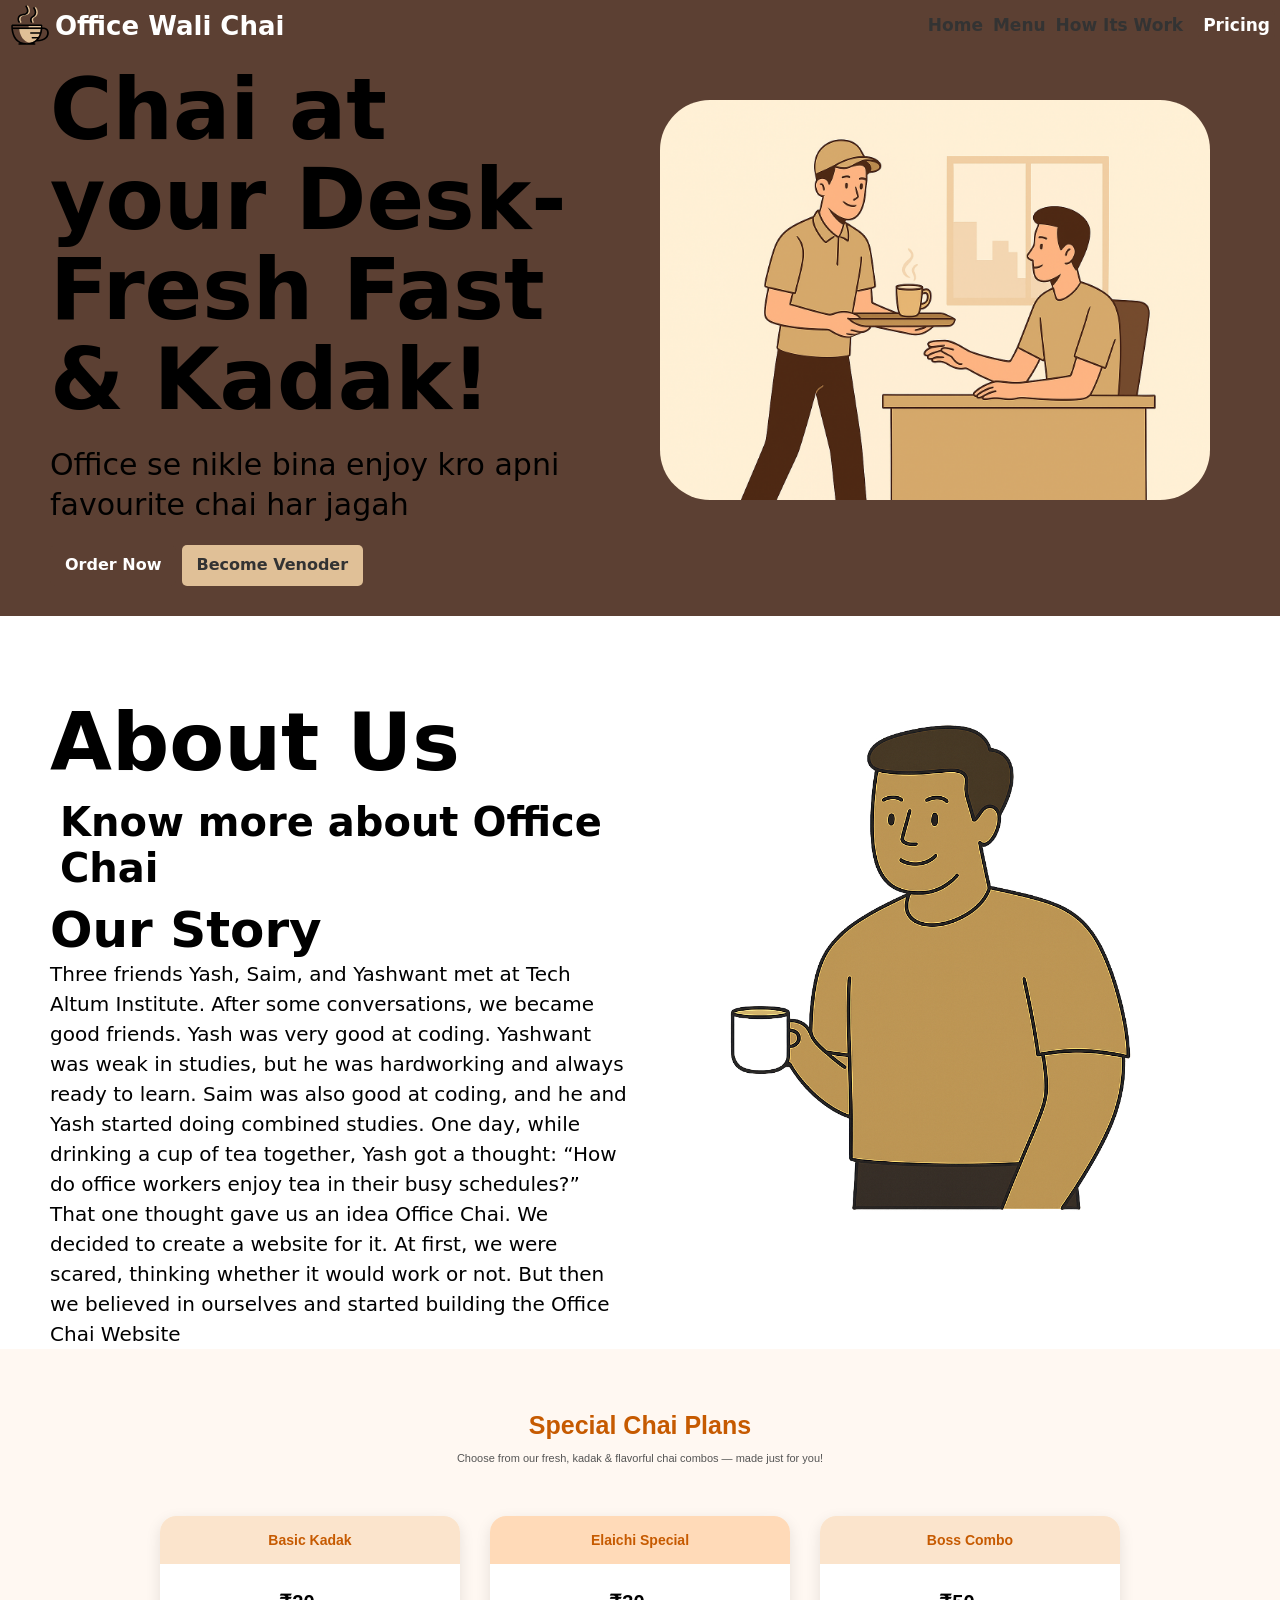
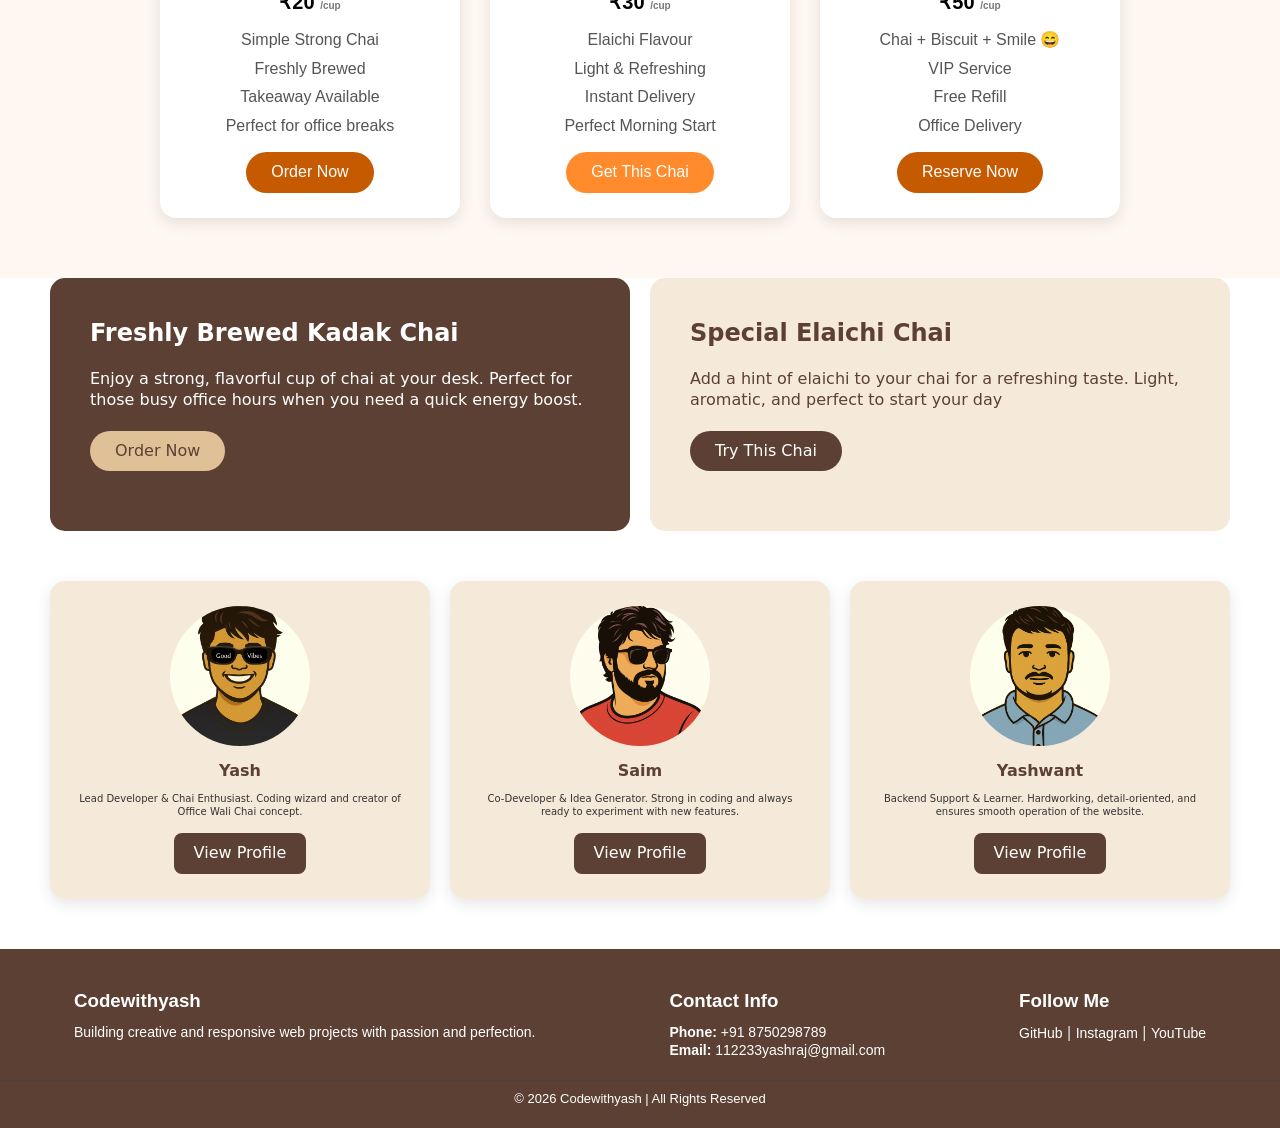
==== index.html @ b292b32b "Add files via upload" ====
<!DOCTYPE html>
<html lang="en">
<head>
    <meta charset="UTF-8">
    <meta name="viewport" content="width=device-width, initial-scale=1.0">
    <title>Codewithyash</title>

     <link rel="stylesheet" href="style.css">

</head>
<body>
    <header class="hd">
                  <div class="row">
                    <div class="col-3">
                      <div class="logo">
                        <img src="image/coffe-svgrepo-com.svg" alt="coffe">
                        <h1>Office Wali Chai</h1>
                      </div>
                    </div>
                    <div class="col-9">
                      <nav>
                        <ul class="flex align-right">
                          <li><a href="#">Home</a></li>
                          <li><a href="menu.html">Menu</a></li>
                          <li><a href="#">How Its Work</a></li>
                          <li><a href="pricing.html" class="nav-btn">Pricing</a></li>
                        </ul>
                      </nav>
                    </div>
                  </div>
      </header>

    <div class="wrap1">
        <div class="container">
                        
            <div class="hero-container">
                <div class="row">
                    <div class="col-6">
                      <div class="pg1-t">
                          <h2>Chai at your Desk-Fresh Fast & Kadak!</h2>
                        <p>Office se nikle bina enjoy kro apni favourite chai har jagah</p>
                        <a href="" class="p1-b1">Order Now</a>
                        <a href="" class="p1-b2">Become Venoder</a>
                      </div>
                    </div>
                    <div class="col-6">
                        <div class="pg1-img">
                            <img src="image/pg1.png" alt="take-it">
                        </div>
                    </div>
                </div>
            </div>
        </div>
    </div>

    <div class="wrap2">
        <div class="container">
            <div class="row">
                <div class="col-6">
                  <div class="pg2-t">
                    <h2>About Us</h2>
                    <p class="know">Know more about Office Chai </p>
                    <h3>Our Story </h3>
                    <p class="story">Three friends Yash, Saim, and Yashwant  met at Tech Altum Institute. After some conversations, we became good friends. Yash was very good at coding.
                    Yashwant was weak in studies, but he was hardworking and always ready to learn.
                    Saim was also good at coding, and he and Yash started doing combined studies.
                    One day, while drinking a cup of tea together, Yash got a thought:
                    “How do office workers enjoy tea in their busy schedules?”
                    That one thought gave us an idea Office Chai.
                    We decided to create a website for it. At first, we were scared, thinking whether it would work or not. But then we believed in ourselves and started building the Office Chai Website </p>
                  </div>

                </div>
                <div class="col-6">
                    <img class="img2" src="image/pg2-img.png" alt="Chai">
                </div>
            </div>
        </div>
    </div>

    <div class="wrap-3">
  <div class="chai-pricing-section">
  <div class="pricing-header">
    <h1>Special Chai Plans</h1>
    <p>Choose from our fresh, kadak & flavorful chai combos — made just for you!</p>
  </div>

  <div class="pricing-row">

    <!-- Basic Plan -->
    <div class="pricing-card">
      <div class="card-header">
        <h3>Basic Kadak</h3>
      </div>
      <div class="card-body">
        <h2>₹20 <span>/cup</span></h2>
        <ul>
          <li>Simple Strong Chai</li>
          <li>Freshly Brewed</li>
          <li>Takeaway Available</li>
          <li>Perfect for office breaks</li>
        </ul>
        <a href="#" class="btn">Order Now</a>
      </div>
    </div>

    <!-- Pro Plan -->
    <div class="pricing-card active">
      <div class="card-header highlight">
        <h3>Elaichi Special</h3>
      </div>
      <div class="card-body">
        <h2>₹30 <span>/cup</span></h2>
        <ul>
          <li>Elaichi Flavour</li>
          <li>Light & Refreshing</li>
          <li>Instant Delivery</li>
          <li>Perfect Morning Start</li>
        </ul>
        <a href="#" class="btn highlight-btn">Get This Chai</a>
      </div>
    </div>

    <!-- Premium Plan -->
    <div class="pricing-card">
      <div class="card-header">
        <h3>Boss Combo</h3>
      </div>
      <div class="card-body">
        <h2>₹50 <span>/cup</span></h2>
        <ul>
          <li>Chai + Biscuit + Smile 😄</li>
          <li>VIP Service</li>
          <li>Free Refill</li>
          <li>Office Delivery</li>
        </ul>
        <a href="#" class="btn">Reserve Now</a>
      </div>
    </div>

  </div>
</div>
    </div>
    
   <div class="wrap-4">
   <div class="container">
     <div class="row">
      <div class="col-6">
        <div class="custom-card dark-card">
          <h2>Freshly Brewed Kadak Chai</h2>
          <p>Enjoy a strong, flavorful cup of chai at your desk. Perfect for those busy office hours when you need a quick energy boost.</p>
          <a href="#" class="btn dark-btn">Order Now</a>
        </div>
      </div>
    
      <div class="col-6">
        <div class="custom-card light-card">
          <h2>Special Elaichi Chai</h2>
          <p>Add a hint of elaichi to your chai for a refreshing taste. Light, aromatic, and perfect to start your day</p>
          <a href="#" class="btn light-btn">Try This Chai</a>
        </div>
      </div>
    </div>
   </div>
   </div>

   <div class="wrap-5">
    <div class="container">
      <div class="row team-section">
  <!-- Member 1: Yash -->
  <div class="col-4">
    <div class="team-card">
      <img src="image/yash-img.png" alt="Yash" class="team-img">
      <h2>Yash</h2>
      <p>Lead Developer & Chai Enthusiast. Coding wizard and creator of Office Wali Chai concept.</p>
      <a href="https://www.instagram.com/023.ysxh?igsh=MTI1YnBmYW51Z2dhYg==" class="btn team-btn">View Profile</a>
    </div>
  </div>

  <!-- Member 2: Saim -->
  <div class="col-4">
    <div class="team-card">
      <img src="image/sam-img.png" alt="Saim" class="team-img">
      <h2>Saim</h2>
      <p>Co-Developer & Idea Generator. Strong in coding and always ready to experiment with new features.</p>
      <a href="https://www.instagram.com/lord_voldemort_hell?igsh=MWNmZTlxZXYxejI0Zg==" class="btn team-btn">View Profile</a>
    </div>
  </div>

  <!-- Member 3: Yashwant -->
  <div class="col-4">
    <div class="team-card">
      <img src="image/yashwant-img.png" alt="Yashwant" class="team-img">
      <h2>Yashwant</h2>
      <p>Backend Support & Learner. Hardworking, detail-oriented, and ensures smooth operation of the website.</p>
      <a href="https://www.instagram.com/yashthakur8010?igsh=MXNlcTBxcmViY2RsMw==" class="btn team-btn">View Profile</a>
    </div>
  </div>
</div>
    </div>
   </div>
  
    <footer class="site-footer">
        <div class="container footer-container">
            
            <div class="footer-about">
                <h3>Codewithyash</h3>
                <p>Building creative and responsive web projects with passion and perfection.</p>
            </div>

            <div class="footer-contact">
                <h3>Contact Info</h3>
                <p><strong>Phone:</strong> <a href="tel:8750298789">+91 8750298789</a></p>
                <p><strong>Email:</strong> <a href="mailto:112233yashraj@gmail.com">112233yashraj@gmail.com</a></p>
            </div>

            <div class="footer-social">
                <h3>Follow Me</h3>
                <a href="https://github.com/" target="_blank">GitHub</a> |
                <a href="https://www.instagram.com/" target="_blank">Instagram</a> |
                <a href="https://www.youtube.com/" target="_blank">YouTube</a>
            </div>
        </div>

        <div class="footer-bottom">
            <p>© <span id="year"></span> Codewithyash | All Rights Reserved</p>
        </div>
    </footer>

    <script>
        document.getElementById("year").textContent = new Date().getFullYear();
    </script>
  
 
</body>
</html>
---- style.css ----
*,::before,::after {margin: 0;box-sizing: border-box;}


   ul {list-style: none; padding: 0;}
   button {cursor: pointer;}
   label {display: inline-block;}
   img { vertical-align: bottom;}
   a{text-decoration: none; display: inline-block;}

   html {font-size:10px;
    --ff:"poppins", system-ui, sans-serif ;}
    :root{
        --primary-brown:#5c4033;
        --light-brown:#f5e9da;
    --accent-yellow: #e0c097;
     --text-dark: #333333;
    --text-light:#ffffff;}
    body {font: 16px/1.3  "poppins", system-ui, sans-serif;  background-color: var(--text-light);}

   .container {max-width: 1200px; margin: auto; padding: 0 1rem;}

   .hd {background: var(--primary-brown); position: sticky; top: 0;}


   .row{ display: grid; grid-template-columns: repeat(12,1fr); gap:2rem;}
   .col-1 {grid-column: span 1;}
   .col-2 {grid-column: span 2;}
   .col-3 {grid-column: span 3;}
   .col-4 {grid-column: span 4;}
   .col-5 { grid-column: span 5;}
   .col-6 {grid-column: span 6;}
   .col-7 {grid-column: span 7;}
   .col-8 {grid-column: span 8;} 
   .col-9 {grid-column: span 9;}
   .col-10 {grid-column: span 10;}
   .col-11 {grid-column: span 11;}
   .col-12 {grid-column: span 12;}

   .flex{display: flex;}
   .justify-space-between{justify-content: space-between;}
   .C{ justify-content: center;}
   .align-right{justify-content: right;}
  
   .text-center{ text-align: center;}
      .asif{color: #f5e9da;}

   .wrap1{
    background-color: var(--primary-brown);
    margin-top: 0 !important;
    padding: 0 !important;
    margin: 0;
   }
  header{
    padding: 10px 5px 10px 5px;
     position: sticky;
     top: 0px;
     background-color: var(--text-light);
  }
   
  .logo { display: flex;}
  .logo img{ width: 50px; height: 55px; margin-top:-10px;}

   h1{
    color: #fff; font-size: 26px;
   }
   h1 img { margin-right: -15px;}

   nav ul li a {
     font: 700 17px var(--ff);
    color: #333333;   padding: 5px 5px 5px 5px;
    background-color: transparent; border-radius: 5px;
   }
   .nav-btn{
    background-color:var(--primary-brown);
    color: #ffffff;
    margin-left: 10px;
   }
  
  .hero-container{  margin-bottom: 80px; padding-bottom: 30px;}
    
   .pg1-t h2{
    font:700 85px/90px var(--ff);
   }
   .pg1-t p {
    font: 500 30px/40px var(--ff);
    margin: 20px 0px 20px 0px;
   }
   .pg1-t .p1-b1{ 
    background-color: var(--primary-brown); color: #ffffff;
    padding: 10px 15px 10px 15px; border-radius: 5px; font-weight: 600;
}
  .pg1-t .p1-b2{
    background-color: var(--accent-yellow); color:var(--text-dark);
    padding: 10px 15px 10px 15px; border-radius: 5px; font-weight: 650;
}


  
   .pg1-img{
    margin-top: 50px;
   }
 .pg1-img img{
    border-radius: 50px;
    width: 550px; height: 400px;
    margin: -15px 10px 0px 10px;
 }
     .img2{ width: 600px;height: 600px;border-radius: 5px; 
    }

 .pg2-t h2{
  font: 600 80px var(--ff);
 }
.pg2-t .know{font: 600 40px var(--ff); margin: 10px;}
.pg2-t h3{ 
   font: 600 50px var(--ff);
}
.pg2-t .story{
  font: 400 20px/30px var(--ff);
}



 /* wrap-3 start  */

.chai-pricing-section {
  background: #fff8f2;
  padding: 60px 0;
  font-family: 'Poppins', sans-serif;
  text-align: center;
}

.pricing-header h1 {
  font-size: 2.5rem;
  color: #c65a00;
  margin-bottom: 10px;
}

.pricing-header p {
  color: #555;
  font-size: 1.1rem;
  margin-bottom: 50px;
}

.pricing-row {
  display: flex;
  justify-content: center;
  flex-wrap: wrap;
  gap: 30px;
}

.pricing-card {
  background: #fff;
  width: 300px;
  border-radius: 16px;
  box-shadow: 0px 5px 15px rgba(0,0,0,0.1);
  transition: 0.3s ease;
}

.pricing-card:hover {
  transform: translateY(-8px);
  box-shadow: 0px 6px 25px rgba(198,90,0,0.3);
}


.card-header {
  background: #fbe4cc;
  padding: 15px;
  border-radius: 16px 16px 0 0;
}

.card-header h3 {
  color: #c65a00;
  font-size: 1.4rem;
  margin: 0;
}


.card-body {
  padding: 25px 20px;
}

.card-body h2 {
  font-size: 2rem;
  color: #000;
  margin-bottom: 15px;
}

.card-body span {
  font-size: 1rem;
  color: #777;
}

.card-body ul {
  list-style: none;
  padding: 0;
  margin: 15px 0;
}

.card-body ul li {
  margin: 8px 0;
  color: #555;
}


.btn {
  display: inline-block;
  background: #c65a00;
  color: #fff;
  text-decoration: none;
  padding: 10px 25px;
  border-radius: 25px;
  font-weight: 500;
  transition: 0.3s ease;
}

.btn:hover {
  background: #ff8b2c;
}

.active .card-header {
  background: #ffdab8;
}

.highlight-btn {
  background: #ff8b2c;
}

.highlight-btn:hover {
  background: #ffb15e;
}

@media (max-width: 900px) {
  .pricing-row {
    flex-direction: column;
    align-items: center;
  }
}

/* wrap-3 end  */

 /* wrap-4 */

.wrap-4{
  margin-bottom: 20px;
}

 .custom-card {
  height: 100%;
  padding: 40px;
  border-radius: 15px;
  box-sizing: border-box;
  margin-bottom: 20px;
}

.custom-card p{
  margin: 20px 0;
}

.dark-card {
  background-color:#5c4033 ;
  color: #fff;
}

.light-card {
  background-color:#f5e9da;
  color: #5c4033;
  Border: #c65a00;
}

.dark-btn {
  background-color: #e0c097;
  color: #5c4033;
}

.dark-btn:hover {
 background-color: #ffb15e;
}

.light-btn {
  background-color: #5c4033;
  color: #ffffff;
}

.light-btn:hover {
   background-color: #c65a00;
}

/* Responsive: Column stacking on small screens */
@media (max-width: 768px) {
  .col-6 {
    grid-column: span 12;
  }
}

/* wrap-5 */
.team-section {
  display: grid;
  grid-template-columns: repeat(12, 1fr);
  gap: 20px;
  margin: 50px 0;
}

.col-4 {
  grid-column: span 4;
}

.team-card {
  background-color: #f5e9da; /* Light brown */
  padding: 25px;
  text-align: center;
  border-radius: 15px;
  box-shadow: 0 5px 15px rgba(0,0,0,0.1);
  display: flex;
  flex-direction: column;
  align-items: center;
  transition: transform 0.3s ease;
}

.team-card:hover {
  transform: translateY(-8px);
  box-shadow: 0 8px 20px rgba(92,64,51,0.3);
}

.team-img {
  width: 140px;
  height: 140px;
  object-fit: cover; /* ensure image fits */
  border-radius: 50%;
  margin-bottom: 15px;
}

.team-card h2 {
  font-size: 1.6rem;
  color: #5c4033;
  margin-bottom: 10px;
}

.team-card p {
  font-size: 1rem;
  color: #333;
  margin-bottom: 15px;
}

.team-btn {
  background-color: #5c4033;
  color: #fff;
  padding: 10px 20px;
  border-radius: 8px;
  text-decoration: none;
  font-weight: 500;
  transition: 0.3s ease;
}

.team-btn:hover {
  background-color: #c65a00;
}

/* Responsive: stack columns on smaller screens */
@media (max-width: 900px) {
  .col-4 {
    grid-column: span 12;
  }
}

/* wrap-5 end  */







/* footer */

.site-footer {
  background-color: var(--primary-brown) ;
  color: #ddd;
  padding: 40px 0 20px;
  font-family: 'Poppins', sans-serif;
}

.footer-container {
  display: flex;
  justify-content: space-between;
  flex-wrap: wrap;
  gap: 20px;
  width: 90%;
  margin: auto;
}

.footer-container h3 {
  color: #fff;
  margin-bottom: 10px;
}

.footer-about p,
.footer-contact p,
.footer-social a {
  font-size: 14px;
  color: #fff;
}

.footer-contact a,
.footer-social a {
   color: #fff;
  text-decoration: none;
}

.footer-contact a:hover,
.footer-social a:hover {
  color: #ff9800;
  text-decoration: underline;
}

.footer-bottom {
  text-align: center;
  margin-top: 20px;
  padding-top: 10px;
  border-top: 1px solid #444;
  font-size: 13px;
   color: #fff;
}

/* Responsive */


@media (max-width: 768px) {
  .footer-container {
    flex-direction: column;
    text-align: center;
  }
}
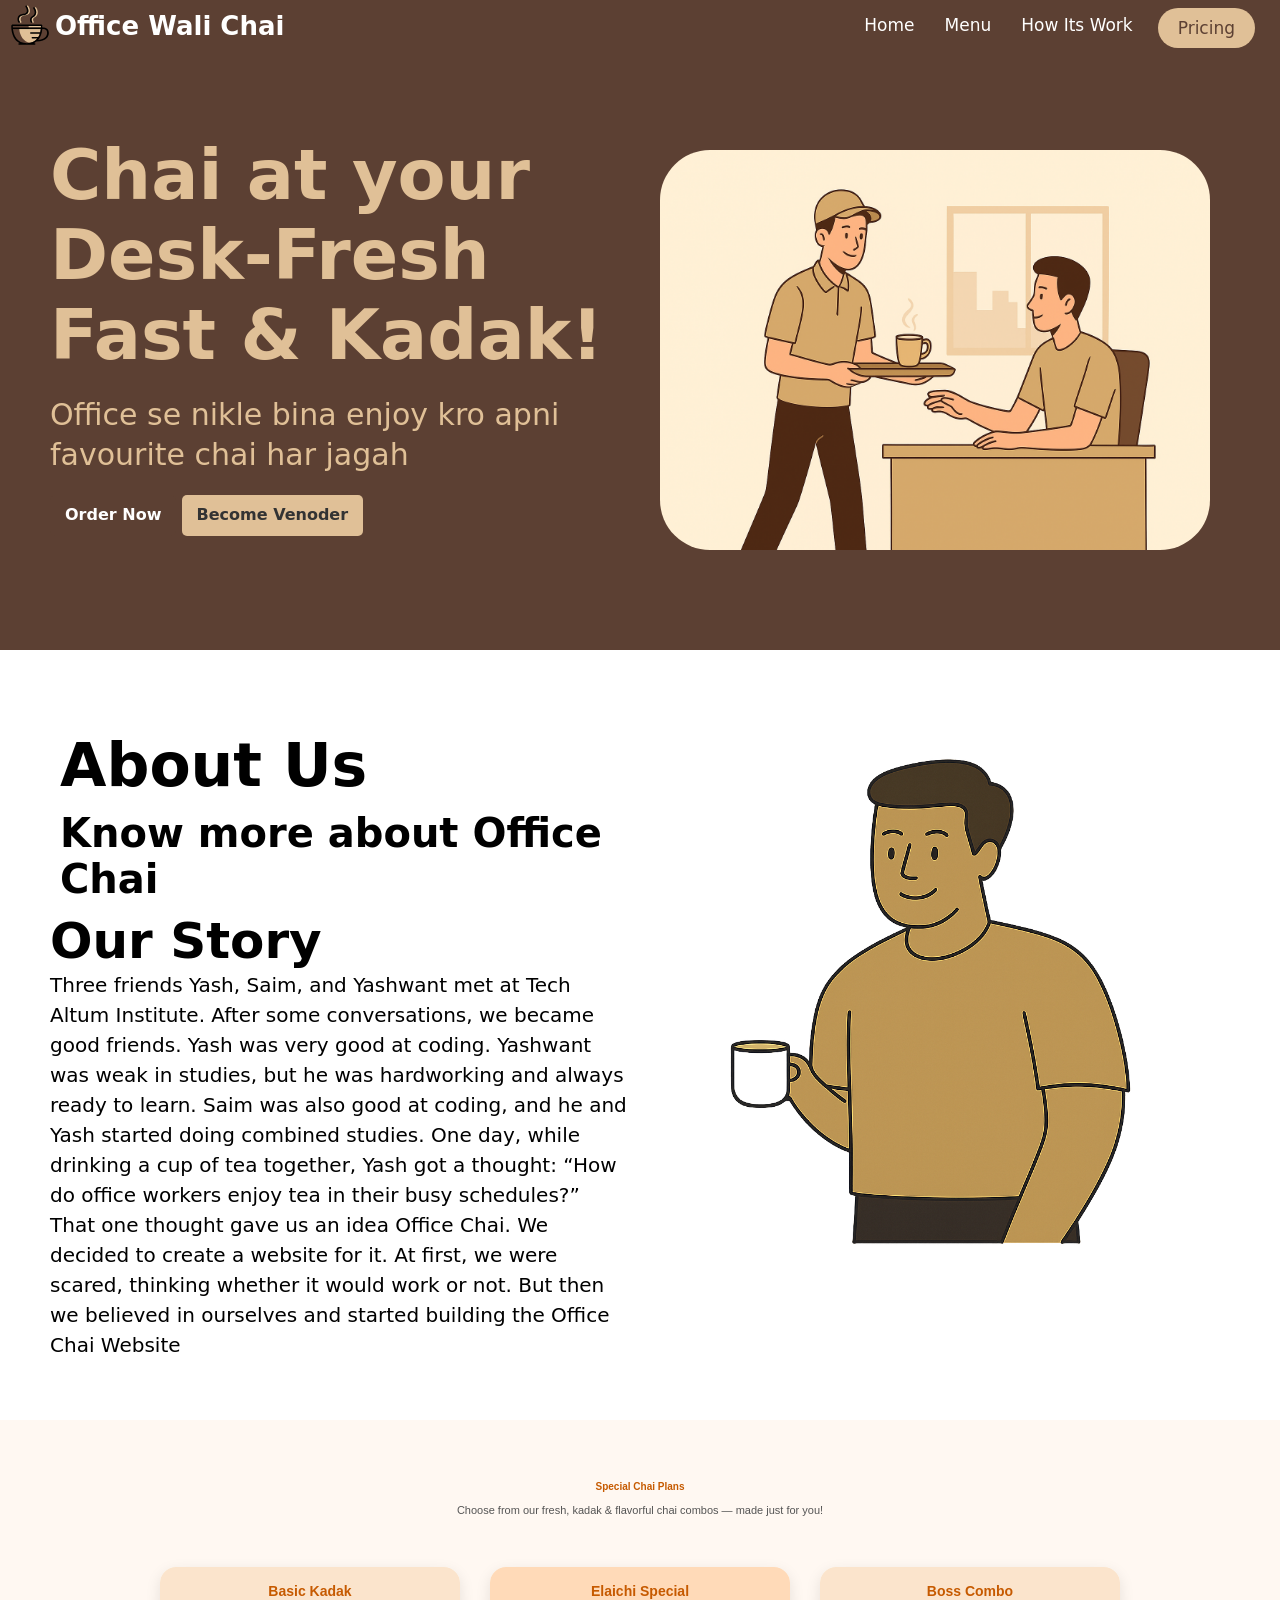
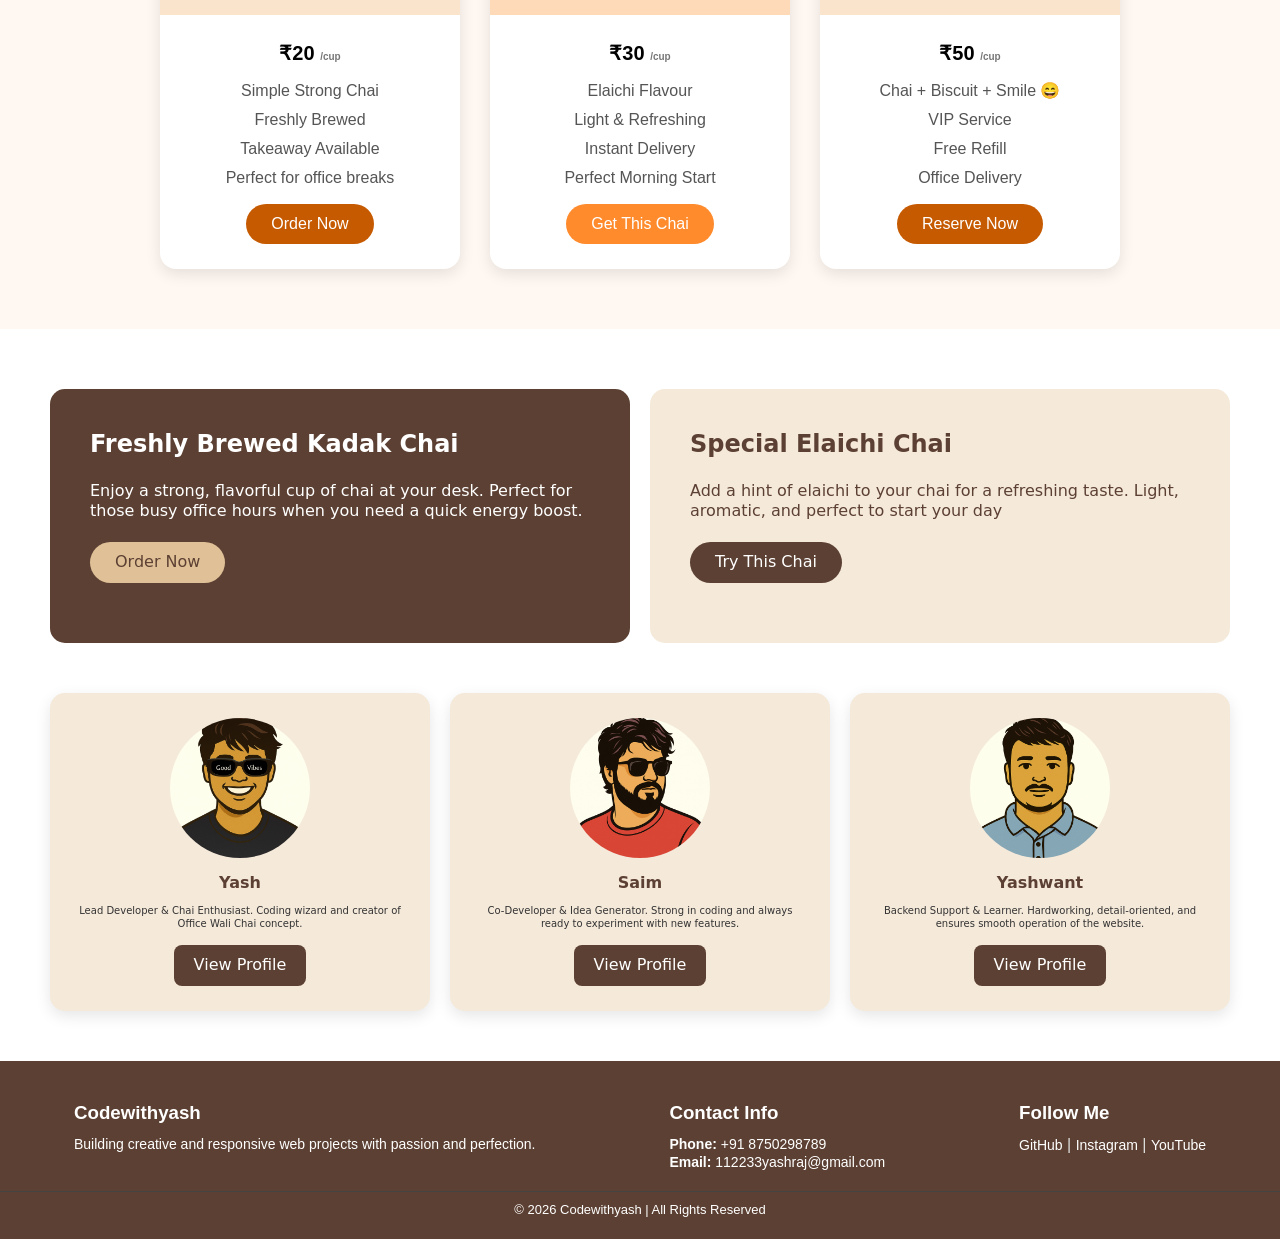
==== commit 016f1142: "Add files via upload" ====
--- a/index.html
+++ b/index.html
@@ -81,7 +81,7 @@
     <div class="wrap-3">
   <div class="chai-pricing-section">
   <div class="pricing-header">
-    <h1>Special Chai Plans</h1>
+    <h2>Special Chai Plans</h2>
     <p>Choose from our fresh, kadak & flavorful chai combos — made just for you!</p>
   </div>
 
@@ -149,7 +149,7 @@
         <div class="custom-card dark-card">
           <h2>Freshly Brewed Kadak Chai</h2>
           <p>Enjoy a strong, flavorful cup of chai at your desk. Perfect for those busy office hours when you need a quick energy boost.</p>
-          <a href="#" class="btn dark-btn">Order Now</a>
+          <a href="menu.html" class="btn dark-btn">Order Now</a>
         </div>
       </div>
     
@@ -157,7 +157,7 @@
         <div class="custom-card light-card">
           <h2>Special Elaichi Chai</h2>
           <p>Add a hint of elaichi to your chai for a refreshing taste. Light, aromatic, and perfect to start your day</p>
-          <a href="#" class="btn light-btn">Try This Chai</a>
+          <a href="menu.html" class="btn light-btn">Try This Chai</a>
         </div>
       </div>
     </div>
--- a/style.css
+++ b/style.css
@@ -66,24 +66,34 @@
    h1 img { margin-right: -15px;}
 
    nav ul li a {
-     font: 700 17px var(--ff);
-    color: #333333;   padding: 5px 5px 5px 5px;
+     font: 500 17px var(--ff);
+    color:  #fff ;   padding: 5px 5px 5px 5px;
     background-color: transparent; border-radius: 5px;
+    margin-right: 20px;
    }
    .nav-btn{
-    background-color:var(--primary-brown);
-    color: #ffffff;
-    margin-left: 10px;
+    display: inline-block;
+    color: #5c4033;
+    font-weight: 500;
+    background-color: #e0c097;
+    text-decoration: none;
+    padding: 10px 20px ;
+    border-radius: 25px;
+    transition: 0.3s;
+    margin-top: -2px;
    }
   
-  .hero-container{  margin-bottom: 80px; padding-bottom: 30px;}
+  .hero-container{  margin-bottom: 80px; padding-top: 50px; padding-bottom: 100px; }
     
    .pg1-t h2{
-    font:700 85px/90px var(--ff);
+    margin-top: 20px;
+    font:700 70px/80px var(--ff);
+    color: #e0c097;
    }
    .pg1-t p {
     font: 500 30px/40px var(--ff);
     margin: 20px 0px 20px 0px;
+    color: #e0c097;
    }
    .pg1-t .p1-b1{ 
     background-color: var(--primary-brown); color: #ffffff;
@@ -108,7 +118,8 @@
     }
 
  .pg2-t h2{
-  font: 600 80px var(--ff);
+  font: 600 60px var(--ff);
+  margin-left: 10px;
  }
 .pg2-t .know{font: 600 40px var(--ff); margin: 10px;}
 .pg2-t h3{ 
@@ -121,6 +132,10 @@
 
 
  /* wrap-3 start  */
+
+ .wrap-3{
+  padding: 60px 0 ;
+ }
 
 .chai-pricing-section {
   background: #fff8f2;
@@ -129,8 +144,8 @@
   text-align: center;
 }
 
-.pricing-header h1 {
-  font-size: 2.5rem;
+.pricing-header h2 {
+  font-size: 1rem;
   color: #c65a00;
   margin-bottom: 10px;
 }
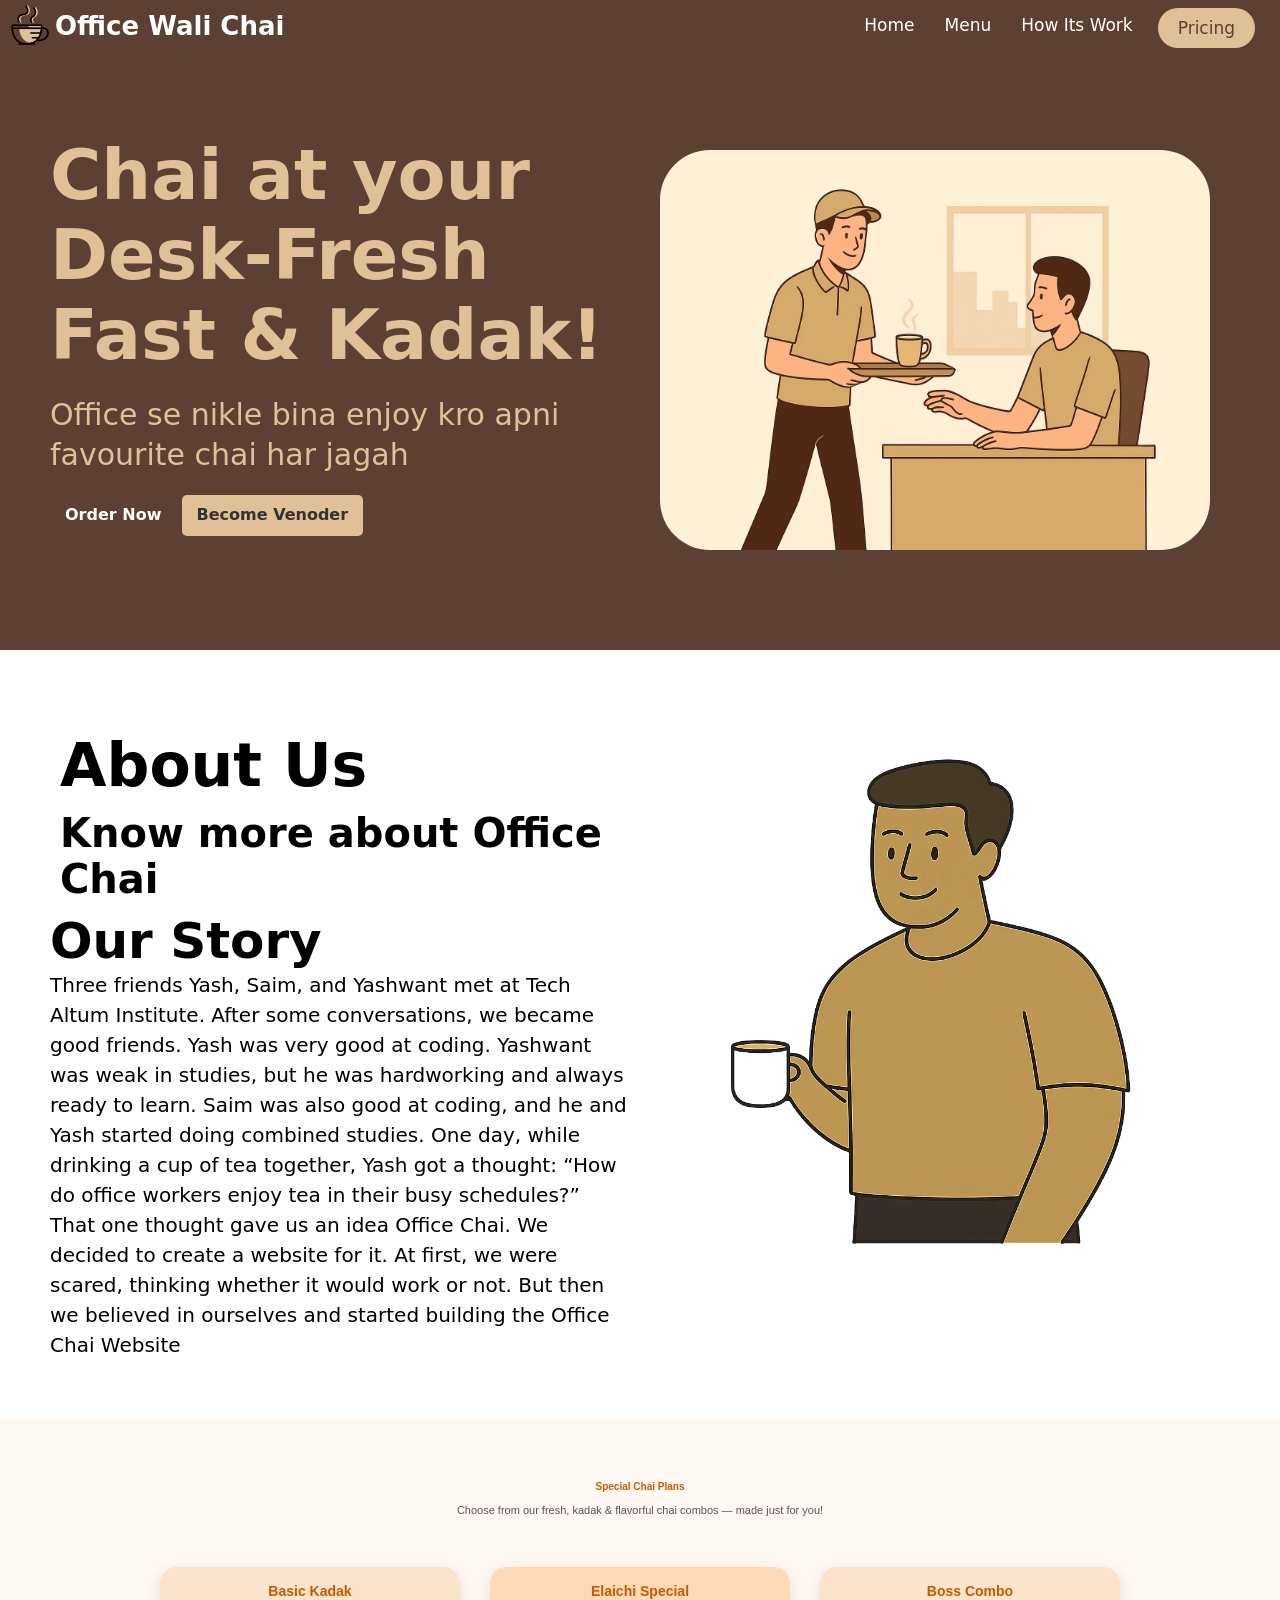
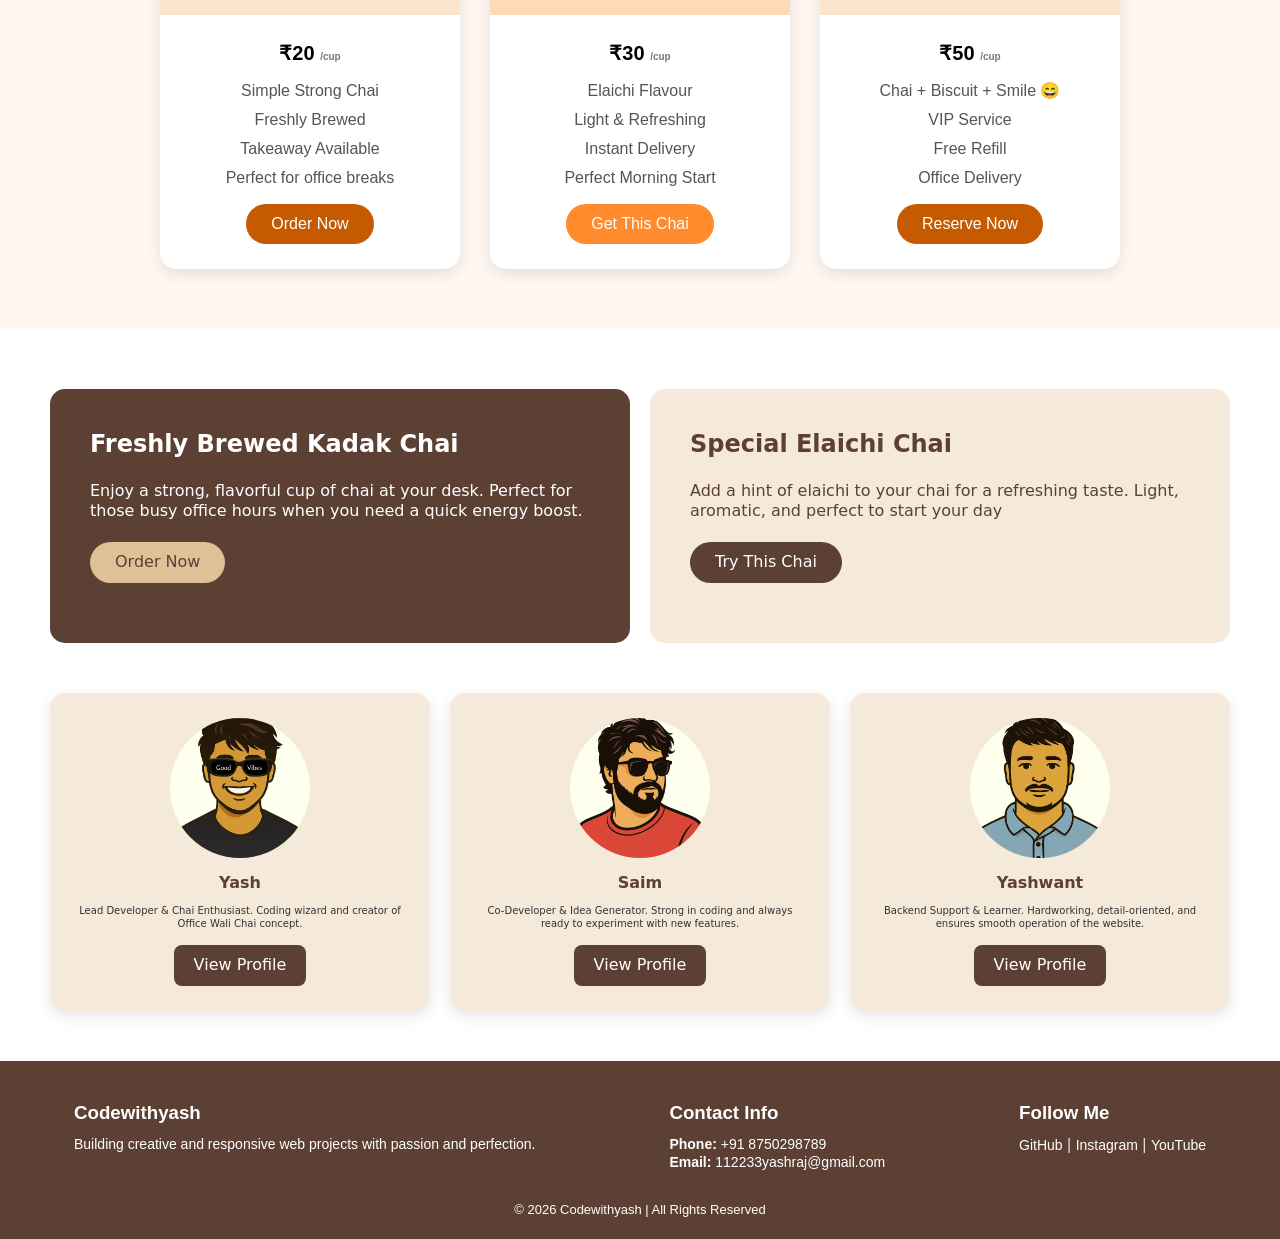
==== commit f4682678: "Add files via upload" ====
--- a/index.html
+++ b/index.html
@@ -45,7 +45,7 @@
                     </div>
                     <div class="col-6">
                         <div class="pg1-img">
-                            <img src="image/pg1.png" alt="take-it">
+                            <img src="image/pg1.webp" alt="take-it">
                         </div>
                     </div>
                 </div>
@@ -72,7 +72,7 @@
 
                 </div>
                 <div class="col-6">
-                    <img class="img2" src="image/pg2-img.png" alt="Chai">
+                    <img class="img2" src="image/pg2-img.webp" alt="Chai">
                 </div>
             </div>
         </div>
@@ -170,7 +170,7 @@
   <!-- Member 1: Yash -->
   <div class="col-4">
     <div class="team-card">
-      <img src="image/yash-img.png" alt="Yash" class="team-img">
+      <img src="image/yash-img.webp" alt="Yash" class="team-img">
       <h2>Yash</h2>
       <p>Lead Developer & Chai Enthusiast. Coding wizard and creator of Office Wali Chai concept.</p>
       <a href="https://www.instagram.com/023.ysxh?igsh=MTI1YnBmYW51Z2dhYg==" class="btn team-btn">View Profile</a>
@@ -180,7 +180,7 @@
   <!-- Member 2: Saim -->
   <div class="col-4">
     <div class="team-card">
-      <img src="image/sam-img.png" alt="Saim" class="team-img">
+      <img src="image/sam-img.webp" alt="Saim" class="team-img">
       <h2>Saim</h2>
       <p>Co-Developer & Idea Generator. Strong in coding and always ready to experiment with new features.</p>
       <a href="https://www.instagram.com/lord_voldemort_hell?igsh=MWNmZTlxZXYxejI0Zg==" class="btn team-btn">View Profile</a>
@@ -190,7 +190,7 @@
   <!-- Member 3: Yashwant -->
   <div class="col-4">
     <div class="team-card">
-      <img src="image/yashwant-img.png" alt="Yashwant" class="team-img">
+      <img src="image/yashwant-img.webp" alt="Yashwant" class="team-img">
       <h2>Yashwant</h2>
       <p>Backend Support & Learner. Hardworking, detail-oriented, and ensures smooth operation of the website.</p>
       <a href="https://www.instagram.com/yashthakur8010?igsh=MXNlcTBxcmViY2RsMw==" class="btn team-btn">View Profile</a>
--- a/style.css
+++ b/style.css
@@ -244,12 +244,6 @@
   background: #ffb15e;
 }
 
-@media (max-width: 900px) {
-  .pricing-row {
-    flex-direction: column;
-    align-items: center;
-  }
-}
 
 /* wrap-3 end  */
 
@@ -300,12 +294,6 @@
    background-color: #c65a00;
 }
 
-/* Responsive: Column stacking on small screens */
-@media (max-width: 768px) {
-  .col-6 {
-    grid-column: span 12;
-  }
-}
 
 /* wrap-5 */
 .team-section {
@@ -370,19 +358,7 @@
   background-color: #c65a00;
 }
 
-/* Responsive: stack columns on smaller screens */
-@media (max-width: 900px) {
-  .col-4 {
-    grid-column: span 12;
-  }
-}
-
 /* wrap-5 end  */
-
-
-
-
-
 
 
 /* footer */
@@ -436,12 +412,108 @@
    color: #fff;
 }
 
-/* Responsive */
-
-
-@media (max-width: 768px) {
+ /* responsive  */
+
+ @media (max-width: 992px) {
+  header {
+    text-align: center;
+  }
+
+  nav ul {
+    display: flex;
+    flex-direction: column;
+    align-items: center;
+    gap: 10px;
+  }
+
+  .pg1-t h2 {
+    font-size: 45px;
+    line-height: 55px;
+  }
+
+  .pg1-t p {
+    font-size: 22px;
+    line-height: 30px;
+  }
+
+  .pg1-img img {
+    width: 400px;
+    height: auto;
+  }
+}
+
+/* Mobile  */
+
+@media (max-width: 600px) {
+
+  .row {
+    grid-template-columns: 1fr !important;
+  }
+
+  header {
+    padding: 15px;
+  }
+
+  .logo img {
+    width: 45px;
+    height: 45px;
+  }
+
+  nav ul {
+    flex-direction: column;
+    align-items: center;
+  }
+
+  .pg1-t {
+    text-align: center;
+  }
+
+  .pg1-t h2 {
+    font-size: 35px;
+    line-height: 45px;
+  }
+
+  .pg1-t p {
+    font-size: 18px;
+    line-height: 28px;
+  }
+
+  .pg1-t .p1-b1, 
+  .pg1-t .p1-b2 {
+    display: inline-block;
+    margin: 5px;
+  }
+
+  .pg1-img img {
+    width: 100%;
+    height: auto;
+    margin-top: 20px;
+  }
+
+  .pg2-t h2 {
+    font-size: 35px;
+    text-align: center;
+  }
+
+  .pg2-t .story {
+    font-size: 16px;
+    line-height: 24px;
+    text-align: center;
+  }
+
+  .team-section {
+    grid-template-columns: 1fr;
+  }
+
+  .team-card {
+    width: 90%;
+    margin: auto;
+  }
+
   .footer-container {
     flex-direction: column;
     text-align: center;
   }
-}+}
+
+/* Responsive end */
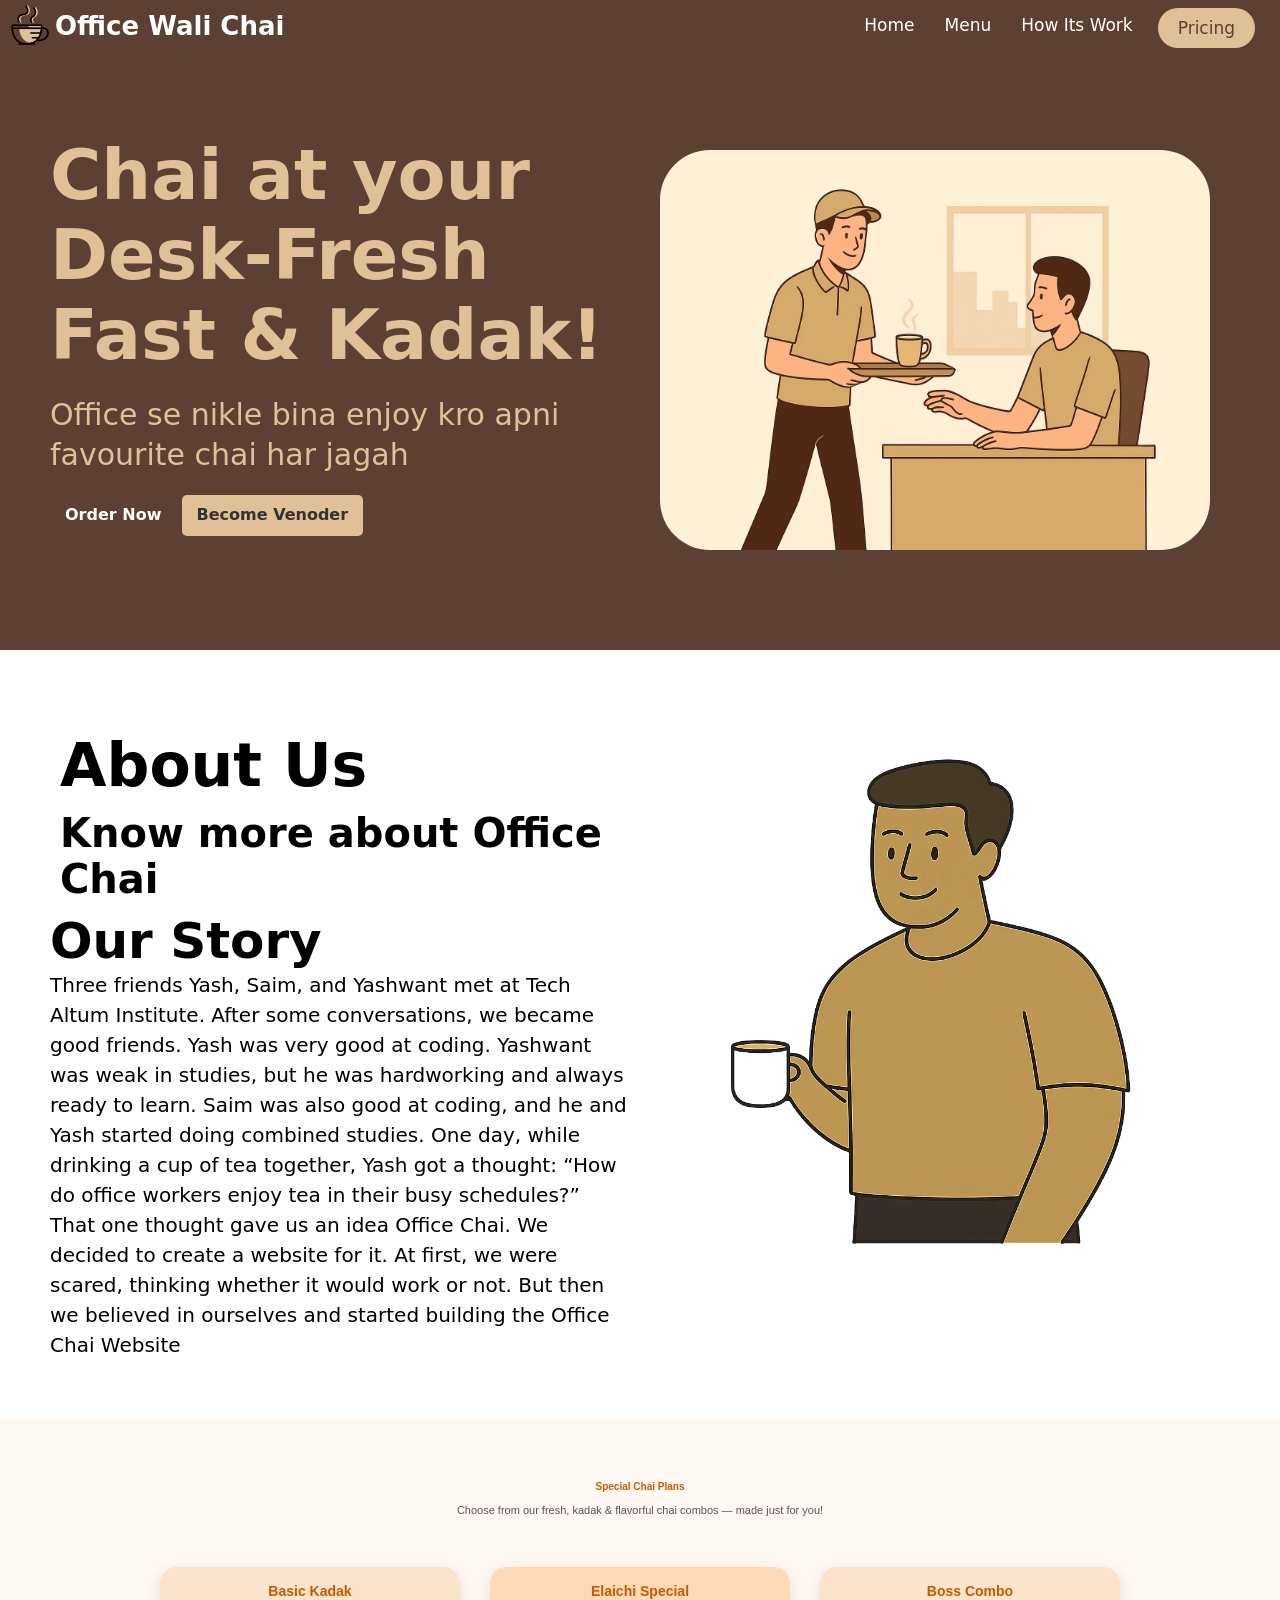
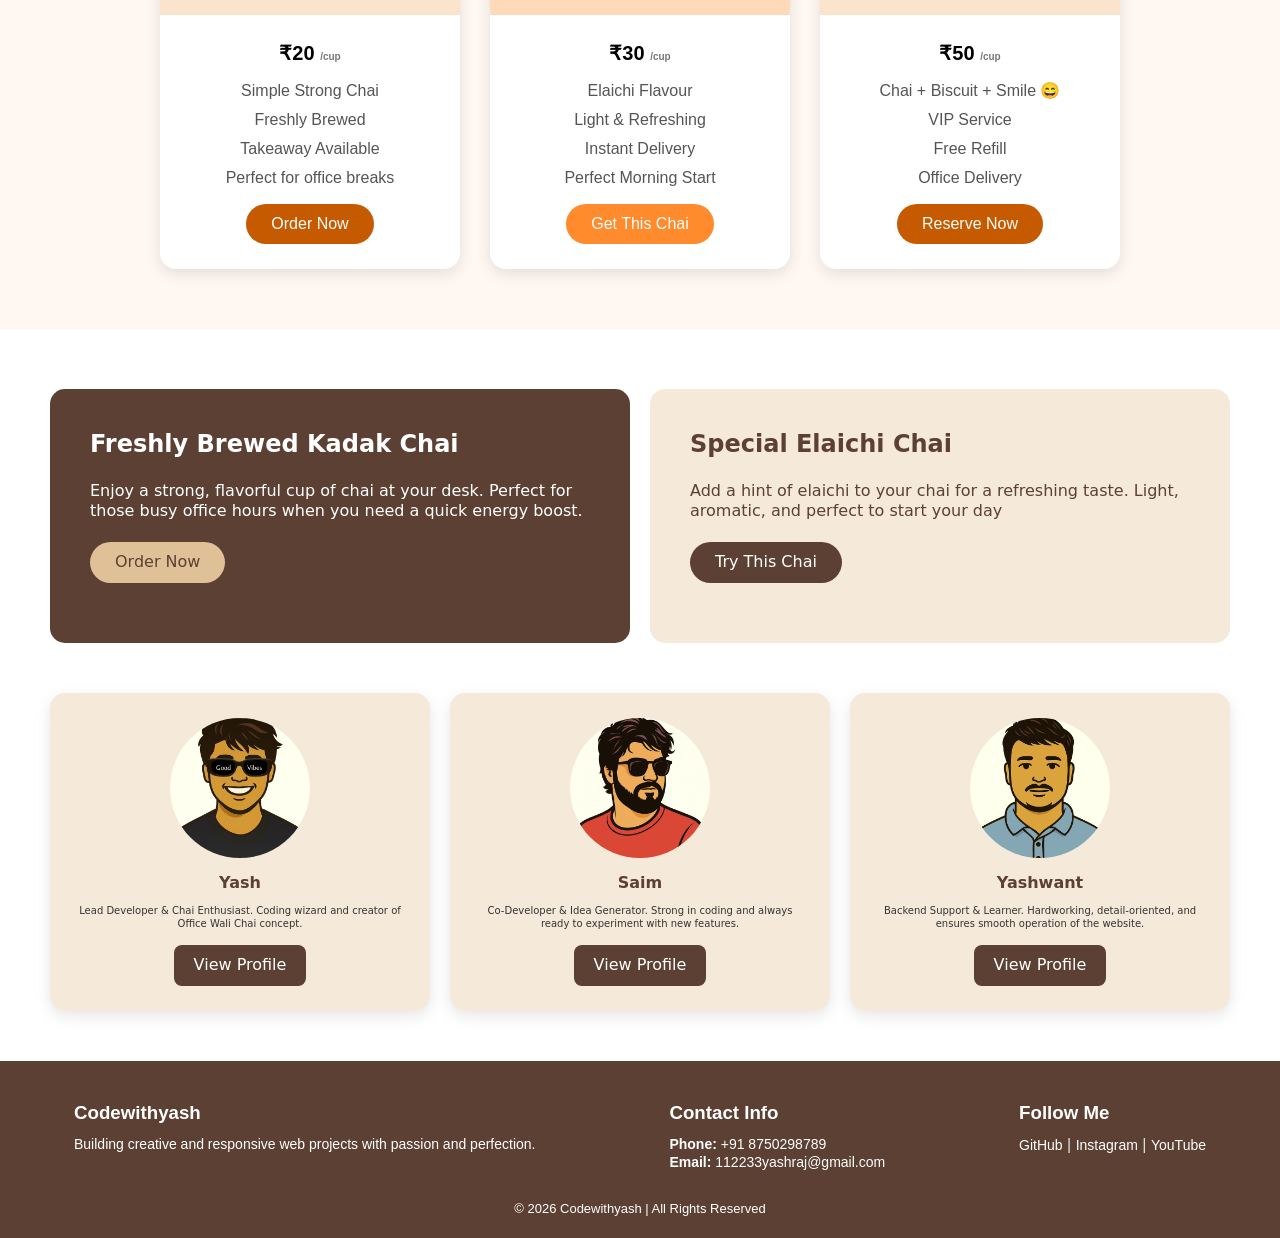
==== commit f3e82b35: "Add files via upload" ====
--- a/index.html
+++ b/index.html
@@ -9,6 +9,7 @@
 
 </head>
 <body>
+
     <header class="hd">
                   <div class="row">
                     <div class="col-3">
@@ -28,7 +29,7 @@
                       </nav>
                     </div>
                   </div>
-      </header>
+    </header>
 
     <div class="wrap1">
         <div class="container">
@@ -216,8 +217,8 @@
 
             <div class="footer-social">
                 <h3>Follow Me</h3>
-                <a href="https://github.com/" target="_blank">GitHub</a> |
-                <a href="https://www.instagram.com/" target="_blank">Instagram</a> |
+                <a href="https://github.com/theyashcode" target="_blank">GitHub</a> |
+                <a href="https://www.instagram.com/023.ysxh?igsh=MTI1YnBmYW51Z2dhYg==" target="_blank">Instagram</a> |
                 <a href="https://www.youtube.com/" target="_blank">YouTube</a>
             </div>
         </div>
@@ -231,6 +232,5 @@
         document.getElementById("year").textContent = new Date().getFullYear();
     </script>
   
- 
 </body>
-</html>+</html>
--- a/style.css
+++ b/style.css
@@ -10,8 +10,8 @@
    html {font-size:10px;
     --ff:"poppins", system-ui, sans-serif ;}
     :root{
-        --primary-brown:#5c4033;
-        --light-brown:#f5e9da;
+     --primary-brown:#5c4033;
+    --light-brown:#f5e9da;
     --accent-yellow: #e0c097;
      --text-dark: #333333;
     --text-light:#ffffff;}
@@ -71,6 +71,15 @@
     background-color: transparent; border-radius: 5px;
     margin-right: 20px;
    }
+
+   .menu-toggle {
+  display: none;
+  font-size: 28px;
+  background: none;
+  border: none;
+  color: var(--primary-brown);
+  cursor: pointer; }
+
    .nav-btn{
     display: inline-block;
     color: #5c4033;
@@ -407,9 +416,8 @@
   text-align: center;
   margin-top: 20px;
   padding-top: 10px;
-  border-top: 1px solid #444;
   font-size: 13px;
-   color: #fff;
+  color: #fff;
 }
 
  /* responsive  */
@@ -463,6 +471,8 @@
     flex-direction: column;
     align-items: center;
   }
+  
+
 
   .pg1-t {
     text-align: center;
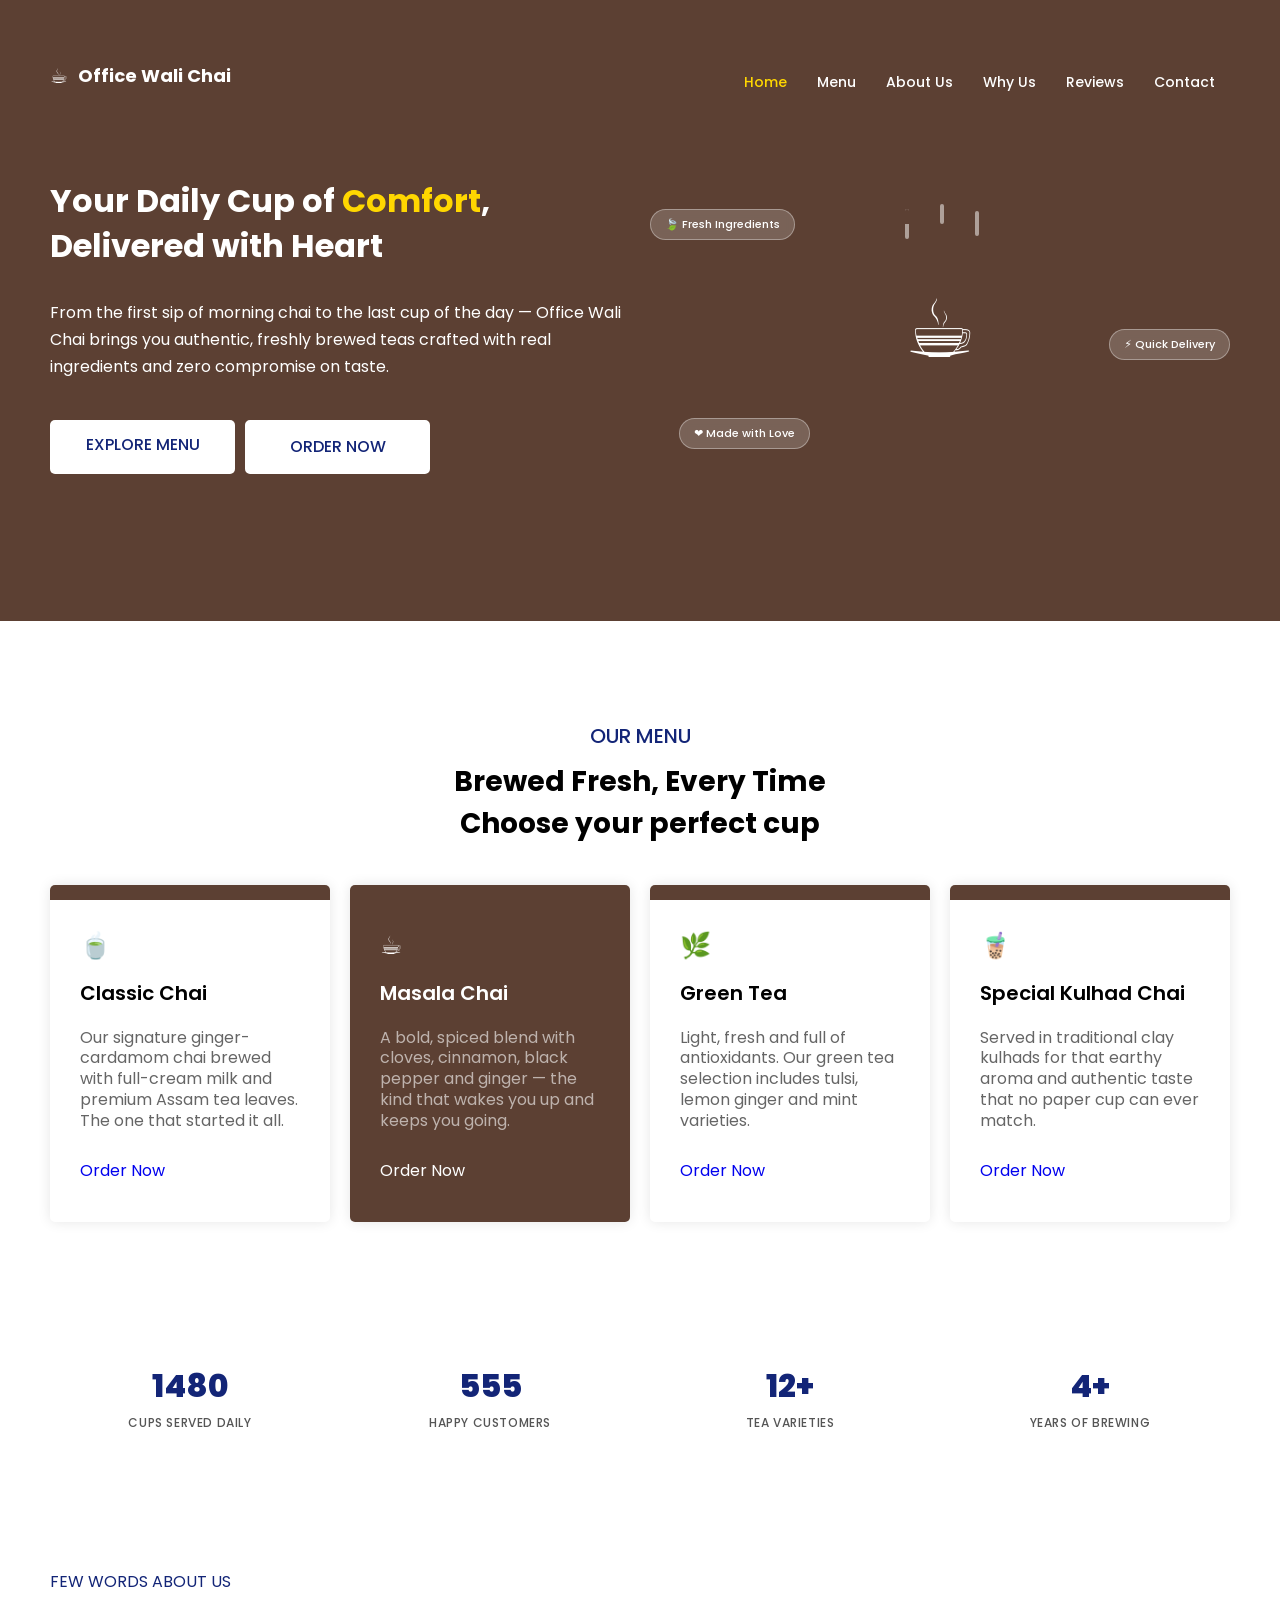
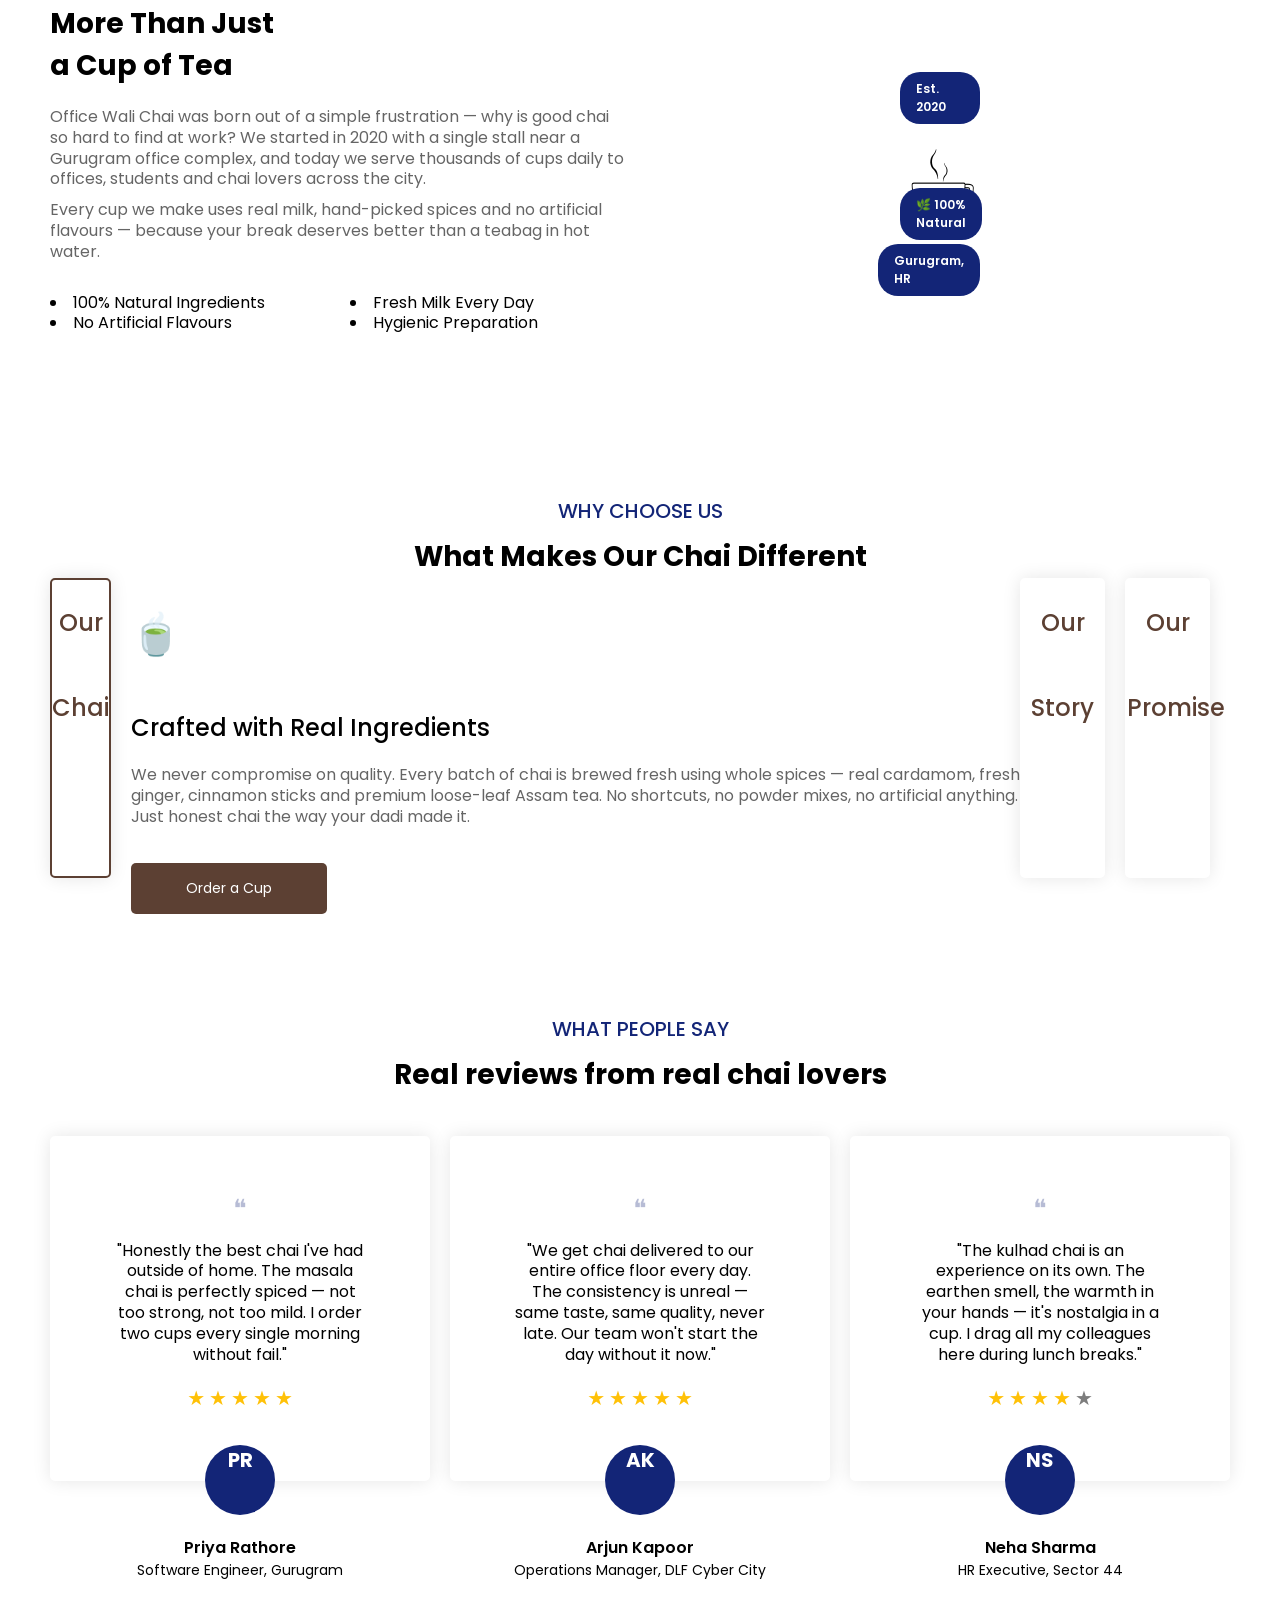
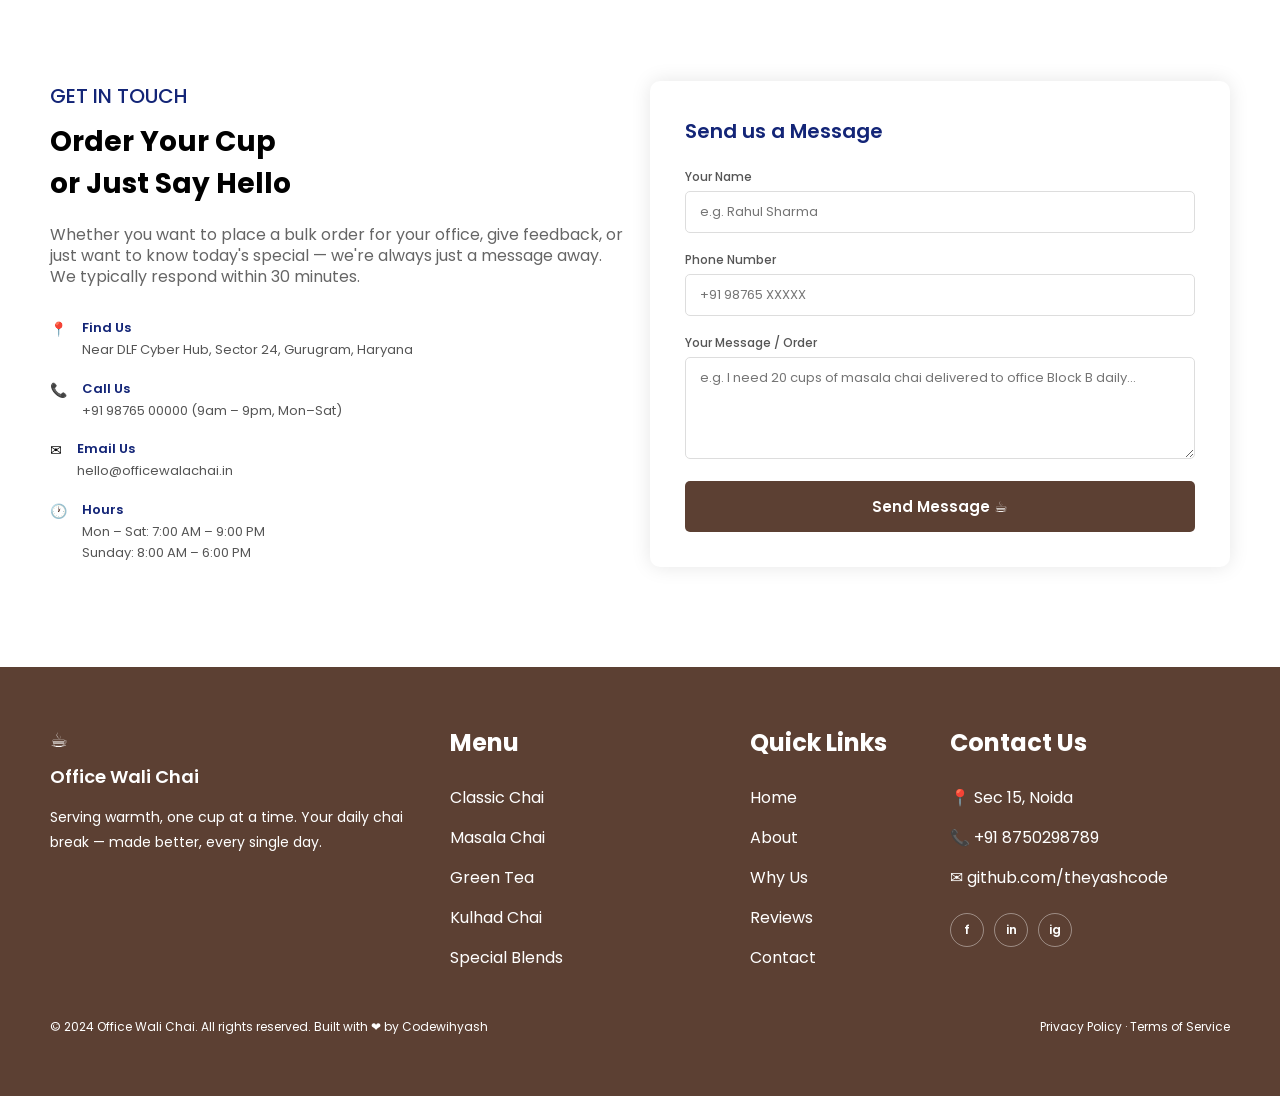
==== commit 8bf3c08a: "Add files via upload" ====
--- a/index.html
+++ b/index.html
@@ -1,52 +1,62 @@
 <!DOCTYPE html>
 <html lang="en">
+
 <head>
     <meta charset="UTF-8">
     <meta name="viewport" content="width=device-width, initial-scale=1.0">
-    <title>Codewithyash</title>
-
-     <link rel="stylesheet" href="style.css">
-
+    <title>Office Wali Chai — Premium Tea Experience</title>
+    <link rel="stylesheet" href="style.css">
 </head>
+
 <body>
 
-    <header class="hd">
-                  <div class="row">
+    <!-- ═══ WRAP 1 : HERO ═══ -->
+    <div class="wrap-1" id="home">
+        <div class="container">
+            <header>
+                <div class="row">
                     <div class="col-3">
-                      <div class="logo">
-                        <img src="image/coffe-svgrepo-com.svg" alt="coffe">
-                        <h1>Office Wali Chai</h1>
-                      </div>
+                        <div class="logo">
+                            <span class="logo-icon">☕</span>
+                            <span class="logo-text">Office Wali Chai</span>
+                        </div>
                     </div>
                     <div class="col-9">
-                      <nav>
-                        <ul class="flex align-right">
-                          <li><a href="#">Home</a></li>
-                          <li><a href="menu.html">Menu</a></li>
-                          <li><a href="#">How Its Work</a></li>
-                          <li><a href="pricing.html" class="nav-btn">Pricing</a></li>
-                        </ul>
-                      </nav>
-                    </div>
-                  </div>
-    </header>
-
-    <div class="wrap1">
-        <div class="container">
-                        
-            <div class="hero-container">
-                <div class="row">
-                    <div class="col-6">
-                      <div class="pg1-t">
-                          <h2>Chai at your Desk-Fresh Fast & Kadak!</h2>
-                        <p>Office se nikle bina enjoy kro apni favourite chai har jagah</p>
-                        <a href="" class="p1-b1">Order Now</a>
-                        <a href="" class="p1-b2">Become Venoder</a>
-                      </div>
-                    </div>
-                    <div class="col-6">
-                        <div class="pg1-img">
-                            <img src="image/pg1.webp" alt="take-it">
+                        <nav>
+                            <ul class="flex align-right collapse" id="navLinks">
+                                <li><a href="#home">Home</a></li>
+                                <li><a href="#services">Menu</a></li>
+                                <li><a href="#about">About Us</a></li>
+                                <li><a href="#why-us">Why Us</a></li>
+                                <li><a href="#testimonials">Reviews</a></li>
+                                <li><a href="#contact">Contact</a></li>
+                            </ul>
+                            <button class="hamburger" id="hamburger" aria-label="Toggle menu">&#9776;</button>
+                        </nav>
+                    </div>
+                </div>
+            </header>
+
+            <div class="banner" role="banner">
+                <div class="row">
+                    <div class="col-6 col-p-12">
+                        <h2>Your Daily Cup of <span class="highlight">Comfort</span>, Delivered with Heart</h2>
+                        <p>From the first sip of morning chai to the last cup of the day — Office Wali Chai brings you
+                            authentic, freshly brewed teas crafted with real ingredients and zero compromise on taste.</p>
+                        <div class="hero-btns flex" style="gap:1rem; flex-wrap:wrap;">
+                            <a href="#services" class="btn-primary">EXPLORE MENU</a>
+                            <a href="#contact" class="btn-outline">ORDER NOW</a>
+                        </div>
+                    </div>
+                    <div class="col-6 col-p-12 hero-img-wrap">
+                        <div class="hero-visual">
+                            <div class="tea-cup">☕</div>
+                            <div class="steam s1"></div>
+                            <div class="steam s2"></div>
+                            <div class="steam s3"></div>
+                            <div class="floating-badge b1">🍃 Fresh Ingredients</div>
+                            <div class="floating-badge b2">⚡ Quick Delivery</div>
+                            <div class="floating-badge b3">❤️ Made with Love</div>
                         </div>
                     </div>
                 </div>
@@ -54,183 +64,422 @@
         </div>
     </div>
 
-    <div class="wrap2">
+    <!-- ═══ WRAP 2 : MAIN CONTENT ═══ -->
+    <div class="wrap-2">
         <div class="container">
-            <div class="row">
-                <div class="col-6">
-                  <div class="pg2-t">
-                    <h2>About Us</h2>
-                    <p class="know">Know more about Office Chai </p>
-                    <h3>Our Story </h3>
-                    <p class="story">Three friends Yash, Saim, and Yashwant  met at Tech Altum Institute. After some conversations, we became good friends. Yash was very good at coding.
-                    Yashwant was weak in studies, but he was hardworking and always ready to learn.
-                    Saim was also good at coding, and he and Yash started doing combined studies.
-                    One day, while drinking a cup of tea together, Yash got a thought:
-                    “How do office workers enjoy tea in their busy schedules?”
-                    That one thought gave us an idea Office Chai.
-                    We decided to create a website for it. At first, we were scared, thinking whether it would work or not. But then we believed in ourselves and started building the Office Chai Website </p>
-                  </div>
-
-                </div>
-                <div class="col-6">
-                    <img class="img2" src="image/pg2-img.webp" alt="Chai">
-                </div>
+
+            <!-- SERVICES / MENU -->
+            <section class="services" id="services">
+                <div class="heading text-center">
+                    <h2>OUR MENU</h2>
+                    <p>Brewed Fresh, Every Time</p>
+                    <p>Choose your perfect cup</p>
+                </div>
+                <div class="row">
+                    <div class="col-3 col-t-6 col-p-12">
+                        <div class="servicebox s1">
+                            <div class="service-icon">🍵</div>
+                            <h3>Classic Chai</h3>
+                            <p>Our signature ginger-cardamom chai brewed with full-cream milk and premium Assam tea leaves. The one that started it all.</p>
+                            <a href="#contact">Order Now</a>
+                        </div>
+                    </div>
+                    <div class="col-3 col-t-6 col-p-12">
+                        <div class="servicebox s2">
+                            <div class="service-icon">☕</div>
+                            <h3>Masala Chai</h3>
+                            <p>A bold, spiced blend with cloves, cinnamon, black pepper and ginger — the kind that wakes you up and keeps you going.</p>
+                            <a href="#contact">Order Now</a>
+                        </div>
+                    </div>
+                    <div class="col-3 col-t-6 col-p-12">
+                        <div class="servicebox s1">
+                            <div class="service-icon">🌿</div>
+                            <h3>Green Tea</h3>
+                            <p>Light, fresh and full of antioxidants. Our green tea selection includes tulsi, lemon ginger and mint varieties.</p>
+                            <a href="#contact">Order Now</a>
+                        </div>
+                    </div>
+                    <div class="col-3 col-t-6 col-p-12">
+                        <div class="servicebox s1">
+                            <div class="service-icon">🧋</div>
+                            <h3>Special Kulhad Chai</h3>
+                            <p>Served in traditional clay kulhads for that earthy aroma and authentic taste that no paper cup can ever match.</p>
+                            <a href="#contact">Order Now</a>
+                        </div>
+                    </div>
+                </div>
+            </section>
+
+            <!-- STATS -->
+            <div class="info">
+                <div class="row">
+                    <div class="col-3 col-t-6 col-p-6">
+                        <div class="info-item">
+                            <p class="counter" data-target="2400">0</p>
+                            <p>CUPS SERVED DAILY</p>
+                        </div>
+                    </div>
+                    <div class="col-3 col-t-6 col-p-6">
+                        <div class="info-item">
+                            <p class="counter" data-target="850">0</p>
+                            <p>HAPPY CUSTOMERS</p>
+                        </div>
+                    </div>
+                    <div class="col-3 col-t-6 col-p-6">
+                        <div class="info-item">
+                            <p class="counter" data-target="12">0</p>
+                            <p>TEA VARIETIES</p>
+                        </div>
+                    </div>
+                    <div class="col-3 col-t-6 col-p-6">
+                        <div class="info-item">
+                            <p class="counter" data-target="4">0</p>
+                            <p>YEARS OF BREWING</p>
+                        </div>
+                    </div>
+                </div>
+            </div>
+
+            <!-- ABOUT US -->
+            <section class="about-us" id="about">
+                <div class="row">
+                    <div class="col-6 col-t-12">
+                        <div class="heading">
+                            <h2>FEW WORDS ABOUT US</h2>
+                            <p>More Than Just</p>
+                            <p>a Cup of Tea</p>
+                        </div>
+                        <p class="text">Office Wali Chai was born out of a simple frustration — why is good chai so hard to find at work? We started in 2020 with a single stall near a Gurugram office complex, and today we serve thousands of cups daily to offices, students and chai lovers across the city.</p>
+                        <p class="text" style="margin-top:10px;">Every cup we make uses real milk, hand-picked spices and no artificial flavours — because your break deserves better than a teabag in hot water.</p>
+                        <div class="row">
+                            <div class="col-6">
+                                <ul class="list">
+                                    <li>100% Natural Ingredients</li>
+                                    <li>No Artificial Flavours</li>
+                                </ul>
+                            </div>
+                            <div class="col-6">
+                                <ul class="list">
+                                    <li>Fresh Milk Every Day</li>
+                                    <li>Hygienic Preparation</li>
+                                </ul>
+                            </div>
+                        </div>
+                    </div>
+                    <div class="col-6 col-t-12 about-visual-wrap">
+                        <div class="about-visual">
+                            <div class="about-big-emoji">☕</div>
+                            <div class="about-tag t1">Est. 2020</div>
+                            <div class="about-tag t2">Gurugram, HR</div>
+                            <div class="about-tag t3">🌿 100% Natural</div>
+                        </div>
+                    </div>
+                </div>
+            </section>
+
+            <!-- WHY US TAB SECTION -->
+            <section class="lovework" id="why-us">
+                <div class="heading text-center">
+                    <h2>WHY CHOOSE US</h2>
+                    <p>What Makes Our Chai Different</p>
+                </div>
+                <div class="tab">
+                    <ul class="flex">
+                        <li class="flex active" data-tab="0">
+                            <a class="vertical" href="#">Our Chai</a>
+                            <div class="contant">
+                                <div class="tab-visual">🍵</div>
+                                <h3>Crafted with Real Ingredients</h3>
+                                <p class="text">We never compromise on quality. Every batch of chai is brewed fresh using whole spices — real cardamom, fresh ginger, cinnamon sticks and premium loose-leaf Assam tea. No shortcuts, no powder mixes, no artificial anything. Just honest chai the way your dadi made it.</p>
+                                <a class="more" href="#contact">Order a Cup</a>
+                            </div>
+                        </li>
+                        <li class="flex" data-tab="1">
+                            <a class="vertical" href="#">Our Story</a>
+                            <div class="contant">
+                                <div class="tab-visual">🏪</div>
+                                <h3>Started from One Stall, Now Serving Thousands</h3>
+                                <p class="text">It started with one small stall, one gas burner and one dream — to serve the best chai in Gurugram. Four years later, Office Wali Chai has become a daily ritual for hundreds of offices and thousands of chai lovers. We grew not through ads but through word of mouth — because good chai speaks for itself.</p>
+                                <a class="more" href="#about">Read More</a>
+                            </div>
+                        </li>
+                        <li class="flex" data-tab="2">
+                            <a class="vertical" href="#">Our Promise</a>
+                            <div class="contant">
+                                <div class="tab-visual">🤝</div>
+                                <h3>Hygiene, Freshness & Consistency — Every Single Cup</h3>
+                                <p class="text">We follow strict hygiene standards in every cup we serve. Fresh milk sourced daily, spices stored properly, and utensils cleaned after every batch. Whether you order your first cup or your hundredth, the taste will always be exactly what you expect — perfectly brewed, every time.</p>
+                                <a class="more" href="#contact">Get in Touch</a>
+                            </div>
+                        </li>
+                    </ul>
+                </div>
+            </section>
+
+            <!-- TESTIMONIALS -->
+            <section class="PROJECTS" id="testimonials">
+                <div class="heading text-center">
+                    <h2>WHAT PEOPLE SAY</h2>
+                    <p>Real reviews from real chai lovers</p>
+                </div>
+                <div class="row">
+                    <div class="col-4 col-t-12">
+                        <div class="review">
+                            <div class="rbody">
+                                <div class="quote-icon">❝</div>
+                                <p>"Honestly the best chai I've had outside of home. The masala chai is perfectly spiced — not too strong, not too mild. I order two cups every single morning without fail."</p>
+                                <div class="rating">
+                                    <span class="fill">&starf;</span>
+                                    <span class="fill">&starf;</span>
+                                    <span class="fill">&starf;</span>
+                                    <span class="fill">&starf;</span>
+                                    <span class="fill">&starf;</span>
+                                </div>
+                                <div class="reviewer-avatar woman">PR</div>
+                            </div>
+                            <div class="rfooter">
+                                <h3>Priya Rathore</h3>
+                                <p>Software Engineer, Gurugram</p>
+                            </div>
+                        </div>
+                    </div>
+                    <div class="col-4 col-t-12">
+                        <div class="review">
+                            <div class="rbody">
+                                <div class="quote-icon">❝</div>
+                                <p>"We get chai delivered to our entire office floor every day. The consistency is unreal — same taste, same quality, never late. Our team won't start the day without it now."</p>
+                                <div class="rating">
+                                    <span class="fill">&starf;</span>
+                                    <span class="fill">&starf;</span>
+                                    <span class="fill">&starf;</span>
+                                    <span class="fill">&starf;</span>
+                                    <span class="fill">&starf;</span>
+                                </div>
+                                <div class="reviewer-avatar woman">AK</div>
+                            </div>
+                            <div class="rfooter">
+                                <h3>Arjun Kapoor</h3>
+                                <p>Operations Manager, DLF Cyber City</p>
+                            </div>
+                        </div>
+                    </div>
+                    <div class="col-4 col-t-12">
+                        <div class="review">
+                            <div class="rbody">
+                                <div class="quote-icon">❝</div>
+                                <p>"The kulhad chai is an experience on its own. The earthen smell, the warmth in your hands — it's nostalgia in a cup. I drag all my colleagues here during lunch breaks."</p>
+                                <div class="rating">
+                                    <span class="fill">&starf;</span>
+                                    <span class="fill">&starf;</span>
+                                    <span class="fill">&starf;</span>
+                                    <span class="fill">&starf;</span>
+                                    <span>&starf;</span>
+                                </div>
+                                <div class="reviewer-avatar woman">NS</div>
+                            </div>
+                            <div class="rfooter">
+                                <h3>Neha Sharma</h3>
+                                <p>HR Executive, Sector 44</p>
+                            </div>
+                        </div>
+                    </div>
+                </div>
+            </section>
+
+            <!-- CONTACT SECTION -->
+            <section class="contact-section" id="contact">
+                <div class="row">
+                    <div class="col-6 col-t-12">
+                        <div class="heading">
+                            <h2>GET IN TOUCH</h2>
+                            <p>Order Your Cup</p>
+                            <p>or Just Say Hello</p>
+                        </div>
+                        <p class="text">Whether you want to place a bulk order for your office, give feedback, or just want to know today's special — we're always just a message away. We typically respond within 30 minutes.</p>
+                        <div class="contact-info">
+                            <div class="contact-item">
+                                <span class="ci">📍</span>
+                                <div>
+                                    <strong>Find Us</strong>
+                                    <p>Near DLF Cyber Hub, Sector 24, Gurugram, Haryana</p>
+                                </div>
+                            </div>
+                            <div class="contact-item">
+                                <span class="ci">📞</span>
+                                <div>
+                                    <strong>Call Us</strong>
+                                    <p>+91 98765 00000 (9am – 9pm, Mon–Sat)</p>
+                                </div>
+                            </div>
+                            <div class="contact-item">
+                                <span class="ci">✉️</span>
+                                <div>
+                                    <strong>Email Us</strong>
+                                    <p>hello@officewalachai.in</p>
+                                </div>
+                            </div>
+                            <div class="contact-item">
+                                <span class="ci">🕐</span>
+                                <div>
+                                    <strong>Hours</strong>
+                                    <p>Mon – Sat: 7:00 AM – 9:00 PM<br>Sunday: 8:00 AM – 6:00 PM</p>
+                                </div>
+                            </div>
+                        </div>
+                    </div>
+                    <div class="col-6 col-t-12">
+                        <div class="contact-form-wrap">
+                            <h3>Send us a Message</h3>
+                            <form class="contact-form" id="contactForm">
+                                <div class="form-group">
+                                    <label for="name">Your Name</label>
+                                    <input type="text" id="name" placeholder="e.g. Rahul Sharma" required>
+                                </div>
+                                <div class="form-group">
+                                    <label for="phone">Phone Number</label>
+                                    <input type="tel" id="phone" placeholder="+91 98765 XXXXX" required>
+                                </div>
+                                <div class="form-group">
+                                    <label for="message">Your Message / Order</label>
+                                    <textarea id="message" rows="4" placeholder="e.g. I need 20 cups of masala chai delivered to office Block B daily..."></textarea>
+                                </div>
+                                <button type="submit" class="submit-btn">Send Message ☕</button>
+                                <p class="form-success" id="formSuccess">✅ Message sent! We'll get back to you within 30 minutes.</p>
+                            </form>
+                        </div>
+                    </div>
+                </div>
+            </section>
+
+        </div>
+    </div>
+
+    <!-- ═══ WRAP 3 : FOOTER ═══ -->
+    <div class="wrap-3">
+        <div class="container">
+            <footer>
+                <div class="row">
+                    <div class="col-4 col-t-12">
+                        <div class="footer-brand">
+                            <span style="font-size:2rem;">☕</span>
+                            <p style="margin-top:10px; font:600 18px var(--ff); color:#fff;">Office Wali Chai</p>
+                        </div>
+                        <p style="margin-top:15px;">Serving warmth, one cup at a time. Your daily chai break — made better, every single day.</p>
+                    </div>
+                    <div class="col-3 col-t-6 col-p-12">
+                        <h2>Menu</h2>
+                        <ul>
+                            <li><a href="#services">Classic Chai</a></li>
+                            <li><a href="#services">Masala Chai</a></li>
+                            <li><a href="#services">Green Tea</a></li>
+                            <li><a href="#services">Kulhad Chai</a></li>
+                            <li><a href="#services">Special Blends</a></li>
+                        </ul>
+                    </div>
+                    <div class="col-2 col-t-6 col-p-12">
+                        <h2>Quick Links</h2>
+                        <ul>
+                            <li><a href="#home">Home</a></li>
+                            <li><a href="#about">About</a></li>
+                            <li><a href="#why-us">Why Us</a></li>
+                            <li><a href="#testimonials">Reviews</a></li>
+                            <li><a href="#contact">Contact</a></li>
+                        </ul>
+                    </div>
+                    <div class="col-3 col-t-12">
+                        <h2>Contact Us</h2>
+                        <ul>
+                            <li>📍 Sec 15, Noida</li>
+                            <li>📞 +91 8750298789</li>
+                            <li>✉️ github.com/theyashcode </li>
+                            
+                        </ul>
+                        <div class="social-links" style="margin-top:15px; display:flex; gap:10px;">
+                            <a href="#" class="social-btn">f</a>
+                            <a href="#" class="social-btn">in</a>
+                            <a href="#" class="social-btn">ig</a>
+                        </div>
+                    </div>
+                </div>
+            </footer>
+            <div class="last">
+                <p>© 2024 Office Wali Chai. All rights reserved. Built with ❤️ by Codewihyash</p>
+                <p>Privacy Policy · Terms of Service</p>
             </div>
         </div>
     </div>
 
-    <div class="wrap-3">
-  <div class="chai-pricing-section">
-  <div class="pricing-header">
-    <h2>Special Chai Plans</h2>
-    <p>Choose from our fresh, kadak & flavorful chai combos — made just for you!</p>
-  </div>
-
-  <div class="pricing-row">
-
-    <!-- Basic Plan -->
-    <div class="pricing-card">
-      <div class="card-header">
-        <h3>Basic Kadak</h3>
-      </div>
-      <div class="card-body">
-        <h2>₹20 <span>/cup</span></h2>
-        <ul>
-          <li>Simple Strong Chai</li>
-          <li>Freshly Brewed</li>
-          <li>Takeaway Available</li>
-          <li>Perfect for office breaks</li>
-        </ul>
-        <a href="#" class="btn">Order Now</a>
-      </div>
-    </div>
-
-    <!-- Pro Plan -->
-    <div class="pricing-card active">
-      <div class="card-header highlight">
-        <h3>Elaichi Special</h3>
-      </div>
-      <div class="card-body">
-        <h2>₹30 <span>/cup</span></h2>
-        <ul>
-          <li>Elaichi Flavour</li>
-          <li>Light & Refreshing</li>
-          <li>Instant Delivery</li>
-          <li>Perfect Morning Start</li>
-        </ul>
-        <a href="#" class="btn highlight-btn">Get This Chai</a>
-      </div>
-    </div>
-
-    <!-- Premium Plan -->
-    <div class="pricing-card">
-      <div class="card-header">
-        <h3>Boss Combo</h3>
-      </div>
-      <div class="card-body">
-        <h2>₹50 <span>/cup</span></h2>
-        <ul>
-          <li>Chai + Biscuit + Smile 😄</li>
-          <li>VIP Service</li>
-          <li>Free Refill</li>
-          <li>Office Delivery</li>
-        </ul>
-        <a href="#" class="btn">Reserve Now</a>
-      </div>
-    </div>
-
-  </div>
-</div>
-    </div>
-    
-   <div class="wrap-4">
-   <div class="container">
-     <div class="row">
-      <div class="col-6">
-        <div class="custom-card dark-card">
-          <h2>Freshly Brewed Kadak Chai</h2>
-          <p>Enjoy a strong, flavorful cup of chai at your desk. Perfect for those busy office hours when you need a quick energy boost.</p>
-          <a href="menu.html" class="btn dark-btn">Order Now</a>
-        </div>
-      </div>
-    
-      <div class="col-6">
-        <div class="custom-card light-card">
-          <h2>Special Elaichi Chai</h2>
-          <p>Add a hint of elaichi to your chai for a refreshing taste. Light, aromatic, and perfect to start your day</p>
-          <a href="menu.html" class="btn light-btn">Try This Chai</a>
-        </div>
-      </div>
-    </div>
-   </div>
-   </div>
-
-   <div class="wrap-5">
-    <div class="container">
-      <div class="row team-section">
-  <!-- Member 1: Yash -->
-  <div class="col-4">
-    <div class="team-card">
-      <img src="image/yash-img.webp" alt="Yash" class="team-img">
-      <h2>Yash</h2>
-      <p>Lead Developer & Chai Enthusiast. Coding wizard and creator of Office Wali Chai concept.</p>
-      <a href="https://www.instagram.com/023.ysxh?igsh=MTI1YnBmYW51Z2dhYg==" class="btn team-btn">View Profile</a>
-    </div>
-  </div>
-
-  <!-- Member 2: Saim -->
-  <div class="col-4">
-    <div class="team-card">
-      <img src="image/sam-img.webp" alt="Saim" class="team-img">
-      <h2>Saim</h2>
-      <p>Co-Developer & Idea Generator. Strong in coding and always ready to experiment with new features.</p>
-      <a href="https://www.instagram.com/lord_voldemort_hell?igsh=MWNmZTlxZXYxejI0Zg==" class="btn team-btn">View Profile</a>
-    </div>
-  </div>
-
-  <!-- Member 3: Yashwant -->
-  <div class="col-4">
-    <div class="team-card">
-      <img src="image/yashwant-img.webp" alt="Yashwant" class="team-img">
-      <h2>Yashwant</h2>
-      <p>Backend Support & Learner. Hardworking, detail-oriented, and ensures smooth operation of the website.</p>
-      <a href="https://www.instagram.com/yashthakur8010?igsh=MXNlcTBxcmViY2RsMw==" class="btn team-btn">View Profile</a>
-    </div>
-  </div>
-</div>
-    </div>
-   </div>
-  
-    <footer class="site-footer">
-        <div class="container footer-container">
-            
-            <div class="footer-about">
-                <h3>Codewithyash</h3>
-                <p>Building creative and responsive web projects with passion and perfection.</p>
-            </div>
-
-            <div class="footer-contact">
-                <h3>Contact Info</h3>
-                <p><strong>Phone:</strong> <a href="tel:8750298789">+91 8750298789</a></p>
-                <p><strong>Email:</strong> <a href="mailto:112233yashraj@gmail.com">112233yashraj@gmail.com</a></p>
-            </div>
-
-            <div class="footer-social">
-                <h3>Follow Me</h3>
-                <a href="https://github.com/theyashcode" target="_blank">GitHub</a> |
-                <a href="https://www.instagram.com/023.ysxh?igsh=MTI1YnBmYW51Z2dhYg==" target="_blank">Instagram</a> |
-                <a href="https://www.youtube.com/" target="_blank">YouTube</a>
-            </div>
-        </div>
-
-        <div class="footer-bottom">
-            <p>© <span id="year"></span> Codewithyash | All Rights Reserved</p>
-        </div>
-    </footer>
-
     <script>
-        document.getElementById("year").textContent = new Date().getFullYear();
+        // ── Tab switching ──
+        document.querySelectorAll('.tab li').forEach((li) => {
+            li.querySelector('.vertical').addEventListener('click', function (e) {
+                e.preventDefault();
+                document.querySelectorAll('.tab li').forEach(l => l.classList.remove('active'));
+                li.classList.add('active');
+            });
+        });
+
+        // ── Smooth scroll ──
+        document.querySelectorAll('a[href^="#"]').forEach(a => {
+            a.addEventListener('click', function (e) {
+                const target = document.querySelector(this.getAttribute('href'));
+                if (target) { e.preventDefault(); target.scrollIntoView({ behavior: 'smooth' }); }
+            });
+        });
+
+        // ── Counter animation ──
+        function animateCounters() {
+            document.querySelectorAll('.counter').forEach(counter => {
+                const target = +counter.getAttribute('data-target');
+                const step = Math.ceil(target / 60);
+                let current = 0;
+                const timer = setInterval(() => {
+                    current += step;
+                    if (current >= target) { counter.textContent = target + '+'; clearInterval(timer); }
+                    else { counter.textContent = current; }
+                }, 30);
+            });
+        }
+        const statsSection = document.querySelector('.info');
+        const observer = new IntersectionObserver((entries) => {
+            if (entries[0].isIntersecting) { animateCounters(); observer.disconnect(); }
+        }, { threshold: 0.3 });
+        if (statsSection) observer.observe(statsSection);
+
+        // ── Hamburger menu ──
+        const hamburger = document.getElementById('hamburger');
+        const navLinks = document.getElementById('navLinks');
+        if (hamburger) {
+            hamburger.addEventListener('click', () => {
+                navLinks.classList.toggle('mobile-open');
+            });
+        }
+
+        // ── Contact form ──
+        const form = document.getElementById('contactForm');
+        if (form) {
+            form.addEventListener('submit', function (e) {
+                e.preventDefault();
+                document.getElementById('formSuccess').style.display = 'block';
+                form.reset();
+                setTimeout(() => { document.getElementById('formSuccess').style.display = 'none'; }, 4000);
+            });
+        }
+
+        // ── Scroll active nav ──
+        const sections = document.querySelectorAll('section[id], div[id]');
+        window.addEventListener('scroll', () => {
+            let current = '';
+            sections.forEach(s => {
+                if (window.scrollY >= s.offsetTop - 100) current = s.getAttribute('id');
+            });
+            document.querySelectorAll('nav a').forEach(a => {
+                a.classList.remove('nav-active');
+                if (a.getAttribute('href') === '#' + current) a.classList.add('nav-active');
+            });
+        });
     </script>
-  
+
 </body>
-</html>
+</html>
--- a/style.css
+++ b/style.css
@@ -1,4 +1,5 @@
- *,::before,::after {margin: 0;box-sizing: border-box;}
+@import url('https://fonts.googleapis.com/css2?family=Comic+Neue:ital,wght@0,300;0,400;0,700;1,300;1,400;1,700&family=Merriweather:ital,opsz,wght@0,18..144,300..900;1,18..144,300..900&family=Poppins:ital,wght@0,100;0,200;0,300;0,400;0,500;0,600;0,700;0,800;0,900;1,100;1,200;1,300;1,400;1,500;1,600;1,700;1,800;1,900&display=swap');
+  *,::before,::after {margin: 0;box-sizing: border-box;}
 
 
    ul {list-style: none; padding: 0;}
@@ -8,18 +9,12 @@
    a{text-decoration: none; display: inline-block;}
 
    html {font-size:10px;
-    --ff:"poppins", system-ui, sans-serif ;}
-    :root{
-     --primary-brown:#5c4033;
-    --light-brown:#f5e9da;
-    --accent-yellow: #e0c097;
-     --text-dark: #333333;
-    --text-light:#ffffff;}
-    body {font: 16px/1.3  "poppins", system-ui, sans-serif;  background-color: var(--text-light);}
+--ff:"poppins", system-ui, sans-serif ;
+--db:#132577;
+--bb:#5c4033;}
+   body {font: 16px/1.3  "poppins", system-ui, sans-serif;}
 
    .container {max-width: 1200px; margin: auto; padding: 0 1rem;}
-
-   .hd {background: var(--primary-brown); position: sticky; top: 0;}
 
 
    .row{ display: grid; grid-template-columns: repeat(12,1fr); gap:2rem;}
@@ -30,7 +25,7 @@
    .col-5 { grid-column: span 5;}
    .col-6 {grid-column: span 6;}
    .col-7 {grid-column: span 7;}
-   .col-8 {grid-column: span 8;} 
+   .col-8 {grid-column: span 8;}
    .col-9 {grid-column: span 9;}
    .col-10 {grid-column: span 10;}
    .col-11 {grid-column: span 11;}
@@ -40,490 +35,224 @@
    .justify-space-between{justify-content: space-between;}
    .C{ justify-content: center;}
    .align-right{justify-content: right;}
-  
+   .gap-y-4{row-gap: 4rem 0;}
    .text-center{ text-align: center;}
-      .asif{color: #f5e9da;}
-
-   .wrap1{
-    background-color: var(--primary-brown);
-    margin-top: 0 !important;
-    padding: 0 !important;
-    margin: 0;
+   .img-resp{ max-width: 100%; height: auto;}
+
+
+      /*layout*/
+  .wrap-1{ color: #fff; background: #5c4033 no-repeat center top/cover; padding-bottom: 60px;}
+  header{ padding: 62px 0;}
+  nav li{ margin: 0 .5rem;}
+  nav a{ color: inherit; font: 500 14px/21px var(--ff); padding: 1rem;  display: block;}
+
+  .banner{ padding: 14px 0 82px ; }
+  .banner h2{ font: 500 28px/1.5 var(--ff);}
+  .banner p{ font: 400 16px/1.7 var(--ff); margin: 30px 0 40px;}
+  .banner a{ display: block; font: 500 16px/50px var(--ff); color:var(--db); background-color: #fff; text-align: center; width: 185px; border-radius: 5px;}
+
+ .wrap-2{ background: #fff; padding: 50px 0;}
+ .heading h2{ font: 500 20px var(--ff); color: var(--db); margin-bottom: 10px; }
+ .heading p{ font: 700 28px var(--ff) ;}
+ .wrap-2 section{padding: 50px 0;}
+
+ .servicebox{ margin-top: 40px; padding: 45px 30px 40px; border-radius: 5px; box-shadow: 0 0 13px #0000001a;}
+ .servicebox h3{ margin-bottom: 20px; font: 600 20px var(--ff);}
+ .servicebox p{ margin-bottom: 30px; color:#000; opacity: 0.6;}
+ .s1{ position: relative;}
+ .s1::before{content: ''; position: absolute; left:0; top: 0; right: 0; height: 15px; background: #5c4033; border-radius: 5px 5px 0 0 ;}
+ .s2{ background-color: #5c4033; color: #fff;}
+ .s2 :is(p,a) { color: #fff;}
+
+ .info{padding: 50px 0; text-align: center;}
+ .info p:first-child{font: 600 25px var(--bb);}
+ .info p:last-child{ font: 500 14px var(--bb);}
+
+ .about-us h2{ font: 500 20px var(--bb); color: var(--db);}
+ .text{font: 400  14px/25px var(--bb); opacity: 60%; margin-top: 20px;}
+ .list{ margin-top: 30px; margin-bottom: 62px;}
+ .list li{ font: 500 14px/40px var(--bb); list-style:disc inside; margin-right: 20px;}
+
+
+ .tab .vertical{font: 500 24px/85px var(--ff); display: block; width: 85px; height: 300px; border: 2px solid transparent; text-align:center; writing-mode: sideways-lr; margin-right: 20px; color: #5c4033 ; background: #fff; box-shadow: 0 0 18px 0 rgba(0, 0,0, 0.10); border-radius: 5px;}
+ .tab .active .vertical{ border-color: #5c4033;}
+ .tab .active .contant{ display: block;}
+ .contant{ display: none;}
+ .contant img{ float: left; margin-right: 20px;}
+ .tab h3{ font:500 24px var(--ff); margin-top: 50px;}
+ .tab .more{ margin-top: 35px; font: 400 14px var(--ff); background: #5c4033; color: #fff; padding: 15px 55px; border-radius: 5px;}
+
+ .review{ text-align: center; margin-top: 40px;}
+ .review .rbody{ border-radius: 5px; background: #fff; box-shadow: 0 0 18px 0 rgba(0, 0, 0, 0.10); padding: 60px 64px 0;}
+ .review .rbody p{ margin: 20px 0;}
+ .review .rbody .woman{transform: translateY(34px); display: inline-block;}
+ .rating span {color: #7d7d7d; font-size: 20px;}
+ .rating span.fill{color:#FFC107 ;}
+ .review h3{ font: 600 16px var(--ff);}
+ .review h3 + p{ font: 400 14px var(--ff); }
+ .review .rfooter{ margin-top:54px;}
+ 
+ .more-projects .written{ text-align: start; padding: 0 152px 0 80px;}
+ #thathas{ font: 800 25px var(--ff);}
+.written .project-text p{ font: 400 14px var(--ff); margin: 30px 0;}
+.written .project-text a{ width:214px; line-height: 51px; background: var(--db); color: #fff; margin-top: 30px;; display: block; text-align: center; border-radius: 5px;}
+
+.team-member{ box-shadow: 0 0 10px 0 rgba(0, 0, 0, 0.10); padding: 10px; border-radius: 5px; margin-top: 50px; border: 2px solid transparent;}  
+.team-member.active {border: 2px solid var(--db);}
+.team-member .member-name{ font: 600 20px var(--ff); margin-top: 25px;}
+.team-member p{ font: 400 16px var(--ff);}
+.ftl{ margin-top: 40px; margin-bottom: 65px;}
+.ftl img{ width: 50px; height: 50px; border: 2px solid; border-radius: 50%; color: var(--db); padding: 10px; margin-right: 20px; }
+
+.wrap-3{ background-color: var(--bb); color: #fff; padding: 6rem 0;}
+ footer h2{ color: #92989F ; margin-bottom: 20px ;}
+ footer ul li{ font:400 16px/40px var(--ff) ;}
+ footer a{ color: #fff;}
+ footer p{ margin-top: 93px ; font:400 14px/25px var(--ff);} 
+.last{ display: flex; justify-content: space-between; margin-top: 40px;}
+.last p{ color: #fff; font: 400 12px var(--ff); }
+.wrap-3 h2{
+   color: #fff;
+}
+
+
+      /*responsive*/
+
+
+   @media screen and (max-width:1220px) {html {font-size: 15px;}
+
+}
+
+   @media screen and (max-width:980px) {
+   .col-t-1 {grid-column: span 1;}
+   .col-t-2 {grid-column: span 2;}
+   .col-t-3 {grid-column: span 3;}
+   .col-t-4 {grid-column: span 4;}
+   .col-t-5 { grid-column: span 5;}
+   .col-t-6 {grid-column: span 6;}
+   .col-t-7 {grid-column: span 7;}
+   .col-t-8 {grid-column: span 8;}
+   .col-t-9 {grid-column: span 9;}
+   .col-t-10 {grid-column: span 10;}
+   .col-t-11 {grid-column: span 11;}
+   .col-t-12 {grid-column: span 12;}
+   .about-us:first-child{ order: calc(2);}
+   .about-us:last-child{ order: calc(1);}
+   
    }
-  header{
-    padding: 10px 5px 10px 5px;
-     position: sticky;
-     top: 0px;
-     background-color: var(--text-light);
-  }
-   
-  .logo { display: flex;}
-  .logo img{ width: 50px; height: 55px; margin-top:-10px;}
-
-   h1{
-    color: #fff; font-size: 26px;
+   @media screen and (max-width:767px) {
+    html {font-size: 12px;} .collapse{ display: none;}}
+
+   @media screen and (max-width:460px) {
+   .col-p-1 {grid-column: span 1;}
+   .col-p-2 {grid-column: span 2;}
+   .col-p-3 {grid-column: span 3;}
+   .col-p-4 {grid-column: span 4;}
+   .col-p-5 { grid-column: span 5;}
+   .col-p-6 {grid-column: span 6;}
+   .col-p-7 {grid-column: span 7;}
+   .col-p-8 {grid-column: span 8;}
+   .col-p-9 {grid-column: span 9;}
+   .col-p-10 {grid-column: span 10;}
+   .col-p-11 {grid-column: span 11;}
+   .col-p-12 {grid-column: span 12;}
+   .banner .flex{ font-size: 3rem; align-items: center; flex-wrap: wrap;}
    }
-   h1 img { margin-right: -15px;}
-
-   nav ul li a {
-     font: 500 17px var(--ff);
-    color:  #fff ;   padding: 5px 5px 5px 5px;
-    background-color: transparent; border-radius: 5px;
-    margin-right: 20px;
-   }
-
-   .menu-toggle {
-  display: none;
-  font-size: 28px;
-  background: none;
-  border: none;
-  color: var(--primary-brown);
-  cursor: pointer; }
-
-   .nav-btn{
-    display: inline-block;
-    color: #5c4033;
-    font-weight: 500;
-    background-color: #e0c097;
-    text-decoration: none;
-    padding: 10px 20px ;
-    border-radius: 25px;
-    transition: 0.3s;
-    margin-top: -2px;
-   }
-  
-  .hero-container{  margin-bottom: 80px; padding-top: 50px; padding-bottom: 100px; }
-    
-   .pg1-t h2{
-    margin-top: 20px;
-    font:700 70px/80px var(--ff);
-    color: #e0c097;
-   }
-   .pg1-t p {
-    font: 500 30px/40px var(--ff);
-    margin: 20px 0px 20px 0px;
-    color: #e0c097;
-   }
-   .pg1-t .p1-b1{ 
-    background-color: var(--primary-brown); color: #ffffff;
-    padding: 10px 15px 10px 15px; border-radius: 5px; font-weight: 600;
-}
-  .pg1-t .p1-b2{
-    background-color: var(--accent-yellow); color:var(--text-dark);
-    padding: 10px 15px 10px 15px; border-radius: 5px; font-weight: 650;
-}
-
-
-  
-   .pg1-img{
-    margin-top: 50px;
-   }
- .pg1-img img{
-    border-radius: 50px;
-    width: 550px; height: 400px;
-    margin: -15px 10px 0px 10px;
- }
-     .img2{ width: 600px;height: 600px;border-radius: 5px; 
-    }
-
- .pg2-t h2{
-  font: 600 60px var(--ff);
-  margin-left: 10px;
- }
-.pg2-t .know{font: 600 40px var(--ff); margin: 10px;}
-.pg2-t h3{ 
-   font: 600 50px var(--ff);
-}
-.pg2-t .story{
-  font: 400 20px/30px var(--ff);
-}
-
-
-
- /* wrap-3 start  */
-
- .wrap-3{
-  padding: 60px 0 ;
- }
-
-.chai-pricing-section {
-  background: #fff8f2;
-  padding: 60px 0;
-  font-family: 'Poppins', sans-serif;
-  text-align: center;
-}
-
-.pricing-header h2 {
-  font-size: 1rem;
-  color: #c65a00;
-  margin-bottom: 10px;
-}
-
-.pricing-header p {
-  color: #555;
-  font-size: 1.1rem;
-  margin-bottom: 50px;
-}
-
-.pricing-row {
-  display: flex;
-  justify-content: center;
-  flex-wrap: wrap;
-  gap: 30px;
-}
-
-.pricing-card {
-  background: #fff;
-  width: 300px;
-  border-radius: 16px;
-  box-shadow: 0px 5px 15px rgba(0,0,0,0.1);
-  transition: 0.3s ease;
-}
-
-.pricing-card:hover {
-  transform: translateY(-8px);
-  box-shadow: 0px 6px 25px rgba(198,90,0,0.3);
-}
-
-
-.card-header {
-  background: #fbe4cc;
-  padding: 15px;
-  border-radius: 16px 16px 0 0;
-}
-
-.card-header h3 {
-  color: #c65a00;
-  font-size: 1.4rem;
-  margin: 0;
-}
-
-
-.card-body {
-  padding: 25px 20px;
-}
-
-.card-body h2 {
-  font-size: 2rem;
-  color: #000;
-  margin-bottom: 15px;
-}
-
-.card-body span {
-  font-size: 1rem;
-  color: #777;
-}
-
-.card-body ul {
-  list-style: none;
-  padding: 0;
-  margin: 15px 0;
-}
-
-.card-body ul li {
-  margin: 8px 0;
-  color: #555;
-}
-
-
-.btn {
-  display: inline-block;
-  background: #c65a00;
-  color: #fff;
-  text-decoration: none;
-  padding: 10px 25px;
-  border-radius: 25px;
-  font-weight: 500;
-  transition: 0.3s ease;
-}
-
-.btn:hover {
-  background: #ff8b2c;
-}
-
-.active .card-header {
-  background: #ffdab8;
-}
-
-.highlight-btn {
-  background: #ff8b2c;
-}
-
-.highlight-btn:hover {
-  background: #ffb15e;
-}
-
-
-/* wrap-3 end  */
-
- /* wrap-4 */
-
-.wrap-4{
-  margin-bottom: 20px;
-}
-
- .custom-card {
-  height: 100%;
-  padding: 40px;
-  border-radius: 15px;
-  box-sizing: border-box;
-  margin-bottom: 20px;
-}
-
-.custom-card p{
-  margin: 20px 0;
-}
-
-.dark-card {
-  background-color:#5c4033 ;
-  color: #fff;
-}
-
-.light-card {
-  background-color:#f5e9da;
-  color: #5c4033;
-  Border: #c65a00;
-}
-
-.dark-btn {
-  background-color: #e0c097;
-  color: #5c4033;
-}
-
-.dark-btn:hover {
- background-color: #ffb15e;
-}
-
-.light-btn {
-  background-color: #5c4033;
-  color: #ffffff;
-}
-
-.light-btn:hover {
-   background-color: #c65a00;
-}
-
-
-/* wrap-5 */
-.team-section {
-  display: grid;
-  grid-template-columns: repeat(12, 1fr);
-  gap: 20px;
-  margin: 50px 0;
-}
-
-.col-4 {
-  grid-column: span 4;
-}
-
-.team-card {
-  background-color: #f5e9da; /* Light brown */
-  padding: 25px;
-  text-align: center;
-  border-radius: 15px;
-  box-shadow: 0 5px 15px rgba(0,0,0,0.1);
-  display: flex;
-  flex-direction: column;
-  align-items: center;
-  transition: transform 0.3s ease;
-}
-
-.team-card:hover {
-  transform: translateY(-8px);
-  box-shadow: 0 8px 20px rgba(92,64,51,0.3);
-}
-
-.team-img {
-  width: 140px;
-  height: 140px;
-  object-fit: cover; /* ensure image fits */
-  border-radius: 50%;
-  margin-bottom: 15px;
-}
-
-.team-card h2 {
-  font-size: 1.6rem;
-  color: #5c4033;
-  margin-bottom: 10px;
-}
-
-.team-card p {
-  font-size: 1rem;
-  color: #333;
-  margin-bottom: 15px;
-}
-
-.team-btn {
-  background-color: #5c4033;
-  color: #fff;
-  padding: 10px 20px;
-  border-radius: 8px;
-  text-decoration: none;
-  font-weight: 500;
-  transition: 0.3s ease;
-}
-
-.team-btn:hover {
-  background-color: #c65a00;
-}
-
-/* wrap-5 end  */
-
-
-/* footer */
-
-.site-footer {
-  background-color: var(--primary-brown) ;
-  color: #ddd;
-  padding: 40px 0 20px;
-  font-family: 'Poppins', sans-serif;
-}
-
-.footer-container {
-  display: flex;
-  justify-content: space-between;
-  flex-wrap: wrap;
-  gap: 20px;
-  width: 90%;
-  margin: auto;
-}
-
-.footer-container h3 {
-  color: #fff;
-  margin-bottom: 10px;
-}
-
-.footer-about p,
-.footer-contact p,
-.footer-social a {
-  font-size: 14px;
-  color: #fff;
-}
-
-.footer-contact a,
-.footer-social a {
-   color: #fff;
-  text-decoration: none;
-}
-
-.footer-contact a:hover,
-.footer-social a:hover {
-  color: #ff9800;
-  text-decoration: underline;
-}
-
-.footer-bottom {
-  text-align: center;
-  margin-top: 20px;
-  padding-top: 10px;
-  font-size: 13px;
-  color: #fff;
-}
-
- /* responsive  */
-
- @media (max-width: 992px) {
-  header {
-    text-align: center;
-  }
-
-  nav ul {
-    display: flex;
-    flex-direction: column;
-    align-items: center;
-    gap: 10px;
-  }
-
-  .pg1-t h2 {
-    font-size: 45px;
-    line-height: 55px;
-  }
-
-  .pg1-t p {
-    font-size: 22px;
-    line-height: 30px;
-  }
-
-  .pg1-img img {
-    width: 400px;
-    height: auto;
-  }
-}
-
-/* Mobile  */
-
-@media (max-width: 600px) {
-
-  .row {
-    grid-template-columns: 1fr !important;
-  }
-
-  header {
-    padding: 15px;
-  }
-
-  .logo img {
-    width: 45px;
-    height: 45px;
-  }
-
-  nav ul {
-    flex-direction: column;
-    align-items: center;
-  }
-  
-
-
-  .pg1-t {
-    text-align: center;
-  }
-
-  .pg1-t h2 {
-    font-size: 35px;
-    line-height: 45px;
-  }
-
-  .pg1-t p {
-    font-size: 18px;
-    line-height: 28px;
-  }
-
-  .pg1-t .p1-b1, 
-  .pg1-t .p1-b2 {
-    display: inline-block;
-    margin: 5px;
-  }
-
-  .pg1-img img {
-    width: 100%;
-    height: auto;
-    margin-top: 20px;
-  }
-
-  .pg2-t h2 {
-    font-size: 35px;
-    text-align: center;
-  }
-
-  .pg2-t .story {
-    font-size: 16px;
-    line-height: 24px;
-    text-align: center;
-  }
-
-  .team-section {
-    grid-template-columns: 1fr;
-  }
-
-  .team-card {
-    width: 90%;
-    margin: auto;
-  }
-
-  .footer-container {
-    flex-direction: column;
-    text-align: center;
-  }
-}
-
-/* Responsive end */+
+/* ═══ OFFICE WALI CHAI — ADDITIONS ═══ */
+
+/* Logo */
+.logo { display: flex; align-items: center; gap: 10px; }
+.logo-icon { font-size: 2rem; }
+.logo-text { font: 700 18px var(--ff); color: #fff; }
+
+/* Hero buttons */
+.btn-primary { display: block; font: 500 14px/50px var(--ff); color: var(--db); background: #fff; text-align: center; width: 185px; border-radius: 5px; }
+.btn-outline  { display: block; font: 500 14px/48px var(--ff); color: #fff; background: transparent; border: 2px solid #fff; text-align: center; width: 185px; border-radius: 5px; }
+.btn-outline:hover { background: #ffffff22; }
+
+/* Hero visual */
+.hero-visual { position: relative; display: flex; align-items: center; justify-content: center; min-height: 300px; }
+.tea-cup { font-size: 8rem; animation: float 3s ease-in-out infinite; }
+@keyframes float { 0%,100%{transform:translateY(0)} 50%{transform:translateY(-14px)} }
+.steam { position: absolute; width: 4px; border-radius: 4px; background: rgba(255,255,255,0.5); animation: rise 2s ease-in-out infinite; }
+.steam.s1 { height: 30px; top: 30px; left: 44%; animation-delay: 0s; }
+.steam.s2 { height: 20px; top: 25px; left: 50%; animation-delay: 0.4s; }
+.steam.s3 { height: 25px; top: 32px; left: 56%; animation-delay: 0.8s; }
+@keyframes rise { 0%{opacity:0;transform:translateY(0)} 50%{opacity:1} 100%{opacity:0;transform:translateY(-30px)} }
+.floating-badge { position: absolute; background: rgba(255,255,255,0.18); border: 1px solid rgba(255,255,255,0.35); color: #fff; font: 500 11px var(--ff); padding: 6px 14px; border-radius: 20px; backdrop-filter: blur(4px); white-space: nowrap; }
+.floating-badge.b1 { top: 10%; left: 0; animation: float 3.5s ease-in-out infinite; }
+.floating-badge.b2 { top: 50%; right: 0; animation: float 4s ease-in-out infinite 0.5s; }
+.floating-badge.b3 { bottom: 10%; left: 5%; animation: float 3s ease-in-out infinite 1s; }
+
+/* Banner headline highlight */
+.banner h2 .highlight { color: #ffd700; }
+.banner h2 { font: 700 32px/1.4 var(--ff); }
+
+/* Service icon */
+.service-icon { font-size: 2.5rem; margin-bottom: 15px; }
+
+/* Stats */
+.info-item { padding: 40px 0; text-align: center; }
+.info-item p:first-child { font: 800 32px var(--ff); color: var(--db); }
+.info-item p:last-child  { font: 500 12px var(--ff); color: #555; margin-top: 4px; letter-spacing: 0.05em; }
+
+/* About visual */
+.about-visual-wrap { display: flex; align-items: center; justify-content: center; }
+.about-visual { position: relative; display: flex; align-items: center; justify-content: center; min-height: 280px; }
+.about-big-emoji { font-size: 9rem; animation: float 4s ease-in-out infinite; }
+.about-tag { position: absolute; background: var(--db); color: #fff; font: 600 12px var(--ff); padding: 8px 16px; border-radius: 20px; }
+.about-tag.t1 { top: 10%; left: 0; }
+.about-tag.t2 { bottom: 10%; right: 0; }
+.about-tag.t3 { bottom: 30%; left: 0; }
+
+/* Tab visual */
+.tab-visual { font-size: 4rem; margin: 30px 0 10px; }
+
+/* Reviewer avatar */
+.reviewer-avatar { width: 70px; height: 70px; border-radius: 50%; background: var(--db); color: #fff; font: 700 20px var(--ff); display: inline-flex; align-items: center; justify-content: center; transform: translateY(34px); }
+.quote-icon { font-size: 2.5rem; color: var(--db); opacity: 0.3; line-height: 1; }
+
+/* Contact section */
+.contact-section { padding: 60px 0; }
+.contact-info { margin-top: 30px; display: flex; flex-direction: column; gap: 18px; }
+.contact-item { display: flex; gap: 15px; align-items: flex-start; }
+.ci { font-size: 1.4rem; flex-shrink: 0; margin-top: 2px; }
+.contact-item strong { font: 600 13px var(--ff); color: var(--db); display: block; margin-bottom: 2px; }
+.contact-item p { font: 400 13px/1.6 var(--ff); color: #555; margin: 0; }
+
+/* Contact form */
+.contact-form-wrap { background: #fff; border-radius: 10px; padding: 35px; box-shadow: 0 0 20px #0000001a; }
+.contact-form-wrap h3 { font: 600 20px var(--ff); color: var(--db); margin-bottom: 20px; }
+.form-group { margin-bottom: 16px; }
+.form-group label { font: 500 12px var(--ff); color: #555; margin-bottom: 5px; }
+.form-group input,
+.form-group textarea { width: 100%; border: 1.5px solid #ddd; border-radius: 5px; padding: 10px 14px; font: 400 13px var(--ff); outline: none; transition: border 0.2s; }
+.form-group input:focus,
+.form-group textarea:focus { border-color: var(--db); }
+.submit-btn { width: 100%; background: var(--bb); color: #fff; border: none; border-radius: 5px; padding: 14px; font: 600 15px var(--ff); cursor: pointer; transition: opacity 0.2s; }
+.submit-btn:hover { opacity: 0.88; }
+.form-success { display: none; margin-top: 12px; font: 500 13px var(--ff); color: #166534; background: #f0fdf4; padding: 10px 14px; border-radius: 5px; }
+
+/* Social btns */
+.social-btn { display: inline-flex; align-items: center; justify-content: center; width: 34px; height: 34px; border: 1.5px solid rgba(255,255,255,0.4); border-radius: 50%; color: #fff; font: 600 12px var(--ff); }
+.social-btn:hover { background: rgba(255,255,255,0.15); }
+
+/* Nav active */
+nav a.nav-active { color: #ffd700; }
+
+/* Hamburger */
+.hamburger { display: none; background: transparent; border: 1.5px solid rgba(255,255,255,0.6); color: #fff; padding: 6px 12px; border-radius: 5px; font-size: 1.2rem; }
+
+/* Mobile nav open */
+@media screen and (max-width: 767px) {
+    .hamburger { display: block; margin-left: auto; }
+    #navLinks { display: none; flex-direction: column; position: absolute; top: 70px; right: 1rem; background: var(--db); border-radius: 8px; padding: 10px; z-index: 100; min-width: 180px; }
+    #navLinks.mobile-open { display: flex !important; }
+    #navLinks li { margin: 0; }
+    nav { position: relative; }
+    .floating-badge { display: none; }
+    .hero-visual { min-height: 180px; }
+    .tea-cup { font-size: 5rem; }
+    .about-big-emoji { font-size: 6rem; }
+}
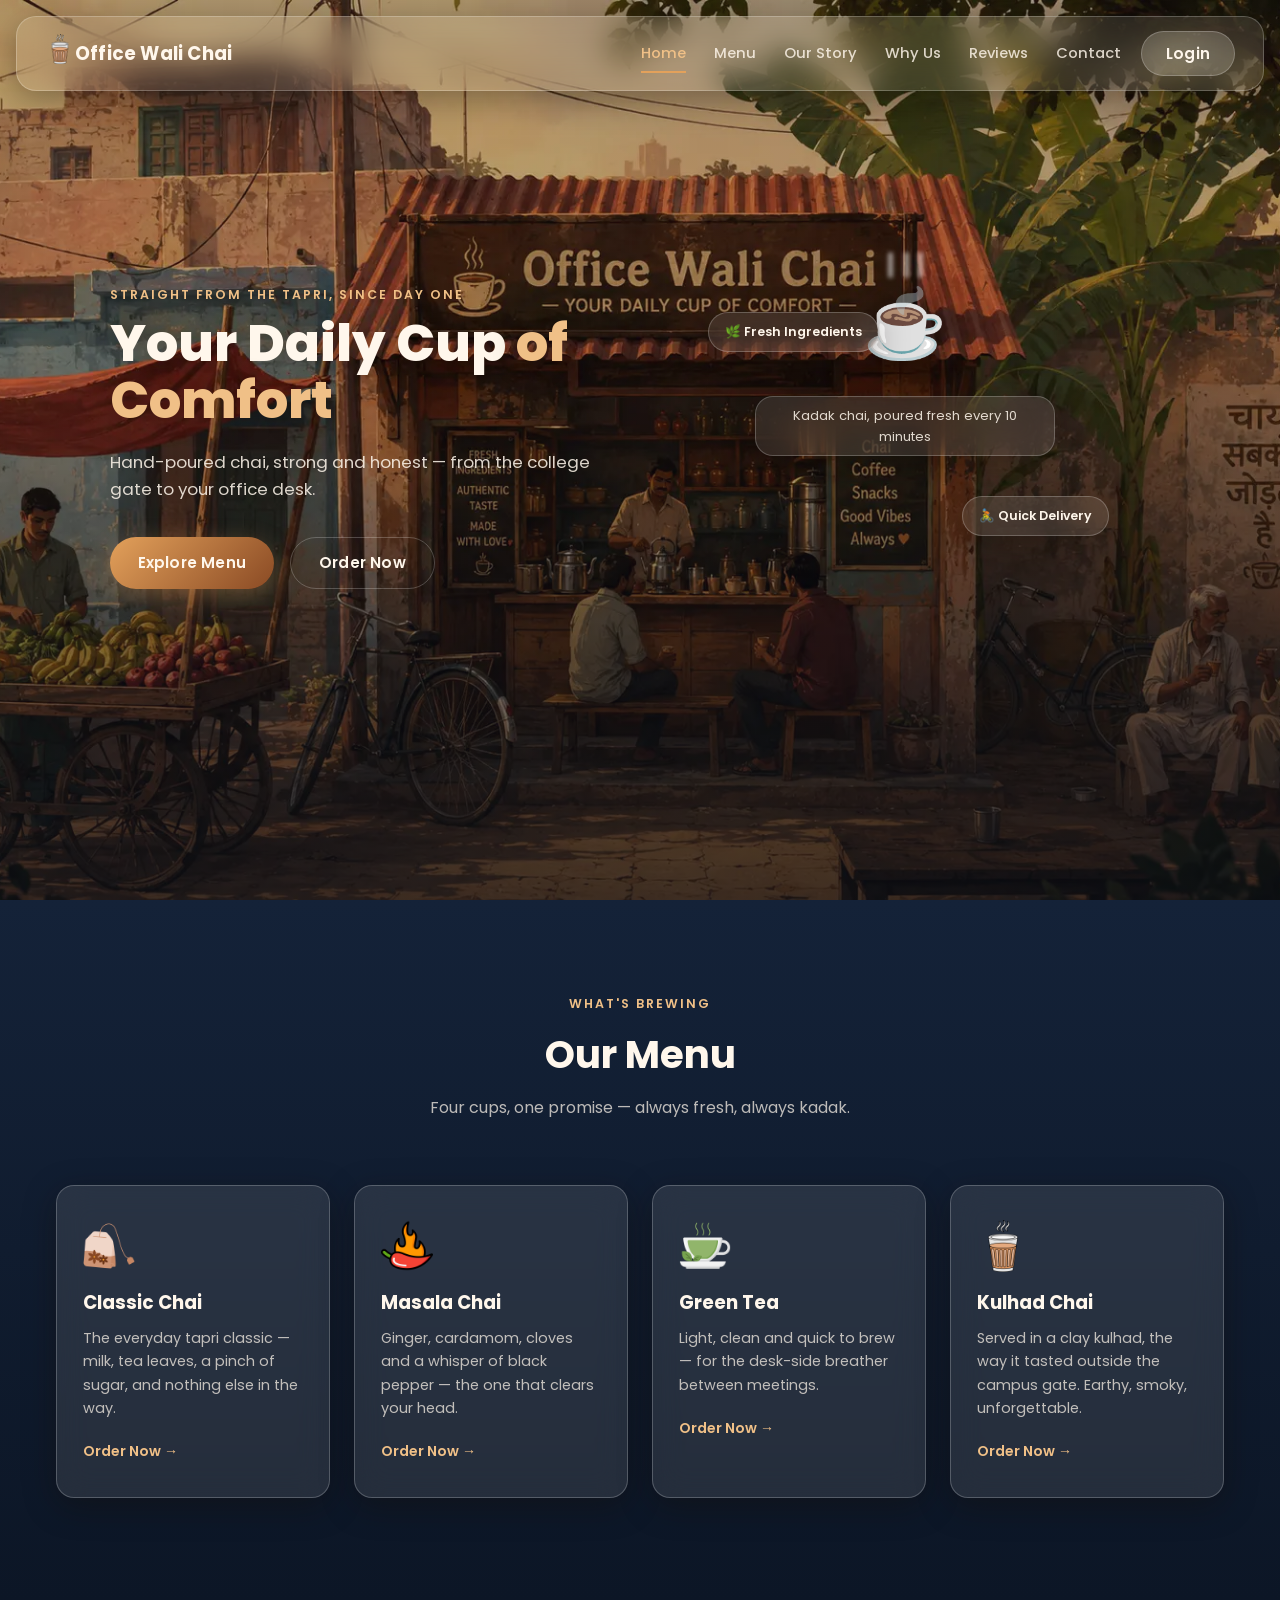
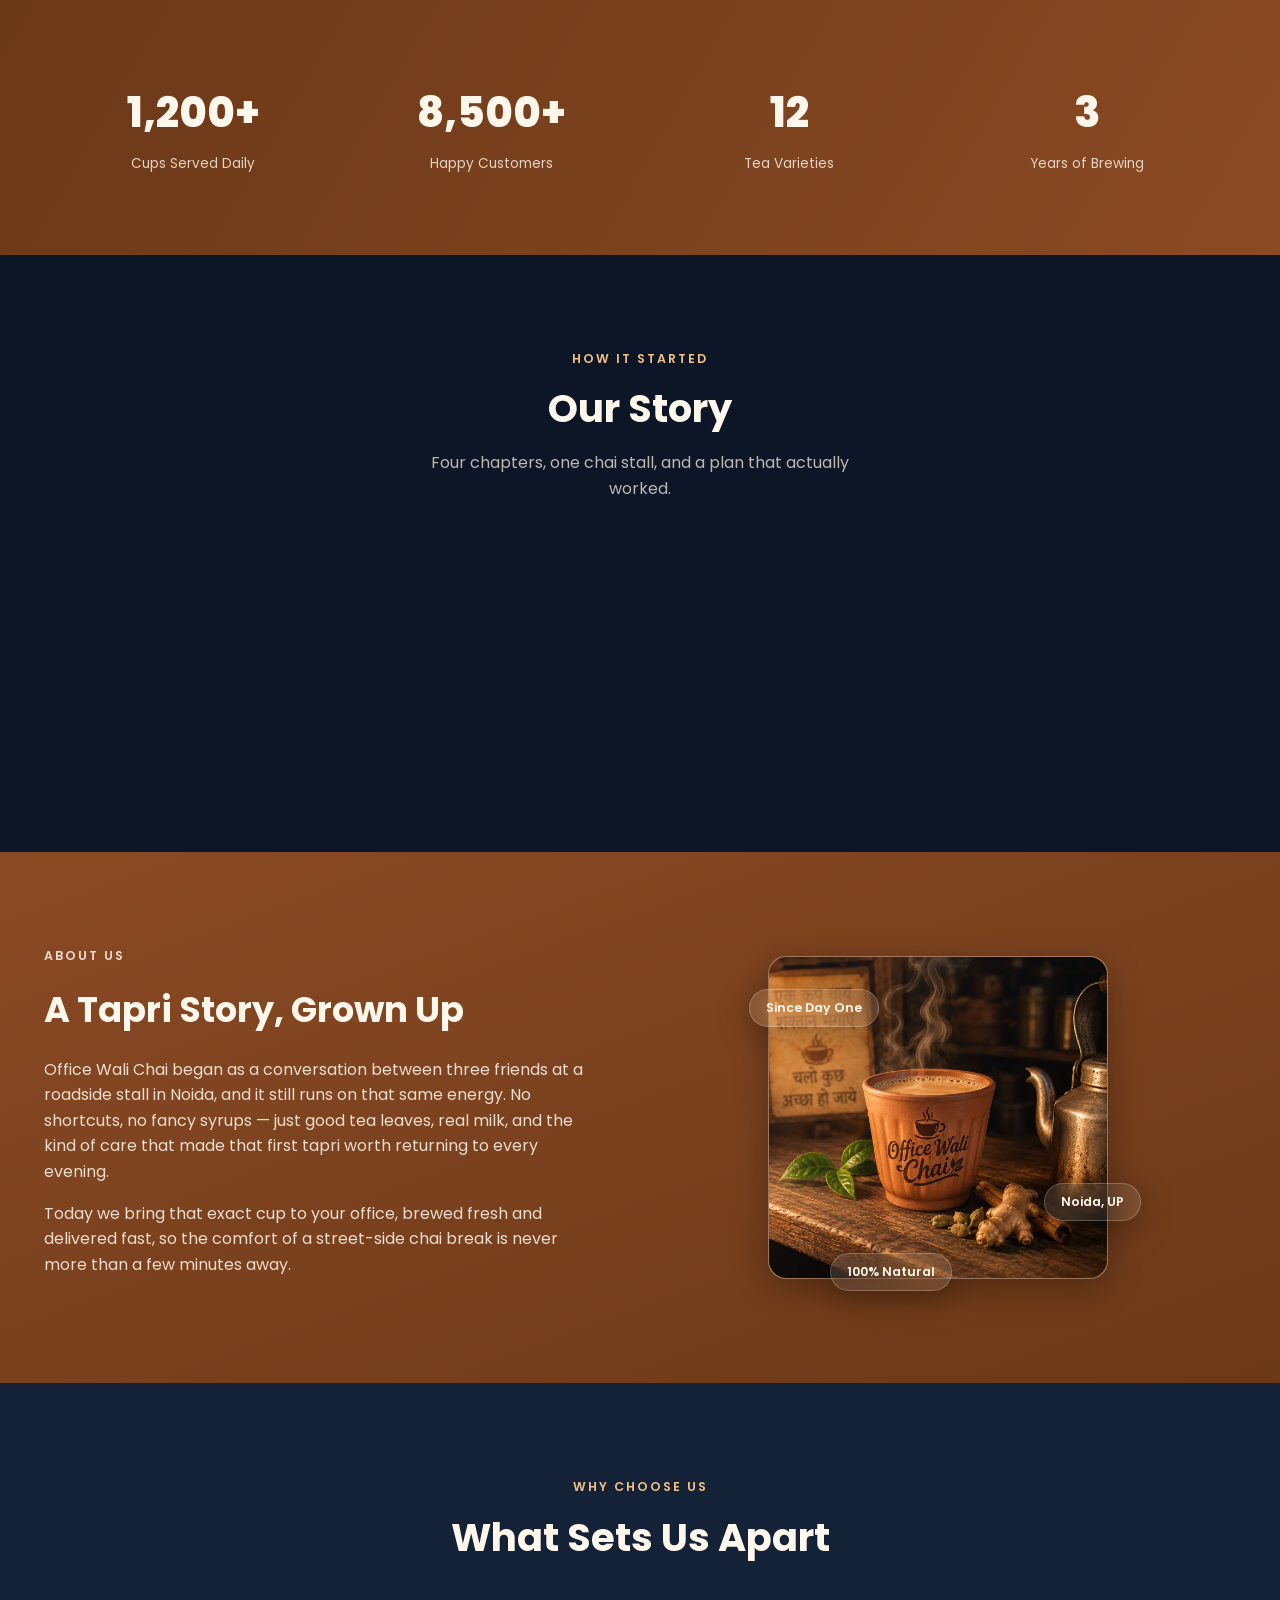
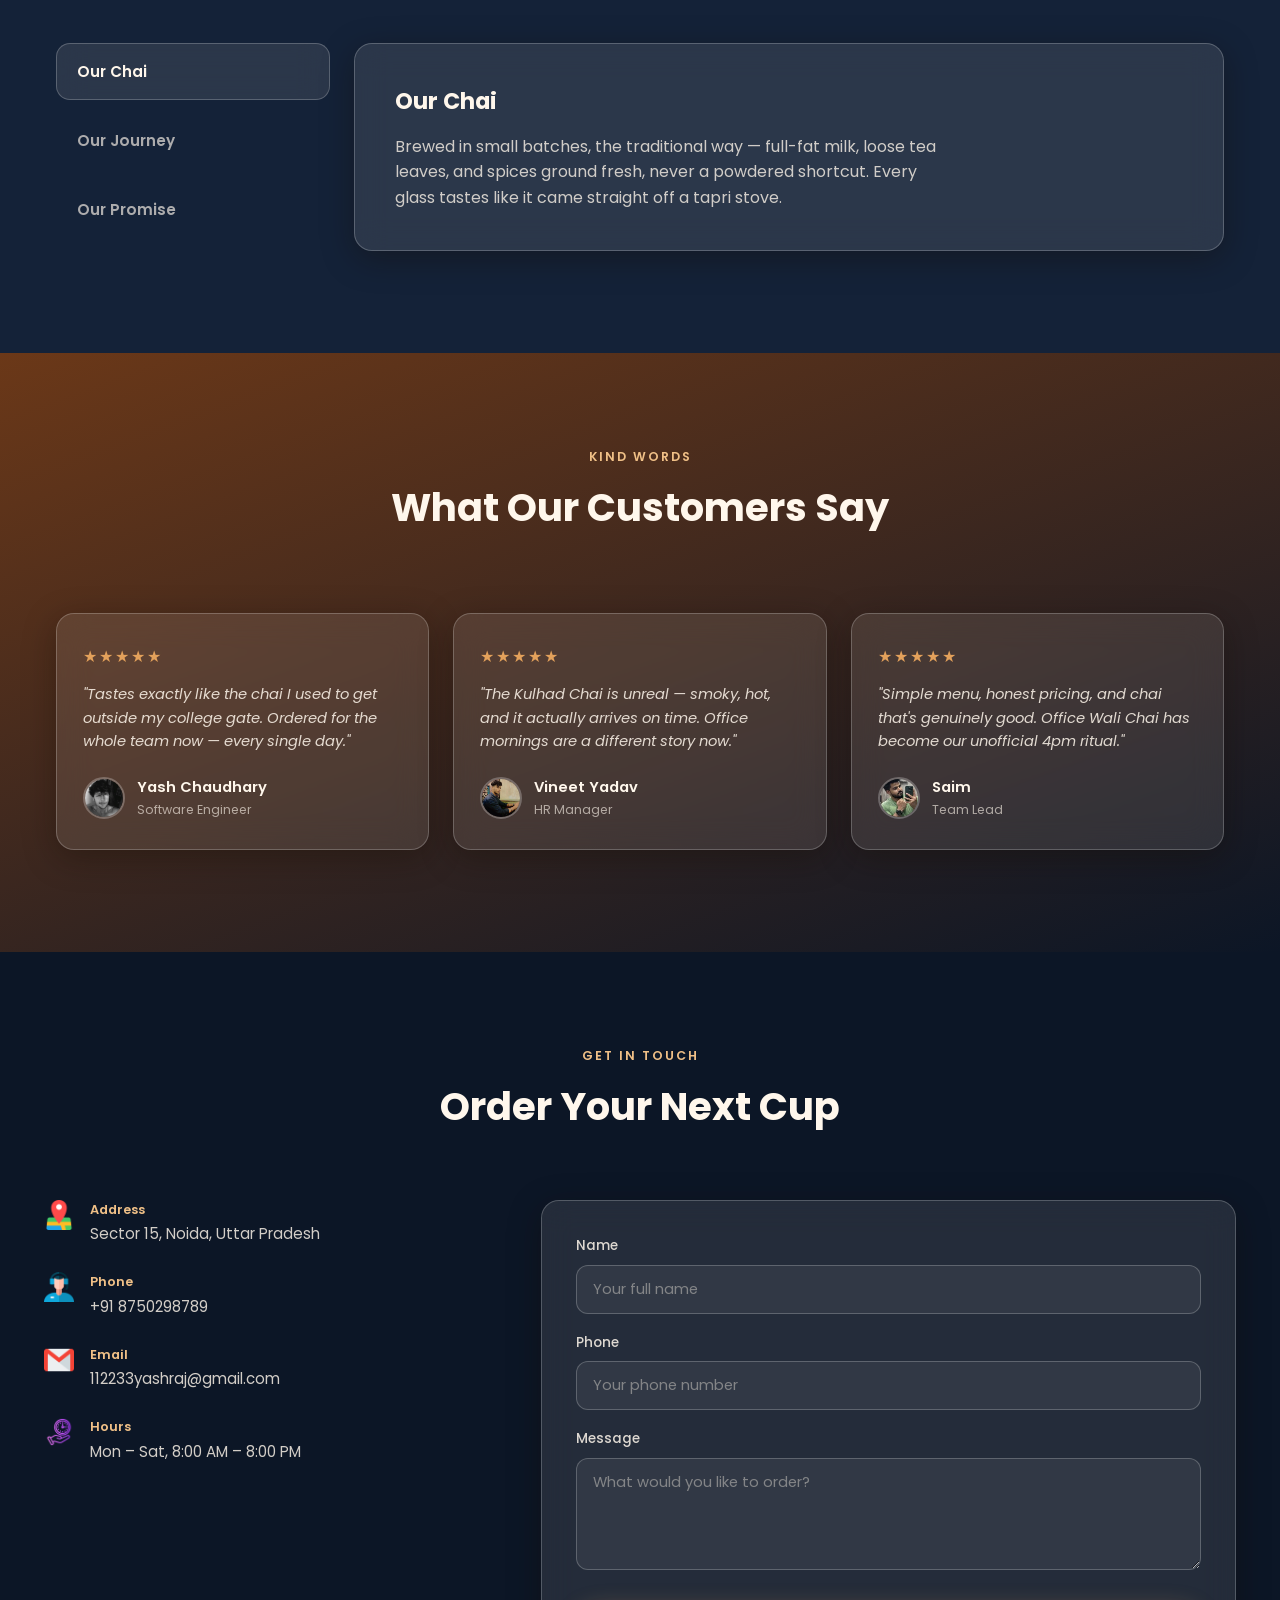
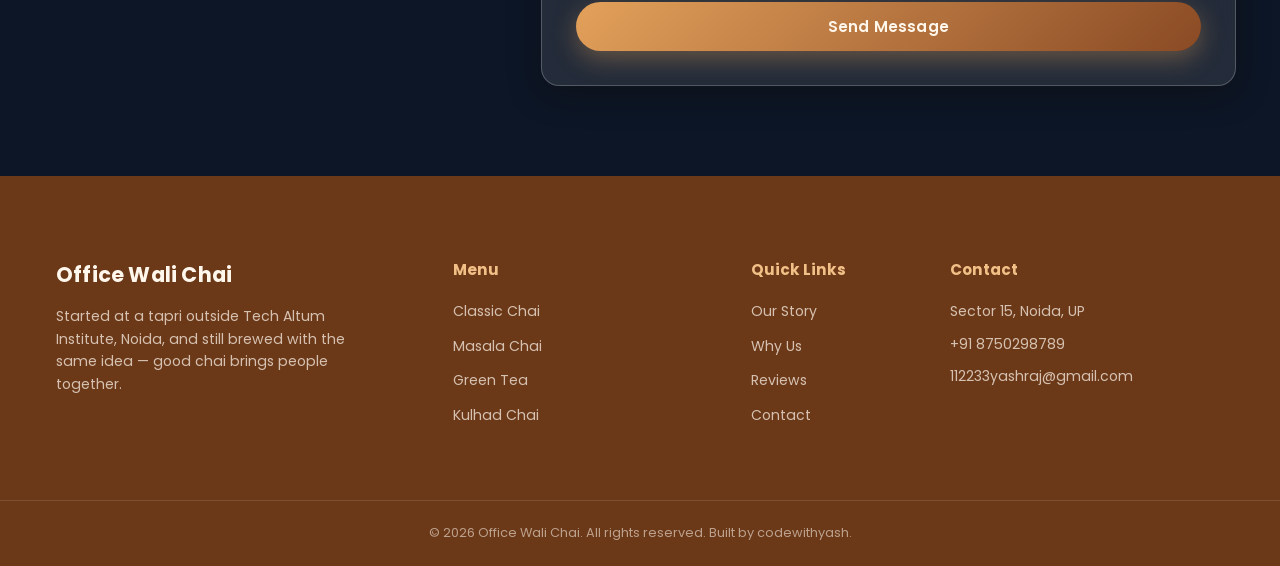
==== commit 0b470eab: "Add files via upload just chnage" ====
--- a/index.html
+++ b/index.html
@@ -1,485 +1,482 @@
-<!DOCTYPE html>
-<html lang="en">
-
-<head>
-    <meta charset="UTF-8">
-    <meta name="viewport" content="width=device-width, initial-scale=1.0">
-    <title>Office Wali Chai — Premium Tea Experience</title>
-    <link rel="stylesheet" href="style.css">
-</head>
-
-<body>
-
-    <!-- ═══ WRAP 1 : HERO ═══ -->
-    <div class="wrap-1" id="home">
-        <div class="container">
-            <header>
-                <div class="row">
-                    <div class="col-3">
-                        <div class="logo">
-                            <span class="logo-icon">☕</span>
-                            <span class="logo-text">Office Wali Chai</span>
-                        </div>
-                    </div>
-                    <div class="col-9">
-                        <nav>
-                            <ul class="flex align-right collapse" id="navLinks">
-                                <li><a href="#home">Home</a></li>
-                                <li><a href="#services">Menu</a></li>
-                                <li><a href="#about">About Us</a></li>
-                                <li><a href="#why-us">Why Us</a></li>
-                                <li><a href="#testimonials">Reviews</a></li>
-                                <li><a href="#contact">Contact</a></li>
-                            </ul>
-                            <button class="hamburger" id="hamburger" aria-label="Toggle menu">&#9776;</button>
-                        </nav>
-                    </div>
-                </div>
-            </header>
-
-            <div class="banner" role="banner">
-                <div class="row">
-                    <div class="col-6 col-p-12">
-                        <h2>Your Daily Cup of <span class="highlight">Comfort</span>, Delivered with Heart</h2>
-                        <p>From the first sip of morning chai to the last cup of the day — Office Wali Chai brings you
-                            authentic, freshly brewed teas crafted with real ingredients and zero compromise on taste.</p>
-                        <div class="hero-btns flex" style="gap:1rem; flex-wrap:wrap;">
-                            <a href="#services" class="btn-primary">EXPLORE MENU</a>
-                            <a href="#contact" class="btn-outline">ORDER NOW</a>
-                        </div>
-                    </div>
-                    <div class="col-6 col-p-12 hero-img-wrap">
-                        <div class="hero-visual">
-                            <div class="tea-cup">☕</div>
-                            <div class="steam s1"></div>
-                            <div class="steam s2"></div>
-                            <div class="steam s3"></div>
-                            <div class="floating-badge b1">🍃 Fresh Ingredients</div>
-                            <div class="floating-badge b2">⚡ Quick Delivery</div>
-                            <div class="floating-badge b3">❤️ Made with Love</div>
-                        </div>
-                    </div>
-                </div>
-            </div>
-        </div>
-    </div>
-
-    <!-- ═══ WRAP 2 : MAIN CONTENT ═══ -->
-    <div class="wrap-2">
-        <div class="container">
-
-            <!-- SERVICES / MENU -->
-            <section class="services" id="services">
-                <div class="heading text-center">
-                    <h2>OUR MENU</h2>
-                    <p>Brewed Fresh, Every Time</p>
-                    <p>Choose your perfect cup</p>
-                </div>
-                <div class="row">
-                    <div class="col-3 col-t-6 col-p-12">
-                        <div class="servicebox s1">
-                            <div class="service-icon">🍵</div>
-                            <h3>Classic Chai</h3>
-                            <p>Our signature ginger-cardamom chai brewed with full-cream milk and premium Assam tea leaves. The one that started it all.</p>
-                            <a href="#contact">Order Now</a>
-                        </div>
-                    </div>
-                    <div class="col-3 col-t-6 col-p-12">
-                        <div class="servicebox s2">
-                            <div class="service-icon">☕</div>
-                            <h3>Masala Chai</h3>
-                            <p>A bold, spiced blend with cloves, cinnamon, black pepper and ginger — the kind that wakes you up and keeps you going.</p>
-                            <a href="#contact">Order Now</a>
-                        </div>
-                    </div>
-                    <div class="col-3 col-t-6 col-p-12">
-                        <div class="servicebox s1">
-                            <div class="service-icon">🌿</div>
-                            <h3>Green Tea</h3>
-                            <p>Light, fresh and full of antioxidants. Our green tea selection includes tulsi, lemon ginger and mint varieties.</p>
-                            <a href="#contact">Order Now</a>
-                        </div>
-                    </div>
-                    <div class="col-3 col-t-6 col-p-12">
-                        <div class="servicebox s1">
-                            <div class="service-icon">🧋</div>
-                            <h3>Special Kulhad Chai</h3>
-                            <p>Served in traditional clay kulhads for that earthy aroma and authentic taste that no paper cup can ever match.</p>
-                            <a href="#contact">Order Now</a>
-                        </div>
-                    </div>
-                </div>
-            </section>
-
-            <!-- STATS -->
-            <div class="info">
-                <div class="row">
-                    <div class="col-3 col-t-6 col-p-6">
-                        <div class="info-item">
-                            <p class="counter" data-target="2400">0</p>
-                            <p>CUPS SERVED DAILY</p>
-                        </div>
-                    </div>
-                    <div class="col-3 col-t-6 col-p-6">
-                        <div class="info-item">
-                            <p class="counter" data-target="850">0</p>
-                            <p>HAPPY CUSTOMERS</p>
-                        </div>
-                    </div>
-                    <div class="col-3 col-t-6 col-p-6">
-                        <div class="info-item">
-                            <p class="counter" data-target="12">0</p>
-                            <p>TEA VARIETIES</p>
-                        </div>
-                    </div>
-                    <div class="col-3 col-t-6 col-p-6">
-                        <div class="info-item">
-                            <p class="counter" data-target="4">0</p>
-                            <p>YEARS OF BREWING</p>
-                        </div>
-                    </div>
-                </div>
-            </div>
-
-            <!-- ABOUT US -->
-            <section class="about-us" id="about">
-                <div class="row">
-                    <div class="col-6 col-t-12">
-                        <div class="heading">
-                            <h2>FEW WORDS ABOUT US</h2>
-                            <p>More Than Just</p>
-                            <p>a Cup of Tea</p>
-                        </div>
-                        <p class="text">Office Wali Chai was born out of a simple frustration — why is good chai so hard to find at work? We started in 2020 with a single stall near a Gurugram office complex, and today we serve thousands of cups daily to offices, students and chai lovers across the city.</p>
-                        <p class="text" style="margin-top:10px;">Every cup we make uses real milk, hand-picked spices and no artificial flavours — because your break deserves better than a teabag in hot water.</p>
-                        <div class="row">
-                            <div class="col-6">
-                                <ul class="list">
-                                    <li>100% Natural Ingredients</li>
-                                    <li>No Artificial Flavours</li>
-                                </ul>
-                            </div>
-                            <div class="col-6">
-                                <ul class="list">
-                                    <li>Fresh Milk Every Day</li>
-                                    <li>Hygienic Preparation</li>
-                                </ul>
-                            </div>
-                        </div>
-                    </div>
-                    <div class="col-6 col-t-12 about-visual-wrap">
-                        <div class="about-visual">
-                            <div class="about-big-emoji">☕</div>
-                            <div class="about-tag t1">Est. 2020</div>
-                            <div class="about-tag t2">Gurugram, HR</div>
-                            <div class="about-tag t3">🌿 100% Natural</div>
-                        </div>
-                    </div>
-                </div>
-            </section>
-
-            <!-- WHY US TAB SECTION -->
-            <section class="lovework" id="why-us">
-                <div class="heading text-center">
-                    <h2>WHY CHOOSE US</h2>
-                    <p>What Makes Our Chai Different</p>
-                </div>
-                <div class="tab">
-                    <ul class="flex">
-                        <li class="flex active" data-tab="0">
-                            <a class="vertical" href="#">Our Chai</a>
-                            <div class="contant">
-                                <div class="tab-visual">🍵</div>
-                                <h3>Crafted with Real Ingredients</h3>
-                                <p class="text">We never compromise on quality. Every batch of chai is brewed fresh using whole spices — real cardamom, fresh ginger, cinnamon sticks and premium loose-leaf Assam tea. No shortcuts, no powder mixes, no artificial anything. Just honest chai the way your dadi made it.</p>
-                                <a class="more" href="#contact">Order a Cup</a>
-                            </div>
-                        </li>
-                        <li class="flex" data-tab="1">
-                            <a class="vertical" href="#">Our Story</a>
-                            <div class="contant">
-                                <div class="tab-visual">🏪</div>
-                                <h3>Started from One Stall, Now Serving Thousands</h3>
-                                <p class="text">It started with one small stall, one gas burner and one dream — to serve the best chai in Gurugram. Four years later, Office Wali Chai has become a daily ritual for hundreds of offices and thousands of chai lovers. We grew not through ads but through word of mouth — because good chai speaks for itself.</p>
-                                <a class="more" href="#about">Read More</a>
-                            </div>
-                        </li>
-                        <li class="flex" data-tab="2">
-                            <a class="vertical" href="#">Our Promise</a>
-                            <div class="contant">
-                                <div class="tab-visual">🤝</div>
-                                <h3>Hygiene, Freshness & Consistency — Every Single Cup</h3>
-                                <p class="text">We follow strict hygiene standards in every cup we serve. Fresh milk sourced daily, spices stored properly, and utensils cleaned after every batch. Whether you order your first cup or your hundredth, the taste will always be exactly what you expect — perfectly brewed, every time.</p>
-                                <a class="more" href="#contact">Get in Touch</a>
-                            </div>
-                        </li>
-                    </ul>
-                </div>
-            </section>
-
-            <!-- TESTIMONIALS -->
-            <section class="PROJECTS" id="testimonials">
-                <div class="heading text-center">
-                    <h2>WHAT PEOPLE SAY</h2>
-                    <p>Real reviews from real chai lovers</p>
-                </div>
-                <div class="row">
-                    <div class="col-4 col-t-12">
-                        <div class="review">
-                            <div class="rbody">
-                                <div class="quote-icon">❝</div>
-                                <p>"Honestly the best chai I've had outside of home. The masala chai is perfectly spiced — not too strong, not too mild. I order two cups every single morning without fail."</p>
-                                <div class="rating">
-                                    <span class="fill">&starf;</span>
-                                    <span class="fill">&starf;</span>
-                                    <span class="fill">&starf;</span>
-                                    <span class="fill">&starf;</span>
-                                    <span class="fill">&starf;</span>
-                                </div>
-                                <div class="reviewer-avatar woman">PR</div>
-                            </div>
-                            <div class="rfooter">
-                                <h3>Priya Rathore</h3>
-                                <p>Software Engineer, Gurugram</p>
-                            </div>
-                        </div>
-                    </div>
-                    <div class="col-4 col-t-12">
-                        <div class="review">
-                            <div class="rbody">
-                                <div class="quote-icon">❝</div>
-                                <p>"We get chai delivered to our entire office floor every day. The consistency is unreal — same taste, same quality, never late. Our team won't start the day without it now."</p>
-                                <div class="rating">
-                                    <span class="fill">&starf;</span>
-                                    <span class="fill">&starf;</span>
-                                    <span class="fill">&starf;</span>
-                                    <span class="fill">&starf;</span>
-                                    <span class="fill">&starf;</span>
-                                </div>
-                                <div class="reviewer-avatar woman">AK</div>
-                            </div>
-                            <div class="rfooter">
-                                <h3>Arjun Kapoor</h3>
-                                <p>Operations Manager, DLF Cyber City</p>
-                            </div>
-                        </div>
-                    </div>
-                    <div class="col-4 col-t-12">
-                        <div class="review">
-                            <div class="rbody">
-                                <div class="quote-icon">❝</div>
-                                <p>"The kulhad chai is an experience on its own. The earthen smell, the warmth in your hands — it's nostalgia in a cup. I drag all my colleagues here during lunch breaks."</p>
-                                <div class="rating">
-                                    <span class="fill">&starf;</span>
-                                    <span class="fill">&starf;</span>
-                                    <span class="fill">&starf;</span>
-                                    <span class="fill">&starf;</span>
-                                    <span>&starf;</span>
-                                </div>
-                                <div class="reviewer-avatar woman">NS</div>
-                            </div>
-                            <div class="rfooter">
-                                <h3>Neha Sharma</h3>
-                                <p>HR Executive, Sector 44</p>
-                            </div>
-                        </div>
-                    </div>
-                </div>
-            </section>
-
-            <!-- CONTACT SECTION -->
-            <section class="contact-section" id="contact">
-                <div class="row">
-                    <div class="col-6 col-t-12">
-                        <div class="heading">
-                            <h2>GET IN TOUCH</h2>
-                            <p>Order Your Cup</p>
-                            <p>or Just Say Hello</p>
-                        </div>
-                        <p class="text">Whether you want to place a bulk order for your office, give feedback, or just want to know today's special — we're always just a message away. We typically respond within 30 minutes.</p>
-                        <div class="contact-info">
-                            <div class="contact-item">
-                                <span class="ci">📍</span>
-                                <div>
-                                    <strong>Find Us</strong>
-                                    <p>Near DLF Cyber Hub, Sector 24, Gurugram, Haryana</p>
-                                </div>
-                            </div>
-                            <div class="contact-item">
-                                <span class="ci">📞</span>
-                                <div>
-                                    <strong>Call Us</strong>
-                                    <p>+91 98765 00000 (9am – 9pm, Mon–Sat)</p>
-                                </div>
-                            </div>
-                            <div class="contact-item">
-                                <span class="ci">✉️</span>
-                                <div>
-                                    <strong>Email Us</strong>
-                                    <p>hello@officewalachai.in</p>
-                                </div>
-                            </div>
-                            <div class="contact-item">
-                                <span class="ci">🕐</span>
-                                <div>
-                                    <strong>Hours</strong>
-                                    <p>Mon – Sat: 7:00 AM – 9:00 PM<br>Sunday: 8:00 AM – 6:00 PM</p>
-                                </div>
-                            </div>
-                        </div>
-                    </div>
-                    <div class="col-6 col-t-12">
-                        <div class="contact-form-wrap">
-                            <h3>Send us a Message</h3>
-                            <form class="contact-form" id="contactForm">
-                                <div class="form-group">
-                                    <label for="name">Your Name</label>
-                                    <input type="text" id="name" placeholder="e.g. Rahul Sharma" required>
-                                </div>
-                                <div class="form-group">
-                                    <label for="phone">Phone Number</label>
-                                    <input type="tel" id="phone" placeholder="+91 98765 XXXXX" required>
-                                </div>
-                                <div class="form-group">
-                                    <label for="message">Your Message / Order</label>
-                                    <textarea id="message" rows="4" placeholder="e.g. I need 20 cups of masala chai delivered to office Block B daily..."></textarea>
-                                </div>
-                                <button type="submit" class="submit-btn">Send Message ☕</button>
-                                <p class="form-success" id="formSuccess">✅ Message sent! We'll get back to you within 30 minutes.</p>
-                            </form>
-                        </div>
-                    </div>
-                </div>
-            </section>
-
-        </div>
-    </div>
-
-    <!-- ═══ WRAP 3 : FOOTER ═══ -->
-    <div class="wrap-3">
-        <div class="container">
-            <footer>
-                <div class="row">
-                    <div class="col-4 col-t-12">
-                        <div class="footer-brand">
-                            <span style="font-size:2rem;">☕</span>
-                            <p style="margin-top:10px; font:600 18px var(--ff); color:#fff;">Office Wali Chai</p>
-                        </div>
-                        <p style="margin-top:15px;">Serving warmth, one cup at a time. Your daily chai break — made better, every single day.</p>
-                    </div>
-                    <div class="col-3 col-t-6 col-p-12">
-                        <h2>Menu</h2>
-                        <ul>
-                            <li><a href="#services">Classic Chai</a></li>
-                            <li><a href="#services">Masala Chai</a></li>
-                            <li><a href="#services">Green Tea</a></li>
-                            <li><a href="#services">Kulhad Chai</a></li>
-                            <li><a href="#services">Special Blends</a></li>
-                        </ul>
-                    </div>
-                    <div class="col-2 col-t-6 col-p-12">
-                        <h2>Quick Links</h2>
-                        <ul>
-                            <li><a href="#home">Home</a></li>
-                            <li><a href="#about">About</a></li>
-                            <li><a href="#why-us">Why Us</a></li>
-                            <li><a href="#testimonials">Reviews</a></li>
-                            <li><a href="#contact">Contact</a></li>
-                        </ul>
-                    </div>
-                    <div class="col-3 col-t-12">
-                        <h2>Contact Us</h2>
-                        <ul>
-                            <li>📍 Sec 15, Noida</li>
-                            <li>📞 +91 8750298789</li>
-                            <li>✉️ github.com/theyashcode </li>
-                            
-                        </ul>
-                        <div class="social-links" style="margin-top:15px; display:flex; gap:10px;">
-                            <a href="#" class="social-btn">f</a>
-                            <a href="#" class="social-btn">in</a>
-                            <a href="#" class="social-btn">ig</a>
-                        </div>
-                    </div>
-                </div>
-            </footer>
-            <div class="last">
-                <p>© 2024 Office Wali Chai. All rights reserved. Built with ❤️ by Codewihyash</p>
-                <p>Privacy Policy · Terms of Service</p>
-            </div>
-        </div>
-    </div>
-
-    <script>
-        // ── Tab switching ──
-        document.querySelectorAll('.tab li').forEach((li) => {
-            li.querySelector('.vertical').addEventListener('click', function (e) {
-                e.preventDefault();
-                document.querySelectorAll('.tab li').forEach(l => l.classList.remove('active'));
-                li.classList.add('active');
-            });
-        });
-
-        // ── Smooth scroll ──
-        document.querySelectorAll('a[href^="#"]').forEach(a => {
-            a.addEventListener('click', function (e) {
-                const target = document.querySelector(this.getAttribute('href'));
-                if (target) { e.preventDefault(); target.scrollIntoView({ behavior: 'smooth' }); }
-            });
-        });
-
-        // ── Counter animation ──
-        function animateCounters() {
-            document.querySelectorAll('.counter').forEach(counter => {
-                const target = +counter.getAttribute('data-target');
-                const step = Math.ceil(target / 60);
-                let current = 0;
-                const timer = setInterval(() => {
-                    current += step;
-                    if (current >= target) { counter.textContent = target + '+'; clearInterval(timer); }
-                    else { counter.textContent = current; }
-                }, 30);
-            });
-        }
-        const statsSection = document.querySelector('.info');
-        const observer = new IntersectionObserver((entries) => {
-            if (entries[0].isIntersecting) { animateCounters(); observer.disconnect(); }
-        }, { threshold: 0.3 });
-        if (statsSection) observer.observe(statsSection);
-
-        // ── Hamburger menu ──
-        const hamburger = document.getElementById('hamburger');
-        const navLinks = document.getElementById('navLinks');
-        if (hamburger) {
-            hamburger.addEventListener('click', () => {
-                navLinks.classList.toggle('mobile-open');
-            });
-        }
-
-        // ── Contact form ──
-        const form = document.getElementById('contactForm');
-        if (form) {
-            form.addEventListener('submit', function (e) {
-                e.preventDefault();
-                document.getElementById('formSuccess').style.display = 'block';
-                form.reset();
-                setTimeout(() => { document.getElementById('formSuccess').style.display = 'none'; }, 4000);
-            });
-        }
-
-        // ── Scroll active nav ──
-        const sections = document.querySelectorAll('section[id], div[id]');
-        window.addEventListener('scroll', () => {
-            let current = '';
-            sections.forEach(s => {
-                if (window.scrollY >= s.offsetTop - 100) current = s.getAttribute('id');
-            });
-            document.querySelectorAll('nav a').forEach(a => {
-                a.classList.remove('nav-active');
-                if (a.getAttribute('href') === '#' + current) a.classList.add('nav-active');
-            });
-        });
-    </script>
-
-</body>
+<!DOCTYPE html>
+<html lang="en">
+<head>
+<meta charset="UTF-8">
+<meta name="viewport" content="width=device-width, initial-scale=1.0">
+<title>Office Wali Chai — Your Daily Cup of Comfort</title>
+<link rel="icon" type="image/png" href="image/favicon.webp">
+<link rel="preconnect" href="https://fonts.googleapis.com">
+<link href="https://fonts.googleapis.com/css2?family=Poppins:wght@300;400;500;600;700;800&family=Playfair+Display:wght@600;700&display=swap" rel="stylesheet">
+<link rel="stylesheet" href="style.css">
+</head>
+<body class="intro-locked">
+
+<div class="intro-loader" id="introLoader">
+  <div class="intro-bg"></div>
+  <div class="intro-vignette"></div>
+  <div class="intro-grain"></div>
+
+  <button class="intro-skip" id="introSkip" type="button">
+    <span>Intro Skip</span> <span class="intro-skip-bang">!!</span>
+  </button>
+
+  <div class="intro-content">
+    <div class="intro-cup-wrap">
+
+      <div class="intro-glow"></div>
+
+      <div class="intro-steam is1"></div>
+      <div class="intro-steam is2"></div>
+      <div class="intro-steam is3"></div>
+
+      <svg class="intro-cup" viewBox="0 0 220 260" xmlns="http://www.w3.org/2000/svg">
+        <defs>
+          <clipPath id="cupInner">
+            <path d="M46,46 L174,46 L158,206 Q110,222 62,206 Z"/>
+          </clipPath>
+          <radialGradient id="clayGrad" cx="35%" cy="15%" r="90%">
+            <stop offset="0%" stop-color="#d68a52"/>
+            <stop offset="45%" stop-color="#9a5528"/>
+            <stop offset="100%" stop-color="#5c2f14"/>
+          </radialGradient>
+          <linearGradient id="chaiGrad" x1="0" y1="0" x2="0" y2="1">
+            <stop offset="0%" stop-color="#f6cd94"/>
+            <stop offset="40%" stop-color="#d4863f"/>
+            <stop offset="100%" stop-color="#7a3f18"/>
+          </linearGradient>
+          <linearGradient id="chaiShine" x1="0" y1="0" x2="1" y2="0">
+            <stop offset="0%" stop-color="#ffffff" stop-opacity="0"/>
+            <stop offset="50%" stop-color="#ffffff" stop-opacity="0.5"/>
+            <stop offset="100%" stop-color="#ffffff" stop-opacity="0"/>
+          </linearGradient>
+          <filter id="softBlur" x="-50%" y="-50%" width="200%" height="200%">
+            <feGaussianBlur stdDeviation="3"/>
+          </filter>
+        </defs>
+
+        <ellipse cx="110" cy="232" rx="78" ry="10" fill="rgba(0,0,0,0.35)" filter="url(#softBlur)"/>
+
+        <path d="M172,90 Q210,96 208,132 Q206,166 170,166" fill="none" stroke="url(#clayGrad)" stroke-width="16" stroke-linecap="round"/>
+        <path d="M172,90 Q210,96 208,132 Q206,166 170,166" fill="none" stroke="rgba(0,0,0,0.22)" stroke-width="16" stroke-linecap="round" opacity="0.35"/>
+
+        <path class="cup-body" d="M46,46 L174,46 L158,206 Q110,222 62,206 Z" fill="url(#clayGrad)"/>
+
+        <g clip-path="url(#cupInner)">
+          <rect id="chaiFill" x="40" y="206" width="140" height="0" fill="url(#chaiGrad)"/>
+          <path id="chaiWave" d="M40,206 Q75,200 110,206 T180,206 V206 H40 Z" fill="#e8ad68" opacity="0.9"/>
+          <ellipse id="chaiShineEl" cx="88" cy="206" rx="34" ry="5" fill="url(#chaiShine)" opacity="0"/>
+        </g>
+
+        <path class="cup-ring" d="M52,96 Q110,108 168,96" stroke="rgba(0,0,0,0.2)" stroke-width="2" fill="none"/>
+        <path class="cup-ring" d="M56,148 Q110,160 164,148" stroke="rgba(0,0,0,0.15)" stroke-width="2" fill="none"/>
+        <path class="cup-highlight" d="M56,58 Q52,120 64,190" stroke="rgba(255,255,255,0.22)" stroke-width="6" stroke-linecap="round" fill="none"/>
+
+        <ellipse cx="110" cy="46" rx="64" ry="11" fill="#7a4222" stroke="#4a2610" stroke-width="2.5"/>
+        <ellipse cx="110" cy="43" rx="64" ry="11" fill="#c9814a"/>
+        <ellipse cx="94" cy="40" rx="18" ry="3.5" fill="rgba(255,255,255,0.35)"/>
+      </svg>
+    </div>
+
+    <p class="intro-brand">Office Wali Chai</p>
+    <p class="intro-tag" id="introTag">brewing your daily cup of comfort…</p>
+
+    <div class="intro-progress-track">
+      <div class="intro-progress-fill" id="introProgressFill"></div>
+    </div>
+  </div>
+</div>
+
+<header class="navbar glass" id="navbar">
+  <div class="row navbar-row">
+    <div class="col-6 col-t-6 col-p-8 navbar-brand">
+      <a href="#home" class="brand-link">
+        <!-- <span class="brand-icon">
+          <svg viewBox="0 0 24 24" width="26" height="26" fill="none" xmlns="http://www.w3.org/2000/svg">
+            <path d="M3 9h15a3 3 0 0 1 0 6h-1" stroke="currentColor" stroke-width="1.6" stroke-linecap="round"/>
+            <path d="M3 9v6a4 4 0 0 0 4 4h6a4 4 0 0 0 4-4V9" stroke="currentColor" stroke-width="1.6" stroke-linecap="round"/>
+            <path d="M7 3.5c-.6.9-.6 1.6 0 2.5M11 3.5c-.6.9-.6 1.6 0 2.5" stroke="currentColor" stroke-width="1.4" stroke-linecap="round"/>
+          </svg>
+        </span> -->
+        <img src="image/tea.png" alt="tea-icon" class="nav-icon">
+        <span class="brand-text">Office Wali Chai</span>
+      </a>
+    </div>
+    <div class="col-6 col-t-6 col-p-4 navbar-actions">
+      <nav class="nav-links" id="navLinks">
+        <a href="#home" class="nav-link active">Home</a>
+        <a href="#menu" class="nav-link">Menu</a>
+        <a href="#story" class="nav-link">Our Story</a>
+        <a href="#why-us" class="nav-link">Why Us</a>
+        <a href="#reviews" class="nav-link">Reviews</a>
+        <a href="#contact" class="nav-link">Contact</a>
+        <button class="btn btn-login login-mobile-only" id="loginBtnMobile">Login</button>
+      </nav>
+      <button class="btn btn-login" id="loginBtnDesktop">Login</button>
+      <button class="hamburger" id="hamburger" aria-label="Toggle menu">
+        <span></span><span></span><span></span>
+      </button>
+    </div>
+  </div>
+</header>
+
+<section class="hero" id="home">
+  <div class="hero-overlay"></div>
+  <div class="row hero-row">
+    <div class="col-6 col-t-12 col-p-12 hero-content">
+      <p class="eyebrow">Straight from the tapri, since day one</p>
+      <h1 class="hero-title">Your Daily Cup <span>of Comfort</span></h1>
+      <p class="hero-desc">Hand-poured chai, strong and honest — from the college gate to your office desk.</p>
+      <div class="hero-cta">
+        <a href="#menu" class="btn btn-primary">Explore Menu</a>
+        <a href="#contact" class="btn btn-outline">Order Now</a>
+      </div>
+    </div>
+    <div class="col-6 col-t-12 col-p-12 hero-visual-col">
+      <div class="glass hero-card">
+        <div class="cup-wrap">
+          <div class="steam s1"></div>
+          <div class="steam s2"></div>
+          <div class="steam s3"></div>
+          <span class="cup-emoji">☕</span>
+        </div>
+        <p class="hero-card-caption glass">Kadak chai, poured fresh every 10 minutes</p>
+        <div class="badge badge-1 glass">🌿 Fresh Ingredients</div>
+        <div class="badge badge-2 glass">🚴 Quick Delivery</div>
+      </div>
+    </div>
+  </div>
+</section>
+
+<section class="menu-section" id="menu">
+  <div class="row">
+    <div class="col-12 section-head">
+      <p class="eyebrow">What's brewing</p>
+      <h2>Our Menu</h2>
+      <p class="section-sub">Four cups, one promise — always fresh, always kadak.</p>
+    </div>
+  </div>
+  <div class="row menu-grid">
+    <div class="col-3 col-t-6 col-p-12">
+      <div class="glass menu-card">
+        <img src="image/tea-bag.png" alt="Classic Chai" class="menu-icon">
+        <h3>Classic Chai</h3>
+        <p>The everyday tapri classic — milk, tea leaves, a pinch of sugar, and nothing else in the way.</p>
+        <a href="#contact" class="card-link">Order Now →</a>
+      </div>
+    </div>
+    <div class="col-3 col-t-6 col-p-12">
+      <div class="glass menu-card">
+        <img src="image/chilli-pepper.png" alt="Masala Chai" class="menu-icon">
+        <h3>Masala Chai</h3>
+        <p>Ginger, cardamom, cloves and a whisper of black pepper — the one that clears your head.</p>
+        <a href="#contact" class="card-link">Order Now →</a>
+      </div>
+    </div>
+    <div class="col-3 col-t-6 col-p-12">
+      <div class="glass menu-card">
+      <img src="image/green-tea.png" alt="Green Tea" class="menu-icon">
+        <h3>Green Tea</h3>
+        <p>Light, clean and quick to brew — for the desk-side breather between meetings.</p>
+        <a href="#contact" class="card-link">Order Now →</a>
+      </div>
+    </div>
+    <div class="col-3 col-t-6 col-p-12">
+      <div class="glass menu-card">
+        <img src="image/tea.png" alt="Kulhad Chai" class="menu-icon">
+        <h3>Kulhad Chai</h3>
+        <p>Served in a clay kulhad, the way it tasted outside the campus gate. Earthy, smoky, unforgettable.</p>
+        <a href="#contact" class="card-link">Order Now →</a>
+      </div>
+    </div>
+  </div>
+</section>
+
+<section class="stats-section">
+  <div class="row">
+    <div class="col-3 col-t-6 col-p-6 stat-item">
+      <span class="stat-number" data-target="1200" data-suffix="+">0</span>
+      <p class="stat-label">Cups Served Daily</p>
+    </div>
+    <div class="col-3 col-t-6 col-p-6 stat-item">
+      <span class="stat-number" data-target="8500" data-suffix="+">0</span>
+      <p class="stat-label">Happy Customers</p>
+    </div>
+    <div class="col-3 col-t-6 col-p-6 stat-item">
+      <span class="stat-number" data-target="12" data-suffix="">0</span>
+      <p class="stat-label">Tea Varieties</p>
+    </div>
+    <div class="col-3 col-t-6 col-p-6 stat-item">
+      <span class="stat-number" data-target="3" data-suffix="">0</span>
+      <p class="stat-label">Years of Brewing</p>
+    </div>
+  </div>
+</section>
+
+<section class="story-section" id="story">
+  <div class="row">
+    <div class="col-12 section-head">
+      <p class="eyebrow">How it started</p>
+      <h2>Our Story</h2>
+      <p class="section-sub">Four chapters, one chai stall, and a plan that actually worked.</p>
+    </div>
+  </div>
+  <div class="row story-grid">
+    <div class="col-3 col-t-6 col-p-12 story-card reveal">
+      <span class="story-num">Chapter One</span>
+      <h3>The Meeting</h3>
+      <p>Yash, Sam and Yash crossed paths at Tech Altum Institute, Noida — three students figuring out the same classes, the same deadlines, and the same tired evenings.</p>
+    </div>
+    <div class="col-3 col-t-6 col-p-12 story-card reveal">
+      <span class="story-num">Chapter Two</span>
+      <h3>The Tapri</h3>
+      <p>Their usual stop was the chai tapri right outside campus — small glasses, big conversations, and the one place where every plan somehow began.</p>
+    </div>
+    <div class="col-3 col-t-6 col-p-12 story-card reveal">
+      <span class="story-num">Chapter Three</span>
+      <h3>The Idea</h3>
+      <p>One ordinary evening, over the same cutting chai, the idea struck founder Yash: what if that tapri feeling could reach every office desk?</p>
+    </div>
+    <div class="col-3 col-t-6 col-p-12 story-card reveal">
+      <span class="story-num">Chapter Four</span>
+      <h3>The Plan</h3>
+      <p>The three of them turned that one conversation into a real plan — and started building Office Wali Chai, one cup at a time.</p>
+    </div>
+  </div>
+</section>
+
+<section class="about-section">
+  <div class="row about-row">
+    <div class="col-6 col-t-12 col-p-12 about-text">
+      <p class="eyebrow">About us</p>
+      <h2>A Tapri Story, Grown Up</h2>
+      <p>Office Wali Chai began as a conversation between three friends at a roadside stall in Noida, and it still runs on that same energy. No shortcuts, no fancy syrups — just good tea leaves, real milk, and the kind of care that made that first tapri worth returning to every evening.</p>
+      <p>Today we bring that exact cup to your office, brewed fresh and delivered fast, so the comfort of a street-side chai break is never more than a few minutes away.</p>
+    </div>
+
+    <div class="col-6 col-t-12 col-p-12 about-visual-col">
+    <div class="glass about-card">
+
+        <img 
+            src="image/chai-cup.webp" 
+            alt="Office Wali Chai"
+            class="about-chai-img"
+        >
+
+        <div class="tag tag-1 glass">Since Day One</div>
+        <div class="tag tag-2 glass">Noida, UP</div>
+        <div class="tag tag-3 glass">100% Natural</div>
+
+    </div>
+</div>
+  </div>
+</section>
+
+<section class="why-section" id="why-us">
+  <div class="row">
+    <div class="col-12 section-head">
+      <p class="eyebrow">Why choose us</p>
+      <h2>What Sets Us Apart</h2>
+    </div>
+  </div>
+  <div class="row why-grid">
+    <div class="col-3 col-t-3 col-p-12 tab-list" role="tablist">
+      <button class="tab-btn active" data-tab="chai">Our Chai</button>
+      <button class="tab-btn" data-tab="journey">Our Journey</button>
+      <button class="tab-btn" data-tab="promise">Our Promise</button>
+    </div>
+    <div class="col-9 col-t-9 col-p-12 tab-content-wrap">
+      <div class="glass tab-panel active" id="tab-chai">
+        <h3>Our Chai</h3>
+        <p>Brewed in small batches, the traditional way — full-fat milk, loose tea leaves, and spices ground fresh, never a powdered shortcut. Every glass tastes like it came straight off a tapri stove.</p>
+      </div>
+      <div class="glass tab-panel" id="tab-journey">
+        <h3>Our Journey</h3>
+        <p>From one chai tapri outside Tech Altum Institute to a growing brand serving offices across Noida — the journey has stayed rooted in that first conversation between three friends.</p>
+      </div>
+      <div class="glass tab-panel" id="tab-promise">
+        <h3>Our Promise</h3>
+        <p>Fresh ingredients, honest pricing, and a cup that reaches you hot. If it's not the chai you'd queue up for at the tapri, it's not going out the door.</p>
+      </div>
+    </div>
+  </div>
+</section>
+
+<section class="testimonials-section" id="reviews">
+  <div class="row">
+    <div class="col-12 section-head">
+      <p class="eyebrow">Kind words</p>
+      <h2>What Our Customers Say</h2>
+    </div>
+  </div>
+  <div class="row testimonial-grid">
+    <div class="col-4 col-t-6 col-p-12">
+      <div class="glass testimonial-card">
+        <div class="stars">★★★★★</div>
+        <p class="quote">"Tastes exactly like the chai I used to get outside my college gate. Ordered for the whole team now — every single day."</p>
+        <div class="testi-person">
+    <img src="image/yash-dp.webp" alt="Yash Chaudhary" class="testi-avatar">
+
+    <div>
+        <p class="testi-name">Yash Chaudhary</p>
+        <p class="testi-role">Software Engineer</p>
+    </div>
+</div>
+      </div>
+    </div>
+    <div class="col-4 col-t-6 col-p-12">
+      <div class="glass testimonial-card">
+        <div class="stars">★★★★★</div>
+        <p class="quote">"The Kulhad Chai is unreal — smoky, hot, and it actually arrives on time. Office mornings are a different story now."</p>
+        <div class="testi-person">
+          <img src="image/vinnet-dp.webp" alt="Vineet" class="testi-avatar">
+          <div>
+            <p class="testi-name">Vineet Yadav</p>
+            <p class="testi-role">HR Manager</p>
+          </div>
+        </div>
+      </div>
+    </div>
+    <div class="col-4 col-t-6 col-p-12">
+      <div class="glass testimonial-card">
+        <div class="stars">★★★★★</div>
+        <p class="quote">"Simple menu, honest pricing, and chai that's genuinely good. Office Wali Chai has become our unofficial 4pm ritual."</p>
+        <div class="testi-person">
+          <img src="image/saim-dp.webp" alt="Saim" class="testi-avatar">
+          <div>
+            <p class="testi-name">Saim</p>
+            <p class="testi-role">Team Lead</p>
+          </div>
+        </div>
+      </div>
+    </div>
+  </div>
+</section>
+
+<section class="contact-section" id="contact">
+  <div class="row">
+    <div class="col-12 section-head">
+      <p class="eyebrow">Get in touch</p>
+      <h2>Order Your Next Cup</h2>
+    </div>
+  </div>
+  <div class="row contact-row">
+    <div class="col-5 col-t-12 col-p-12 contact-info">
+      <div class="contact-item">
+        <img src="image/location-pin.png" alt="location-icon" class="oder-icon">
+        <div><p class="contact-label">Address</p><p>Sector 15, Noida, Uttar Pradesh</p></div>
+      </div>
+      <div class="contact-item">
+        <img src="image/operator.png" alt="Contact-icon" class="oder-icon">
+        <div><p class="contact-label">Phone</p><p>+91 8750298789</p></div>
+      </div>
+      <div class="contact-item">
+        <img src="image/gmail.png" alt="Gmail-icon" class="oder-icon">
+        <div><p class="contact-label">Email</p><p>112233yashraj@gmail.com</p></div>
+      </div>
+      <div class="contact-item">
+        <img src="image/on-time.png" alt="Clock" class="oder-icon">
+        <div><p class="contact-label">Hours</p><p>Mon – Sat, 8:00 AM – 8:00 PM</p></div>
+      </div>
+    </div>
+    <div class="col-7 col-t-12 col-p-12">
+      <form class="glass contact-form" id="contactForm">
+        <div class="form-row">
+          <label for="cName">Name</label>
+          <input type="text" id="cName" placeholder="Your full name" required>
+        </div>
+        <div class="form-row">
+          <label for="cPhone">Phone</label>
+          <input type="tel" id="cPhone" placeholder="Your phone number" required>
+        </div>
+        <div class="form-row">
+          <label for="cMessage">Message</label>
+          <textarea id="cMessage" rows="4" placeholder="What would you like to order?" required></textarea>
+        </div>
+        <button type="submit" class="btn btn-primary form-submit">Send Message</button>
+        <p class="form-success" id="formSuccess">Thanks! Your message has been sent — we'll be in touch shortly.</p>
+      </form>
+    </div>
+  </div>
+</section>
+
+<footer class="footer">
+  <div class="row footer-row">
+    <div class="col-4 col-t-6 col-p-12 footer-col">
+      <span class="brand-text footer-brand">Office Wali Chai</span>
+      <p class="footer-blurb">Started at a tapri outside Tech Altum Institute, Noida, and still brewed with the same idea — good chai brings people together.</p>
+    </div>
+    <div class="col-3 col-t-3 col-p-6 footer-col">
+      <h4>Menu</h4>
+      <a href="#menu">Classic Chai</a>
+      <a href="#menu">Masala Chai</a>
+      <a href="#menu">Green Tea</a>
+      <a href="#menu">Kulhad Chai</a>
+    </div>
+    <div class="col-2 col-t-3 col-p-6 footer-col">
+      <h4>Quick Links</h4>
+      <a href="#story">Our Story</a>
+      <a href="#why-us">Why Us</a>
+      <a href="#reviews">Reviews</a>
+      <a href="#contact">Contact</a>
+    </div>
+    <div class="col-3 col-t-6 col-p-12 footer-col">
+      <h4>Contact</h4>
+      <p>Sector 15, Noida, UP</p>
+      <p>+91 8750298789</p>
+      <p>112233yashraj@gmail.com</p>
+    </div>
+  </div>
+  <div class="footer-bottom">
+    <p>© 2026 Office Wali Chai. All rights reserved. Built by codewithyash.</p>
+  </div>
+</footer>
+
+<div class="modal-overlay" id="modalOverlay">
+  <div class="glass auth-modal">
+    <button class="modal-close" id="modalClose">&times;</button>
+    <div class="auth-tabs">
+      <button class="auth-tab-btn active" data-auth="login">Login</button>
+      <button class="auth-tab-btn" data-auth="register">Register</button>
+    </div>
+
+    <form class="auth-form active" id="loginForm">
+      <h3>Welcome Back</h3>
+      <div class="form-row">
+        <label for="loginEmail">Email</label>
+        <input type="email" id="loginEmail" placeholder="you@example.com" required>
+      </div>
+      <div class="form-row">
+        <label for="loginPassword">Password</label>
+        <input type="password" id="loginPassword" placeholder="••••••••" required>
+      </div>
+      <button type="submit" class="btn btn-primary form-submit">Login</button>
+      <p class="form-success" id="loginSuccess">Logged in! (demo only)</p>
+    </form>
+
+    <form class="auth-form" id="registerForm">
+      <h3>Create Account</h3>
+      <div class="form-row">
+        <label for="regName">Name</label>
+        <input type="text" id="regName" placeholder="Your full name" required>
+      </div>
+      <div class="form-row">
+        <label for="regEmail">Email</label>
+        <input type="email" id="regEmail" placeholder="you@example.com" required>
+      </div>
+      <div class="form-row">
+        <label for="regPhone">Phone</label>
+        <input type="tel" id="regPhone" placeholder="Your phone number" required>
+      </div>
+      <div class="form-row">
+        <label for="regPassword">Password</label>
+        <input type="password" id="regPassword" placeholder="••••••••" required>
+      </div>
+      <button type="submit" class="btn btn-primary form-submit">Register</button>
+      <p class="form-success" id="registerSuccess">Account created! (demo only)</p>
+    </form>
+  </div>
+</div>
+
+<script src="script.js"></script>
+</body>
 </html>
--- a/style.css
+++ b/style.css
@@ -1,258 +1,1552 @@
-@import url('https://fonts.googleapis.com/css2?family=Comic+Neue:ital,wght@0,300;0,400;0,700;1,300;1,400;1,700&family=Merriweather:ital,opsz,wght@0,18..144,300..900;1,18..144,300..900&family=Poppins:ital,wght@0,100;0,200;0,300;0,400;0,500;0,600;0,700;0,800;0,900;1,100;1,200;1,300;1,400;1,500;1,600;1,700;1,800;1,900&display=swap');
-  *,::before,::after {margin: 0;box-sizing: border-box;}
-
-
-   ul {list-style: none; padding: 0;}
-   button {cursor: pointer;}
-   label {display: inline-block;}
-   img { vertical-align: bottom;}
-   a{text-decoration: none; display: inline-block;}
-
-   html {font-size:10px;
---ff:"poppins", system-ui, sans-serif ;
---db:#132577;
---bb:#5c4033;}
-   body {font: 16px/1.3  "poppins", system-ui, sans-serif;}
-
-   .container {max-width: 1200px; margin: auto; padding: 0 1rem;}
-
-
-   .row{ display: grid; grid-template-columns: repeat(12,1fr); gap:2rem;}
-   .col-1 {grid-column: span 1;}
-   .col-2 {grid-column: span 2;}
-   .col-3 {grid-column: span 3;}
-   .col-4 {grid-column: span 4;}
-   .col-5 { grid-column: span 5;}
-   .col-6 {grid-column: span 6;}
-   .col-7 {grid-column: span 7;}
-   .col-8 {grid-column: span 8;}
-   .col-9 {grid-column: span 9;}
-   .col-10 {grid-column: span 10;}
-   .col-11 {grid-column: span 11;}
-   .col-12 {grid-column: span 12;}
-
-   .flex{display: flex;}
-   .justify-space-between{justify-content: space-between;}
-   .C{ justify-content: center;}
-   .align-right{justify-content: right;}
-   .gap-y-4{row-gap: 4rem 0;}
-   .text-center{ text-align: center;}
-   .img-resp{ max-width: 100%; height: auto;}
-
-
-      /*layout*/
-  .wrap-1{ color: #fff; background: #5c4033 no-repeat center top/cover; padding-bottom: 60px;}
-  header{ padding: 62px 0;}
-  nav li{ margin: 0 .5rem;}
-  nav a{ color: inherit; font: 500 14px/21px var(--ff); padding: 1rem;  display: block;}
-
-  .banner{ padding: 14px 0 82px ; }
-  .banner h2{ font: 500 28px/1.5 var(--ff);}
-  .banner p{ font: 400 16px/1.7 var(--ff); margin: 30px 0 40px;}
-  .banner a{ display: block; font: 500 16px/50px var(--ff); color:var(--db); background-color: #fff; text-align: center; width: 185px; border-radius: 5px;}
-
- .wrap-2{ background: #fff; padding: 50px 0;}
- .heading h2{ font: 500 20px var(--ff); color: var(--db); margin-bottom: 10px; }
- .heading p{ font: 700 28px var(--ff) ;}
- .wrap-2 section{padding: 50px 0;}
-
- .servicebox{ margin-top: 40px; padding: 45px 30px 40px; border-radius: 5px; box-shadow: 0 0 13px #0000001a;}
- .servicebox h3{ margin-bottom: 20px; font: 600 20px var(--ff);}
- .servicebox p{ margin-bottom: 30px; color:#000; opacity: 0.6;}
- .s1{ position: relative;}
- .s1::before{content: ''; position: absolute; left:0; top: 0; right: 0; height: 15px; background: #5c4033; border-radius: 5px 5px 0 0 ;}
- .s2{ background-color: #5c4033; color: #fff;}
- .s2 :is(p,a) { color: #fff;}
-
- .info{padding: 50px 0; text-align: center;}
- .info p:first-child{font: 600 25px var(--bb);}
- .info p:last-child{ font: 500 14px var(--bb);}
-
- .about-us h2{ font: 500 20px var(--bb); color: var(--db);}
- .text{font: 400  14px/25px var(--bb); opacity: 60%; margin-top: 20px;}
- .list{ margin-top: 30px; margin-bottom: 62px;}
- .list li{ font: 500 14px/40px var(--bb); list-style:disc inside; margin-right: 20px;}
-
-
- .tab .vertical{font: 500 24px/85px var(--ff); display: block; width: 85px; height: 300px; border: 2px solid transparent; text-align:center; writing-mode: sideways-lr; margin-right: 20px; color: #5c4033 ; background: #fff; box-shadow: 0 0 18px 0 rgba(0, 0,0, 0.10); border-radius: 5px;}
- .tab .active .vertical{ border-color: #5c4033;}
- .tab .active .contant{ display: block;}
- .contant{ display: none;}
- .contant img{ float: left; margin-right: 20px;}
- .tab h3{ font:500 24px var(--ff); margin-top: 50px;}
- .tab .more{ margin-top: 35px; font: 400 14px var(--ff); background: #5c4033; color: #fff; padding: 15px 55px; border-radius: 5px;}
-
- .review{ text-align: center; margin-top: 40px;}
- .review .rbody{ border-radius: 5px; background: #fff; box-shadow: 0 0 18px 0 rgba(0, 0, 0, 0.10); padding: 60px 64px 0;}
- .review .rbody p{ margin: 20px 0;}
- .review .rbody .woman{transform: translateY(34px); display: inline-block;}
- .rating span {color: #7d7d7d; font-size: 20px;}
- .rating span.fill{color:#FFC107 ;}
- .review h3{ font: 600 16px var(--ff);}
- .review h3 + p{ font: 400 14px var(--ff); }
- .review .rfooter{ margin-top:54px;}
- 
- .more-projects .written{ text-align: start; padding: 0 152px 0 80px;}
- #thathas{ font: 800 25px var(--ff);}
-.written .project-text p{ font: 400 14px var(--ff); margin: 30px 0;}
-.written .project-text a{ width:214px; line-height: 51px; background: var(--db); color: #fff; margin-top: 30px;; display: block; text-align: center; border-radius: 5px;}
-
-.team-member{ box-shadow: 0 0 10px 0 rgba(0, 0, 0, 0.10); padding: 10px; border-radius: 5px; margin-top: 50px; border: 2px solid transparent;}  
-.team-member.active {border: 2px solid var(--db);}
-.team-member .member-name{ font: 600 20px var(--ff); margin-top: 25px;}
-.team-member p{ font: 400 16px var(--ff);}
-.ftl{ margin-top: 40px; margin-bottom: 65px;}
-.ftl img{ width: 50px; height: 50px; border: 2px solid; border-radius: 50%; color: var(--db); padding: 10px; margin-right: 20px; }
-
-.wrap-3{ background-color: var(--bb); color: #fff; padding: 6rem 0;}
- footer h2{ color: #92989F ; margin-bottom: 20px ;}
- footer ul li{ font:400 16px/40px var(--ff) ;}
- footer a{ color: #fff;}
- footer p{ margin-top: 93px ; font:400 14px/25px var(--ff);} 
-.last{ display: flex; justify-content: space-between; margin-top: 40px;}
-.last p{ color: #fff; font: 400 12px var(--ff); }
-.wrap-3 h2{
-   color: #fff;
-}
-
-
-      /*responsive*/
-
-
-   @media screen and (max-width:1220px) {html {font-size: 15px;}
-
-}
-
-   @media screen and (max-width:980px) {
-   .col-t-1 {grid-column: span 1;}
-   .col-t-2 {grid-column: span 2;}
-   .col-t-3 {grid-column: span 3;}
-   .col-t-4 {grid-column: span 4;}
-   .col-t-5 { grid-column: span 5;}
-   .col-t-6 {grid-column: span 6;}
-   .col-t-7 {grid-column: span 7;}
-   .col-t-8 {grid-column: span 8;}
-   .col-t-9 {grid-column: span 9;}
-   .col-t-10 {grid-column: span 10;}
-   .col-t-11 {grid-column: span 11;}
-   .col-t-12 {grid-column: span 12;}
-   .about-us:first-child{ order: calc(2);}
-   .about-us:last-child{ order: calc(1);}
-   
-   }
-   @media screen and (max-width:767px) {
-    html {font-size: 12px;} .collapse{ display: none;}}
-
-   @media screen and (max-width:460px) {
-   .col-p-1 {grid-column: span 1;}
-   .col-p-2 {grid-column: span 2;}
-   .col-p-3 {grid-column: span 3;}
-   .col-p-4 {grid-column: span 4;}
-   .col-p-5 { grid-column: span 5;}
-   .col-p-6 {grid-column: span 6;}
-   .col-p-7 {grid-column: span 7;}
-   .col-p-8 {grid-column: span 8;}
-   .col-p-9 {grid-column: span 9;}
-   .col-p-10 {grid-column: span 10;}
-   .col-p-11 {grid-column: span 11;}
-   .col-p-12 {grid-column: span 12;}
-   .banner .flex{ font-size: 3rem; align-items: center; flex-wrap: wrap;}
-   }
-
-/* ═══ OFFICE WALI CHAI — ADDITIONS ═══ */
-
-/* Logo */
-.logo { display: flex; align-items: center; gap: 10px; }
-.logo-icon { font-size: 2rem; }
-.logo-text { font: 700 18px var(--ff); color: #fff; }
-
-/* Hero buttons */
-.btn-primary { display: block; font: 500 14px/50px var(--ff); color: var(--db); background: #fff; text-align: center; width: 185px; border-radius: 5px; }
-.btn-outline  { display: block; font: 500 14px/48px var(--ff); color: #fff; background: transparent; border: 2px solid #fff; text-align: center; width: 185px; border-radius: 5px; }
-.btn-outline:hover { background: #ffffff22; }
-
-/* Hero visual */
-.hero-visual { position: relative; display: flex; align-items: center; justify-content: center; min-height: 300px; }
-.tea-cup { font-size: 8rem; animation: float 3s ease-in-out infinite; }
-@keyframes float { 0%,100%{transform:translateY(0)} 50%{transform:translateY(-14px)} }
-.steam { position: absolute; width: 4px; border-radius: 4px; background: rgba(255,255,255,0.5); animation: rise 2s ease-in-out infinite; }
-.steam.s1 { height: 30px; top: 30px; left: 44%; animation-delay: 0s; }
-.steam.s2 { height: 20px; top: 25px; left: 50%; animation-delay: 0.4s; }
-.steam.s3 { height: 25px; top: 32px; left: 56%; animation-delay: 0.8s; }
-@keyframes rise { 0%{opacity:0;transform:translateY(0)} 50%{opacity:1} 100%{opacity:0;transform:translateY(-30px)} }
-.floating-badge { position: absolute; background: rgba(255,255,255,0.18); border: 1px solid rgba(255,255,255,0.35); color: #fff; font: 500 11px var(--ff); padding: 6px 14px; border-radius: 20px; backdrop-filter: blur(4px); white-space: nowrap; }
-.floating-badge.b1 { top: 10%; left: 0; animation: float 3.5s ease-in-out infinite; }
-.floating-badge.b2 { top: 50%; right: 0; animation: float 4s ease-in-out infinite 0.5s; }
-.floating-badge.b3 { bottom: 10%; left: 5%; animation: float 3s ease-in-out infinite 1s; }
-
-/* Banner headline highlight */
-.banner h2 .highlight { color: #ffd700; }
-.banner h2 { font: 700 32px/1.4 var(--ff); }
-
-/* Service icon */
-.service-icon { font-size: 2.5rem; margin-bottom: 15px; }
-
-/* Stats */
-.info-item { padding: 40px 0; text-align: center; }
-.info-item p:first-child { font: 800 32px var(--ff); color: var(--db); }
-.info-item p:last-child  { font: 500 12px var(--ff); color: #555; margin-top: 4px; letter-spacing: 0.05em; }
-
-/* About visual */
-.about-visual-wrap { display: flex; align-items: center; justify-content: center; }
-.about-visual { position: relative; display: flex; align-items: center; justify-content: center; min-height: 280px; }
-.about-big-emoji { font-size: 9rem; animation: float 4s ease-in-out infinite; }
-.about-tag { position: absolute; background: var(--db); color: #fff; font: 600 12px var(--ff); padding: 8px 16px; border-radius: 20px; }
-.about-tag.t1 { top: 10%; left: 0; }
-.about-tag.t2 { bottom: 10%; right: 0; }
-.about-tag.t3 { bottom: 30%; left: 0; }
-
-/* Tab visual */
-.tab-visual { font-size: 4rem; margin: 30px 0 10px; }
-
-/* Reviewer avatar */
-.reviewer-avatar { width: 70px; height: 70px; border-radius: 50%; background: var(--db); color: #fff; font: 700 20px var(--ff); display: inline-flex; align-items: center; justify-content: center; transform: translateY(34px); }
-.quote-icon { font-size: 2.5rem; color: var(--db); opacity: 0.3; line-height: 1; }
-
-/* Contact section */
-.contact-section { padding: 60px 0; }
-.contact-info { margin-top: 30px; display: flex; flex-direction: column; gap: 18px; }
-.contact-item { display: flex; gap: 15px; align-items: flex-start; }
-.ci { font-size: 1.4rem; flex-shrink: 0; margin-top: 2px; }
-.contact-item strong { font: 600 13px var(--ff); color: var(--db); display: block; margin-bottom: 2px; }
-.contact-item p { font: 400 13px/1.6 var(--ff); color: #555; margin: 0; }
-
-/* Contact form */
-.contact-form-wrap { background: #fff; border-radius: 10px; padding: 35px; box-shadow: 0 0 20px #0000001a; }
-.contact-form-wrap h3 { font: 600 20px var(--ff); color: var(--db); margin-bottom: 20px; }
-.form-group { margin-bottom: 16px; }
-.form-group label { font: 500 12px var(--ff); color: #555; margin-bottom: 5px; }
-.form-group input,
-.form-group textarea { width: 100%; border: 1.5px solid #ddd; border-radius: 5px; padding: 10px 14px; font: 400 13px var(--ff); outline: none; transition: border 0.2s; }
-.form-group input:focus,
-.form-group textarea:focus { border-color: var(--db); }
-.submit-btn { width: 100%; background: var(--bb); color: #fff; border: none; border-radius: 5px; padding: 14px; font: 600 15px var(--ff); cursor: pointer; transition: opacity 0.2s; }
-.submit-btn:hover { opacity: 0.88; }
-.form-success { display: none; margin-top: 12px; font: 500 13px var(--ff); color: #166534; background: #f0fdf4; padding: 10px 14px; border-radius: 5px; }
-
-/* Social btns */
-.social-btn { display: inline-flex; align-items: center; justify-content: center; width: 34px; height: 34px; border: 1.5px solid rgba(255,255,255,0.4); border-radius: 50%; color: #fff; font: 600 12px var(--ff); }
-.social-btn:hover { background: rgba(255,255,255,0.15); }
-
-/* Nav active */
-nav a.nav-active { color: #ffd700; }
-
-/* Hamburger */
-.hamburger { display: none; background: transparent; border: 1.5px solid rgba(255,255,255,0.6); color: #fff; padding: 6px 12px; border-radius: 5px; font-size: 1.2rem; }
-
-/* Mobile nav open */
-@media screen and (max-width: 767px) {
-    .hamburger { display: block; margin-left: auto; }
-    #navLinks { display: none; flex-direction: column; position: absolute; top: 70px; right: 1rem; background: var(--db); border-radius: 8px; padding: 10px; z-index: 100; min-width: 180px; }
-    #navLinks.mobile-open { display: flex !important; }
-    #navLinks li { margin: 0; }
-    nav { position: relative; }
-    .floating-badge { display: none; }
-    .hero-visual { min-height: 180px; }
-    .tea-cup { font-size: 5rem; }
-    .about-big-emoji { font-size: 6rem; }
+:root {
+  --db: #142238;
+  --db-2: #0c1626;
+  --bb: #8a4a24;
+  --bb-2: #6b3818;
+  --gold: #e3a15b;
+  --gold-soft: #f0c087;
+  --cream: #fff7ec;
+
+  --glass-bg: rgba(255, 244, 230, 0.10);
+  --glass-bg-strong: rgba(255, 244, 230, 0.16);
+  --glass-border: rgba(255, 255, 255, 0.22);
+  --glass-blur: 16px;
+  --glass-shadow: 0 8px 32px rgba(20, 12, 4, 0.35);
+
+  --font: 'Poppins', sans-serif;
+  --font-display: 'Playfair Display', serif;
+  --container-max: 1240px;
+  --gutter: 24px;
+}
+
+* {
+  margin: 0;
+  padding: 0;
+  box-sizing: border-box;
+}
+
+html {
+  scroll-behavior: smooth;
+}
+
+body {
+  font-family: var(--font);
+  background: var(--db);
+  color: var(--cream);
+  line-height: 1.6;
+  overflow-x: hidden;
+}
+
+body.intro-locked {
+  overflow: hidden;
+  height: 100vh;
+}
+
+a {
+  text-decoration: none;
+  color: inherit;
+}
+
+ul {
+  list-style: none;
+}
+
+button {
+  font-family: var(--font);
+  cursor: pointer;
+  border: none;
+  background: none;
+}
+
+img {
+  max-width: 100%;
+  display: block;
+}
+
+::selection {
+  background: var(--gold);
+  color: var(--db);
+}
+
+.row {
+  display: flex;
+  flex-wrap: wrap;
+  max-width: var(--container-max);
+  margin: 0 auto;
+  padding: 0 var(--gutter);
+  gap: 0;
+}
+
+.col-1 { width: 8.3333%; }
+.col-2 { width: 16.6667%; }
+.col-3 { width: 25%; }
+.col-4 { width: 33.3333%; }
+.col-5 { width: 41.6667%; }
+.col-6 { width: 50%; }
+.col-7 { width: 58.3333%; }
+.col-8 { width: 66.6667%; }
+.col-9 { width: 75%; }
+.col-10 { width: 83.3333%; }
+.col-11 { width: 91.6667%; }
+.col-12 { width: 100%; }
+
+@media (max-width: 980px) {
+  .col-t-1 { width: 8.3333%; }
+  .col-t-2 { width: 16.6667%; }
+  .col-t-3 { width: 25%; }
+  .col-t-4 { width: 33.3333%; }
+  .col-t-5 { width: 41.6667%; }
+  .col-t-6 { width: 50%; }
+  .col-t-7 { width: 58.3333%; }
+  .col-t-8 { width: 66.6667%; }
+  .col-t-9 { width: 75%; }
+  .col-t-10 { width: 83.3333%; }
+  .col-t-11 { width: 91.6667%; }
+  .col-t-12 { width: 100%; }
+}
+
+@media (max-width: 767px) {
+  .col-p-1 { width: 8.3333%; }
+  .col-p-2 { width: 16.6667%; }
+  .col-p-3 { width: 25%; }
+  .col-p-4 { width: 33.3333%; }
+  .col-p-5 { width: 41.6667%; }
+  .col-p-6 { width: 50%; }
+  .col-p-7 { width: 58.3333%; }
+  .col-p-8 { width: 66.6667%; }
+  .col-p-9 { width: 75%; }
+  .col-p-10 { width: 83.3333%; }
+  .col-p-11 { width: 91.6667%; }
+  .col-p-12 { width: 100%; }
+}
+
+.glass {
+  background: var(--glass-bg);
+  backdrop-filter: blur(var(--glass-blur));
+  -webkit-backdrop-filter: blur(var(--glass-blur));
+  border: 1px solid var(--glass-border);
+  border-radius: 18px;
+  box-shadow: var(--glass-shadow);
+}
+
+.btn {
+  display: inline-flex;
+  align-items: center;
+  justify-content: center;
+  padding: 13px 28px;
+  border-radius: 999px;
+  font-size: 0.95rem;
+  font-weight: 600;
+  letter-spacing: 0.2px;
+  transition: transform 0.25s ease, box-shadow 0.25s ease, background 0.25s ease;
+  white-space: nowrap;
+}
+
+.btn-primary {
+  background: linear-gradient(135deg, var(--gold) 0%, var(--bb) 100%);
+  color: var(--cream);
+  box-shadow: 0 8px 24px rgba(227, 161, 91, 0.35);
+}
+
+.btn-primary:hover {
+  transform: translateY(-2px);
+  box-shadow: 0 12px 28px rgba(227, 161, 91, 0.45);
+}
+
+.btn-outline {
+  background: transparent;
+  border: 1.5px solid var(--glass-border);
+  color: var(--cream);
+}
+
+.btn-outline:hover {
+  background: rgba(255, 255, 255, 0.08);
+  transform: translateY(-2px);
+}
+
+.btn-login {
+  background: var(--glass-bg-strong);
+  border: 1px solid var(--glass-border);
+  color: var(--cream);
+  padding: 10px 24px;
+  backdrop-filter: blur(var(--glass-blur));
+}
+
+.btn-login:hover {
+  background: rgba(255, 255, 255, 0.18);
+}
+
+.section-head {
+  text-align: center;
+  margin-bottom: 52px;
+}
+
+.eyebrow {
+  display: inline-block;
+  font-size: 0.78rem;
+  font-weight: 600;
+  letter-spacing: 2px;
+  text-transform: uppercase;
+  color: var(--gold-soft);
+  margin-bottom: 10px;
+}
+
+.section-head h2 {
+  font-size: 2.4rem;
+  font-weight: 700;
+  margin-bottom: 10px;
+}
+
+.section-sub {
+  color: rgba(255, 247, 236, 0.72);
+  font-size: 1rem;
+  max-width: 480px;
+  margin: 0 auto;
+}
+
+section {
+  position: relative;
+  padding: 90px 0;
+}
+
+.navbar {
+  position: fixed;
+  top: 16px;
+  left: 50%;
+  transform: translateX(-50%);
+  width: calc(100% - 32px);
+  max-width: 1280px;
+  z-index: 1000;
+  border-radius: 20px;
+  padding: 14px 28px;
+}
+
+.navbar-row {
+  max-width: 100%;
+  padding: 0;
+  align-items: center;
+  justify-content: space-between;
+}
+
+.navbar-brand {
+  display: flex;
+  align-items: center;
+}
+
+.brand-link {
+  display: flex;
+  align-items: center;
+  gap: 10px;
+}
+
+.brand-icon {
+  width: 40px;
+  height: 40px;
+  display: flex;
+  align-items: center;
+  justify-content: center;
+  background: linear-gradient(135deg, var(--gold), var(--bb));
+  border-radius: 12px;
+  color: var(--cream);
+  flex-shrink: 0;
+}
+
+.brand-text {
+  font-weight: 700;
+  font-size: 1.15rem;
+  letter-spacing: 0.2px;
+}
+
+.navbar-actions {
+  display: flex;
+  align-items: center;
+  justify-content: flex-end;
+  gap: 20px;
+}
+
+.nav-links {
+  display: flex;
+  align-items: center;
+  gap: 28px;
+}
+
+.nav-link {
+  font-size: 0.92rem;
+  font-weight: 500;
+  color: rgba(255, 247, 236, 0.82);
+  position: relative;
+  padding: 4px 0;
+  transition: color 0.2s ease;
+}
+
+.nav-link::after {
+  content: '';
+  position: absolute;
+  left: 0;
+  bottom: -4px;
+  width: 0;
+  height: 2px;
+  background: var(--gold);
+  transition: width 0.25s ease;
+}
+
+.nav-link:hover,
+.nav-link.active {
+  color: var(--gold-soft);
+}
+
+.nav-link:hover::after,
+.nav-link.active::after {
+  width: 100%;
+}
+
+.login-mobile-only {
+  display: none;
+}
+
+.hamburger {
+  display: none;
+  flex-direction: column;
+  gap: 5px;
+  padding: 6px;
+}
+
+.hamburger span {
+  width: 24px;
+  height: 2px;
+  background: var(--cream);
+  border-radius: 2px;
+  transition: transform 0.3s ease, opacity 0.3s ease;
+}
+
+.hamburger.open span:nth-child(1) {
+  transform: translateY(7px) rotate(45deg);
+}
+
+.hamburger.open span:nth-child(2) {
+  opacity: 0;
+}
+
+.hamburger.open span:nth-child(3) {
+  transform: translateY(-7px) rotate(-45deg);
+}
+
+.hero {
+  min-height: 100vh;
+  display: flex;
+  align-items: center;
+  background: url('image/main-hero-bg.webp') center 30% / cover no-repeat;
+  padding-top: 120px;
+}
+
+.hero-overlay {
+  position: absolute;
+  inset: 0;
+  background: linear-gradient(180deg, rgba(12, 17, 28, 0.28) 0%, rgba(12, 17, 28, 0.22) 40%, rgba(10, 14, 22, 0.75) 100%);
+}
+
+.hero-row {
+  position: relative;
+  z-index: 2;
+  align-items: center;
+  gap: 0;
+  padding-bottom: 60px;
+}
+
+.hero-content {
+  padding-right: 30px;
+}
+
+.hero-title {
+  font-size: 3.2rem;
+  font-weight: 800;
+  line-height: 1.12;
+  margin-bottom: 20px;
+  text-shadow: 0 4px 24px rgba(0, 0, 0, 0.35);
+}
+
+.hero-title span {
+  color: var(--gold-soft);
+}
+
+.hero-desc {
+  font-size: 1.05rem;
+  color: rgba(255, 247, 236, 0.85);
+  max-width: 480px;
+  margin-bottom: 34px;
+}
+
+.hero-cta {
+  display: flex;
+  gap: 16px;
+  flex-wrap: wrap;
+}
+
+.hero-visual-col {
+  display: flex;
+  justify-content: center;
+}
+
+.hero-card {
+  position: relative;
+  width: 100%;
+  max-width: 340px;
+  min-height: 440px;
+  padding: 20px;
+  margin-top: 70px;
+  text-align: center;
+  overflow: visible;
+  background: none;
+  border: none;
+  box-shadow: none;
+  backdrop-filter: none;
+  -webkit-backdrop-filter: none;
+}
+
+.cup-wrap {
+  position: relative;
+  display: inline-block;
+  margin-bottom: 14px;
+}
+
+.cup-emoji {
+  font-size: 4.2rem;
+  display: block;
+  filter: drop-shadow(0 10px 22px rgba(0, 0, 0, 0.55));
+}
+
+.steam {
+  position: absolute;
+  top: -18px;
+  width: 5px;
+  height: 26px;
+  background: rgba(255, 255, 255, 0.55);
+  border-radius: 4px;
+  filter: blur(2px);
+  animation: steamRise 2.6s ease-in-out infinite;
+}
+
+.steam.s1 {
+  left: 30%;
+  animation-delay: 0s;
+}
+
+.steam.s2 {
+  left: 48%;
+  animation-delay: 0.6s;
+}
+
+.steam.s3 {
+  left: 65%;
+  animation-delay: 1.2s;
+}
+
+@keyframes steamRise {
+  0% {
+    transform: translateY(0) scaleX(1);
+    opacity: 0;
+  }
+  25% {
+    opacity: 0.7;
+  }
+  100% {
+    transform: translateY(-38px) scaleX(1.6);
+    opacity: 0;
+  }
+}
+
+.hero-card-caption {
+  display: inline-block;
+  font-size: 0.82rem;
+  color: rgba(255, 247, 236, 0.85);
+  padding: 8px 18px;
+  margin-top: 4px;
+}
+
+.badge {
+  position: absolute;
+  padding: 9px 16px;
+  border-radius: 999px;
+  font-size: 0.78rem;
+  font-weight: 600;
+  white-space: nowrap;
+  animation: float 4s ease-in-out infinite;
+}
+
+.badge-1 {
+  top: 14%;
+  left: -8%;
+  animation-delay: 0s;
+}
+
+.badge-2 {
+  top: 56%;
+  right: -10%;
+  animation-delay: 1.3s;
+}
+
+@keyframes float {
+  0%, 100% {
+    transform: translateY(0);
+  }
+  50% {
+    transform: translateY(-10px);
+  }
+}
+
+.menu-section {
+  background: linear-gradient(180deg, var(--db) 0%, var(--db-2) 100%);
+}
+
+.menu-grid {
+  gap: 0;
+}
+
+.menu-grid > div {
+  padding: 12px;
+}
+
+.menu-card {
+  padding: 34px 26px;
+  height: 100%;
+  transition: transform 0.3s ease, background 0.3s ease;
+}
+
+.menu-card:hover {
+  transform: translateY(-8px);
+  background: var(--glass-bg-strong);
+}
+
+.menu-icon {
+  width: 52px;
+  height: 52px;
+  object-fit: contain;
+  display: block;
+  margin-bottom: 16px;
+}
+
+.menu-card h3 {
+  font-size: 1.15rem;
+  margin-bottom: 10px;
+}
+
+.menu-card p {
+  font-size: 0.9rem;
+  color: rgba(255, 247, 236, 0.72);
+  margin-bottom: 18px;
+}
+
+.card-link {
+  font-size: 0.88rem;
+  font-weight: 600;
+  color: var(--gold-soft);
+}
+
+.card-link:hover {
+  text-decoration: underline;
+}
+
+.stats-section {
+  background: linear-gradient(120deg, var(--bb-2) 0%, var(--bb) 100%);
+  padding: 60px 0;
+}
+
+.stat-item {
+  text-align: center;
+  padding: 20px 12px;
+}
+
+.stat-number {
+  display: block;
+  font-size: 2.6rem;
+  font-weight: 800;
+  color: var(--cream);
+}
+
+.stat-label {
+  font-size: 0.85rem;
+  color: rgba(255, 247, 236, 0.8);
+  margin-top: 6px;
+}
+
+.story-section {
+  background: var(--db-2);
+}
+
+.story-grid > div {
+  padding: 12px;
+}
+
+.story-card {
+  padding: 30px 24px;
+  border-left: 2px solid var(--gold);
+  background: var(--glass-bg);
+  border-radius: 4px 18px 18px 4px;
+  height: 100%;
+  opacity: 0;
+  transform: translateY(28px);
+  transition: opacity 0.7s ease, transform 0.7s ease;
+}
+
+.story-card.in-view {
+  opacity: 1;
+  transform: translateY(0);
+}
+
+.story-num {
+  display: block;
+  font-size: 0.75rem;
+  font-weight: 700;
+  letter-spacing: 1.5px;
+  text-transform: uppercase;
+  color: var(--gold-soft);
+  margin-bottom: 10px;
+}
+
+.story-card h3 {
+  font-size: 1.2rem;
+  margin-bottom: 10px;
+}
+
+.story-card p {
+  font-size: 0.9rem;
+  color: rgba(255, 247, 236, 0.75);
+}
+
+.about-section {
+  background: linear-gradient(160deg, var(--bb) 0%, var(--bb-2) 100%);
+}
+
+.about-row {
+  align-items: center;
+  gap: 0;
+}
+
+.about-text {
+  padding-right: 40px;
+}
+
+.about-text h2 {
+  font-size: 2.2rem;
+  font-weight: 700;
+  margin-bottom: 18px;
+}
+
+.about-text p {
+  color: rgba(255, 247, 236, 0.85);
+  margin-bottom: 16px;
+}
+
+.about-visual-col {
+  display: flex;
+  justify-content: center;
+}
+
+.about-card {
+  position: relative;
+  width: 100%;
+  max-width: 340px;
+  aspect-ratio: 1 / 0.95;
+  display: flex;
+  align-items: center;
+  justify-content: center;
+  overflow: visible;
+}
+
+.about-card::after {
+  content: "";
+  position: absolute;
+  inset: 0;
+  border-radius: 18px;
+  background: linear-gradient(135deg, rgba(255, 255, 255, 0.08), rgba(255, 255, 255, 0));
+  pointer-events: none;
+  z-index: 2;
+}
+
+.about-chai-img {
+  width: 100%;
+  height: 100%;
+  object-fit: cover;
+  display: block;
+  border-radius: 18px;
+  position: relative;
+  z-index: 1;
+}
+
+.tag {
+  position: absolute;
+  padding: 8px 16px;
+  border-radius: 999px;
+  font-size: 0.78rem;
+  font-weight: 600;
+  z-index: 5;
+}
+
+.tag-1 {
+  top: 10%;
+  left: -6%;
+}
+
+.tag-2 {
+  bottom: 18%;
+  right: -10%;
+}
+
+.tag-3 {
+  bottom: -4%;
+  left: 18%;
+}
+
+.why-section {
+  background: var(--db);
+}
+
+.why-grid {
+  gap: 0;
+  align-items: flex-start;
+}
+
+.tab-list {
+  display: flex;
+  flex-direction: column;
+  gap: 12px;
+  padding: 12px;
+}
+
+.tab-btn {
+  text-align: left;
+  padding: 16px 20px;
+  border-radius: 14px;
+  font-size: 0.95rem;
+  font-weight: 600;
+  color: rgba(255, 247, 236, 0.65);
+  background: transparent;
+  border: 1px solid transparent;
+  transition: all 0.25s ease;
+}
+
+.tab-btn:hover {
+  color: var(--cream);
+}
+
+.tab-btn.active {
+  color: var(--cream);
+  background: var(--glass-bg);
+  border-color: var(--glass-border);
+  backdrop-filter: blur(var(--glass-blur));
+}
+
+.tab-content-wrap {
+  padding: 12px;
+}
+
+.tab-panel {
+  display: none;
+  padding: 40px;
+  min-height: 200px;
+}
+
+.tab-panel.active {
+  display: block;
+  animation: fadeIn 0.4s ease;
+}
+
+.tab-panel h3 {
+  font-size: 1.4rem;
+  margin-bottom: 14px;
+}
+
+.tab-panel p {
+  color: rgba(255, 247, 236, 0.78);
+  max-width: 560px;
+}
+
+@keyframes fadeIn {
+  from {
+    opacity: 0;
+    transform: translateY(8px);
+  }
+  to {
+    opacity: 1;
+    transform: translateY(0);
+  }
+}
+
+.testimonials-section {
+  background: linear-gradient(160deg, var(--bb-2) 0%, var(--db-2) 100%);
+}
+
+.testimonial-grid > div {
+  padding: 12px;
+}
+
+.testimonial-card {
+  padding: 30px 26px;
+  height: 100%;
+}
+
+.stars {
+  color: var(--gold);
+  font-size: 1rem;
+  margin-bottom: 14px;
+  letter-spacing: 2px;
+}
+
+.quote {
+  font-size: 0.92rem;
+  color: rgba(255, 247, 236, 0.85);
+  margin-bottom: 22px;
+  font-style: italic;
+}
+
+.testi-person {
+  display: flex;
+  align-items: center;
+  gap: 12px;
+}
+
+.testi-avatar {
+  width: 42px;
+  height: 42px;
+  border-radius: 50%;
+  object-fit: cover;
+  flex-shrink: 0;
+  display: block;
+  border: 2px solid rgba(255, 255, 255, 0.25);
+}
+
+.testi-name {
+  font-size: 0.92rem;
+  font-weight: 600;
+}
+
+.testi-role {
+  font-size: 0.78rem;
+  color: rgba(255, 247, 236, 0.6);
+}
+
+.contact-section {
+  background: var(--db-2);
+}
+
+.contact-row {
+  gap: 0;
+}
+
+.contact-info {
+  display: flex;
+  flex-direction: column;
+  gap: 26px;
+  padding-right: 30px;
+}
+
+.contact-item {
+  display: flex;
+  align-items: flex-start;
+  gap: 16px;
+}
+
+.contact-icon {
+  font-size: 1.4rem;
+}
+
+.contact-label {
+  font-size: 0.8rem;
+  font-weight: 600;
+  color: var(--gold-soft);
+  margin-bottom: 2px;
+}
+
+.contact-item p:last-child {
+  color: rgba(255, 247, 236, 0.82);
+  font-size: 0.94rem;
+}
+
+.contact-form {
+  padding: 34px;
+}
+
+.form-row {
+  margin-bottom: 18px;
+}
+
+.form-row label {
+  display: block;
+  font-size: 0.85rem;
+  font-weight: 500;
+  margin-bottom: 8px;
+  color: rgba(255, 247, 236, 0.85);
+}
+
+.form-row input,
+.form-row textarea {
+  width: 100%;
+  padding: 13px 16px;
+  border-radius: 12px;
+  background: rgba(255, 255, 255, 0.06);
+  border: 1px solid var(--glass-border);
+  color: var(--cream);
+  font-family: var(--font);
+  font-size: 0.92rem;
+  resize: vertical;
+  transition: border-color 0.2s ease, background 0.2s ease;
+}
+
+.form-row input:focus,
+.form-row textarea:focus {
+  outline: none;
+  border-color: var(--gold);
+  background: rgba(255, 255, 255, 0.1);
+}
+
+.form-row input::placeholder,
+.form-row textarea::placeholder {
+  color: rgba(255, 247, 236, 0.4);
+}
+
+.form-submit {
+  width: 100%;
+  margin-top: 6px;
+}
+
+.form-success {
+  display: none;
+  margin-top: 14px;
+  padding: 12px 16px;
+  border-radius: 10px;
+  background: rgba(227, 161, 91, 0.18);
+  border: 1px solid rgba(227, 161, 91, 0.4);
+  font-size: 0.85rem;
+  text-align: center;
+  color: var(--gold-soft);
+}
+
+.form-success.show {
+  display: block;
+  animation: fadeIn 0.4s ease;
+}
+
+.footer {
+  background: var(--bb-2);
+  padding: 70px 0 0;
+}
+
+.footer-row {
+  gap: 0;
+  padding-bottom: 50px;
+}
+
+.footer-col {
+  padding: 12px;
+}
+
+.footer-brand {
+  display: block;
+  font-size: 1.3rem;
+  margin-bottom: 14px;
+}
+
+.footer-blurb {
+  font-size: 0.88rem;
+  color: rgba(255, 247, 236, 0.7);
+  margin-bottom: 20px;
+  max-width: 300px;
+}
+
+.footer-col h4 {
+  font-size: 0.95rem;
+  margin-bottom: 18px;
+  color: var(--gold-soft);
+}
+
+.footer-col a {
+  display: block;
+  font-size: 0.88rem;
+  color: rgba(255, 247, 236, 0.72);
+  margin-bottom: 12px;
+  transition: color 0.2s ease;
+}
+
+.footer-col a:hover {
+  color: var(--cream);
+}
+
+.footer-col p {
+  font-size: 0.88rem;
+  color: rgba(255, 247, 236, 0.72);
+  margin-bottom: 10px;
+}
+
+.footer-bottom {
+  border-top: 1px solid rgba(255, 255, 255, 0.12);
+  padding: 22px var(--gutter);
+  text-align: center;
+}
+
+.footer-bottom p {
+  font-size: 0.8rem;
+  color: rgba(255, 247, 236, 0.55);
+}
+
+.modal-overlay {
+  position: fixed;
+  inset: 0;
+  background: rgba(8, 10, 16, 0.65);
+  backdrop-filter: blur(6px);
+  z-index: 2000;
+  display: flex;
+  align-items: center;
+  justify-content: center;
+  opacity: 0;
+  visibility: hidden;
+  transition: opacity 0.3s ease, visibility 0.3s ease;
+  padding: 20px;
+}
+
+.modal-overlay.open {
+  opacity: 1;
+  visibility: visible;
+}
+
+.auth-modal {
+  position: relative;
+  width: 100%;
+  max-width: 420px;
+  padding: 40px 34px;
+  transform: scale(0.94);
+  transition: transform 0.3s ease;
+}
+
+.modal-overlay.open .auth-modal {
+  transform: scale(1);
+}
+
+.modal-close {
+  position: absolute;
+  top: 16px;
+  right: 18px;
+  font-size: 1.6rem;
+  color: rgba(255, 247, 236, 0.7);
+  line-height: 1;
+}
+
+.modal-close:hover {
+  color: var(--cream);
+}
+
+.auth-tabs {
+  display: flex;
+  gap: 8px;
+  margin-bottom: 28px;
+  background: rgba(255, 255, 255, 0.06);
+  padding: 6px;
+  border-radius: 12px;
+}
+
+.auth-tab-btn {
+  flex: 1;
+  padding: 10px;
+  border-radius: 8px;
+  font-size: 0.88rem;
+  font-weight: 600;
+  color: rgba(255, 247, 236, 0.65);
+  transition: all 0.25s ease;
+}
+
+.auth-tab-btn.active {
+  background: var(--gold);
+  color: var(--db);
+}
+
+.auth-form {
+  display: none;
+}
+
+.auth-form.active {
+  display: block;
+  animation: fadeIn 0.35s ease;
+}
+
+.auth-form h3 {
+  font-size: 1.3rem;
+  margin-bottom: 22px;
+  text-align: center;
+}
+
+::-webkit-scrollbar {
+  width: 10px;
+}
+
+::-webkit-scrollbar-track {
+  background: var(--db-2);
+}
+
+::-webkit-scrollbar-thumb {
+  background: var(--bb);
+  border-radius: 10px;
+}
+
+.intro-loader {
+  position: fixed;
+  inset: 0;
+  z-index: 5000;
+  display: flex;
+  align-items: center;
+  justify-content: center;
+  overflow: hidden;
+  opacity: 1;
+  visibility: visible;
+  transition: opacity 0.8s cubic-bezier(0.4, 0, 0.2, 1), visibility 0.8s;
+}
+
+.intro-loader.intro-done {
+  opacity: 0;
+  visibility: hidden;
+  pointer-events: none;
+}
+
+.intro-loader.intro-done .intro-bg {
+  transform: scale(1.12);
+  filter: blur(2px);
+}
+
+.intro-bg {
+  position: absolute;
+  inset: 0;
+  background: url('image/hero-bg.webp') center 32% / cover no-repeat;
+  transform: scale(1.05);
+  transition: transform 1.4s cubic-bezier(0.4, 0, 0.2, 1), filter 1.4s ease;
+}
+
+.intro-vignette {
+  position: absolute;
+  inset: 0;
+  background: radial-gradient(ellipse at center, rgba(8, 11, 18, 0.15) 0%, rgba(8, 11, 18, 0.72) 78%, rgba(6, 8, 13, 0.92) 100%), linear-gradient(180deg, rgba(10, 14, 22, 0.55) 0%, rgba(10, 14, 22, 0.35) 40%, rgba(8, 11, 18, 0.85) 100%);
+}
+
+.intro-grain {
+  position: absolute;
+  inset: 0;
+  opacity: 0.05;
+  mix-blend-mode: overlay;
+  background-image: url("data:image/svg+xml,%3Csvg xmlns='http://www.w3.org/2000/svg' width='120' height='120'%3E%3Cfilter id='n'%3E%3CfeTurbulence type='fractalNoise' baseFrequency='0.9' numOctaves='2' stitchTiles='stitch'/%3E%3C/filter%3E%3Crect width='100%25' height='100%25' filter='url(%23n)'/%3E%3C/svg%3E");
+}
+
+.intro-skip {
+  position: absolute;
+  top: 22px;
+  right: 22px;
+  z-index: 2;
+  display: inline-flex;
+  align-items: center;
+  gap: 6px;
+  padding: 10px 18px;
+  border-radius: 999px;
+  background: var(--glass-bg-strong);
+  border: 1px solid var(--glass-border);
+  backdrop-filter: blur(var(--glass-blur));
+  -webkit-backdrop-filter: blur(var(--glass-blur));
+  color: var(--cream);
+  font-size: 0.82rem;
+  font-weight: 600;
+  letter-spacing: 0.3px;
+  transition: background 0.2s ease, transform 0.2s ease, box-shadow 0.2s ease;
+  opacity: 0;
+  animation: introFadeUp 0.6s ease forwards;
+  animation-delay: 0.5s;
+}
+
+.intro-skip:hover {
+  background: rgba(255, 255, 255, 0.2);
+  transform: translateY(-1px);
+  box-shadow: 0 8px 20px rgba(0, 0, 0, 0.3);
+}
+
+.intro-skip:active {
+  transform: translateY(0) scale(0.97);
+}
+
+.intro-skip-bang {
+  color: var(--gold-soft);
+}
+
+.intro-content {
+  position: relative;
+  z-index: 2;
+  display: flex;
+  flex-direction: column;
+  align-items: center;
+  text-align: center;
+  padding: 20px;
+}
+
+.intro-cup-wrap {
+  position: relative;
+  width: 176px;
+  height: 208px;
+  margin-bottom: 22px;
+  animation: cupSettle 0.9s cubic-bezier(0.2, 0.8, 0.2, 1);
+}
+
+@keyframes cupSettle {
+  from {
+    opacity: 0;
+    transform: translateY(18px) scale(0.92);
+  }
+  to {
+    opacity: 1;
+    transform: translateY(0) scale(1);
+  }
+}
+
+.intro-glow {
+  position: absolute;
+  left: 50%;
+  bottom: 6%;
+  width: 200px;
+  height: 200px;
+  transform: translateX(-50%);
+  background: radial-gradient(circle, rgba(227, 161, 91, 0.35) 0%, rgba(227, 161, 91, 0) 70%);
+  filter: blur(6px);
+  animation: glowPulse 2.8s ease-in-out infinite;
+  pointer-events: none;
+}
+
+@keyframes glowPulse {
+  0%, 100% {
+    opacity: 0.6;
+    transform: translateX(-50%) scale(1);
+  }
+  50% {
+    opacity: 1;
+    transform: translateX(-50%) scale(1.08);
+  }
+}
+
+.intro-cup {
+  width: 100%;
+  height: 100%;
+  filter: drop-shadow(0 20px 34px rgba(0, 0, 0, 0.55));
+}
+
+.cup-body {
+  opacity: 0.98;
+}
+
+.cup-ring {
+  opacity: 0.9;
+}
+
+.intro-steam {
+  position: absolute;
+  top: 2px;
+  width: 6px;
+  height: 32px;
+  background: rgba(255, 255, 255, 0.6);
+  border-radius: 5px;
+  filter: blur(2.5px);
+  opacity: 0;
+  animation: introSteamRise 2.4s ease-in-out infinite;
+}
+
+.intro-steam.is1 {
+  left: 38%;
+  animation-delay: 0s;
+}
+
+.intro-steam.is2 {
+  left: 53%;
+  animation-delay: 0.7s;
+}
+
+.intro-steam.is3 {
+  left: 66%;
+  animation-delay: 1.4s;
+}
+
+@keyframes introSteamRise {
+  0% {
+    transform: translateY(0) scaleX(1);
+    opacity: 0;
+  }
+  25% {
+    opacity: 0.8;
+  }
+  100% {
+    transform: translateY(-50px) scaleX(1.8);
+    opacity: 0;
+  }
+}
+
+.intro-brand {
+  font-family: var(--font-display);
+  font-size: 1.7rem;
+  font-weight: 700;
+  letter-spacing: 0.3px;
+  color: var(--cream);
+  text-shadow: 0 4px 18px rgba(0, 0, 0, 0.4);
+  opacity: 0;
+  animation: introFadeUp 0.6s ease forwards;
+  animation-delay: 0.15s;
+}
+
+.intro-tag {
+  font-size: 0.85rem;
+  color: rgba(255, 247, 236, 0.72);
+  margin-top: 6px;
+  opacity: 0;
+  animation: introFadeUp 0.6s ease forwards;
+  animation-delay: 0.32s;
+  transition: opacity 0.3s ease;
+}
+
+@keyframes introFadeUp {
+  from {
+    opacity: 0;
+    transform: translateY(10px);
+  }
+  to {
+    opacity: 1;
+    transform: translateY(0);
+  }
+}
+
+.intro-progress-track {
+  width: 210px;
+  height: 4px;
+  border-radius: 999px;
+  background: rgba(255, 255, 255, 0.16);
+  margin-top: 28px;
+  overflow: hidden;
+  opacity: 0;
+  animation: introFadeUp 0.6s ease forwards;
+  animation-delay: 0.45s;
+}
+
+.intro-progress-fill {
+  height: 100%;
+  width: 0%;
+  border-radius: 999px;
+  background: linear-gradient(90deg, var(--gold-soft), var(--gold));
+  box-shadow: 0 0 10px rgba(227, 161, 91, 0.6);
+  transition: width 0.1s linear;
+}
+
+.oder-icon {
+  width: 30px;
+  height: 30px;
+  object-fit: contain;
+  margin-bottom: 16px;
+}
+
+.nav-icon {
+  width: 30px;
+  height: 30px;
+  object-fit: contain;
+  margin-right: -10px;
+  margin-bottom: 10px;
+}
+
+@media (max-width: 980px) {
+  .hero-title {
+    font-size: 2.5rem;
+  }
+  .hero-content {
+    padding-right: 0;
+    margin-bottom: 60px;
+  }
+  .hero-row {
+    flex-direction: column;
+  }
+  .hero-visual-col {
+    margin-top: 20px;
+  }
+  .about-row {
+    flex-direction: column;
+  }
+  .about-text {
+    padding-right: 0;
+    margin-bottom: 50px;
+    text-align: center;
+  }
+  .about-card {
+    margin: 0 auto;
+  }
+  .contact-row {
+    flex-direction: column;
+  }
+  .contact-info {
+    padding-right: 0;
+    margin-bottom: 40px;
+  }
+  .nav-links {
+    display: none;
+  }
+  .hamburger {
+    display: flex;
+  }
+  section {
+    padding: 70px 0;
+  }
+}
+
+@media (max-width: 767px) {
+  .navbar {
+    top: 10px;
+    width: calc(100% - 20px);
+    padding: 12px 18px;
+  }
+  .brand-text {
+    font-size: 1rem;
+  }
+  .nav-links {
+    position: fixed;
+    top: 76px;
+    left: 10px;
+    right: 10px;
+    flex-direction: column;
+    align-items: stretch;
+    gap: 4px;
+    background: var(--db);
+    border: 1px solid var(--glass-border);
+    border-radius: 16px;
+    padding: 14px;
+    max-height: 0;
+    overflow: hidden;
+    opacity: 0;
+    transition: max-height 0.35s ease, opacity 0.3s ease, padding 0.35s ease;
+  }
+  .nav-links.open {
+    max-height: 420px;
+    opacity: 1;
+    padding: 14px;
+  }
+  .nav-link {
+    padding: 12px 10px;
+    border-radius: 8px;
+  }
+  .nav-link:hover {
+    background: rgba(255, 255, 255, 0.06);
+  }
+  .login-mobile-only {
+    display: block;
+    margin-top: 8px;
+    width: 100%;
+  }
+  .btn-login:not(.login-mobile-only) {
+    display: none;
+  }
+  .hero {
+    min-height: auto;
+    height: auto;
+    padding-top: 100px;
+    padding-bottom: 40px;
+  }
+  .hero-row {
+    padding-bottom: 20px;
+  }
+  .hero-content {
+    padding-right: 0;
+    text-align: center;
+  }
+  .hero-title {
+    font-size: 2rem;
+    line-height: 1.15;
+    margin-bottom: 14px;
+  }
+  .hero-desc {
+    font-size: 0.9rem;
+    margin: 0 auto 24px;
+  }
+  .hero-cta {
+    justify-content: center;
+  }
+  .hero-visual-col {
+    margin-top: 10px;
+  }
+  .hero-card {
+    min-height: 300px;
+    height: 300px;
+    margin-top: 10px;
+    padding: 30px 20px;
+  }
+  .cup-emoji {
+    font-size: 3.2rem;
+  }
+  .badge {
+    position: static;
+    display: inline-block;
+    margin: 6px 4px 0;
+    animation: none;
+  }
+  .badge-1,
+  .badge-2 {
+    top: auto;
+    left: auto;
+    right: auto;
+    bottom: auto;
+  }
+  .section-head h2 {
+    font-size: 1.8rem;
+  }
+  .stat-number {
+    font-size: 2rem;
+  }
+  .about-card {
+    max-width: 260px;
+    flex-wrap: wrap;
+    gap: 8px;
+    padding: 30px;
+  }
+  .tag {
+    position: static;
+    display: inline-block;
+    margin: 6px 4px 0;
+  }
+  .tag-1,
+  .tag-2,
+  .tag-3 {
+    top: auto;
+    left: auto;
+    right: auto;
+    bottom: auto;
+  }
+  .why-grid {
+    flex-direction: column;
+  }
+  .tab-list {
+    flex-direction: row;
+    overflow-x: auto;
+  }
+  .tab-panel {
+    padding: 26px 22px;
+  }
+  .footer-bottom p {
+    font-size: 0.72rem;
+  }
+  .intro-cup-wrap {
+    width: 144px;
+    height: 170px;
+  }
+  .intro-brand {
+    font-size: 1.3rem;
+  }
+  .intro-progress-track {
+    width: 168px;
+  }
+  .intro-skip {
+    top: 14px;
+    right: 14px;
+    padding: 9px 14px;
+    font-size: 0.76rem;
+  }
+}
+
+@media (prefers-reduced-motion: reduce) {
+  * {
+    animation-duration: 0.01ms !important;
+    animation-iteration-count: 1 !important;
+    transition-duration: 0.01ms !important;
+    scroll-behavior: auto !important;
+  }
 }
